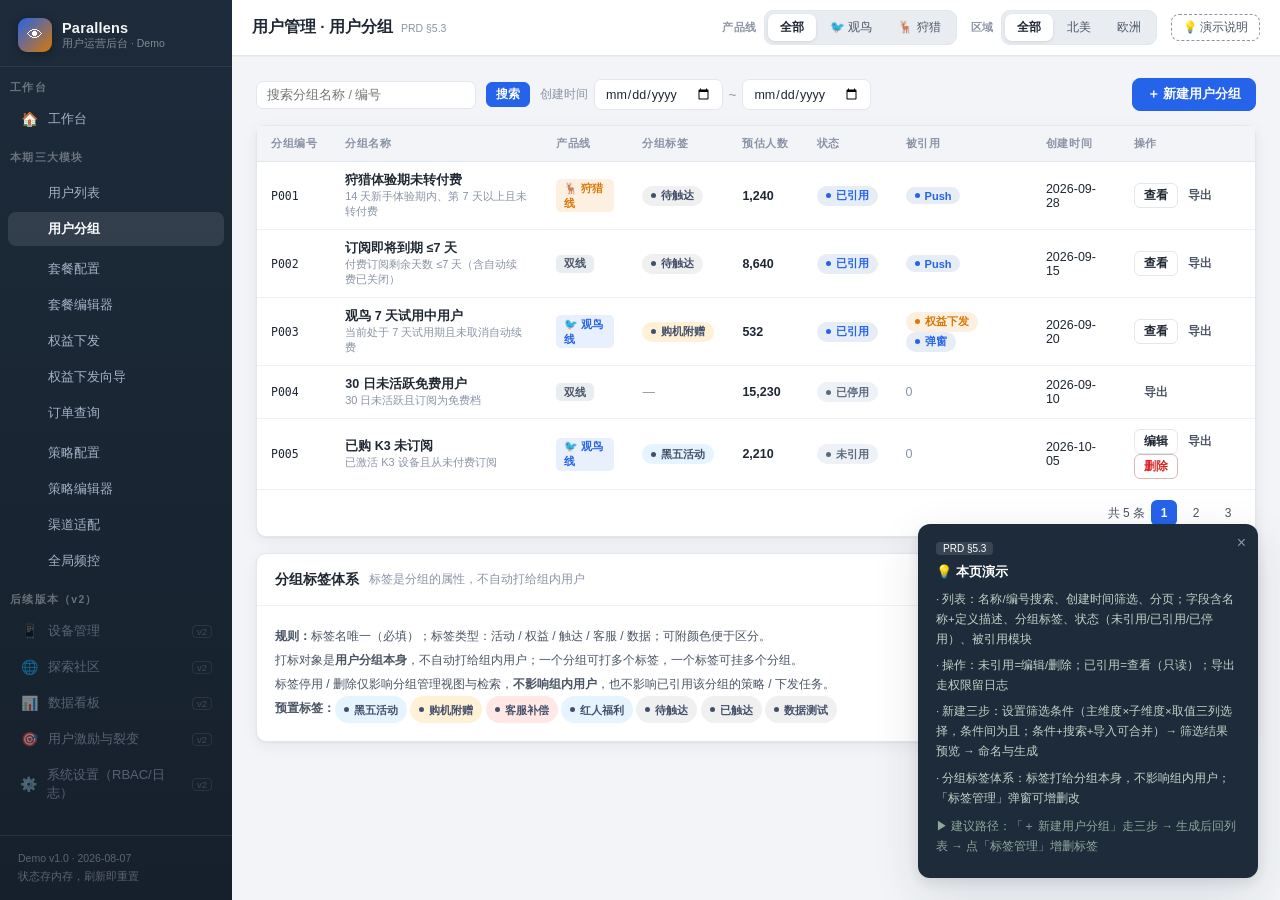
==== audience-builder.html @ 536ae107 "Parallens 用户运营后台 · 可交互原型合集（单文件版）" ====
<!DOCTYPE html>
<html lang="zh-CN">
<head>
<meta charset="UTF-8">
<title>用户分组 · Parallens 运营后台</title>
<style>
/* ============================================================
   Parallens 用户运营后台 · Demo 设计系统
   美学方向：Field Station（野外工作站）—— 墨绿黑侧边栏 + 暖米白内容区
   观鸟线=森林绿 / 狩猎线=琥珀棕 / 双线中性
   技术红线：file:// 直开、零依赖、系统字体栈
   ============================================================ */

:root {
  /* 色板 */
  --bg: #f4f2ec;              /* 内容区米白 */
  --bg-deep: #edeae2;
  --panel: #ffffff;
  --sidebar: #182a22;         /* 墨绿黑 */
  --sidebar-deep: #122019;
  --sidebar-text: #a8b8ae;
  --sidebar-active: #ffffff;

  /* 品牌双色 */
  --bird: #2d6a4f;            /* 观鸟 森林绿 */
  --bird-soft: #e3eee7;
  --hunt: #a8621a;            /* 狩猎 琥珀棕 */
  --hunt-soft: #f6e9d7;

  /* 语义 */
  --ink: #23201a;             /* 主文本暖黑 */
  --ink-2: #57524a;           /* 次文本 */
  --ink-3: #8a857c;           /* 弱文本 */
  --line: #e2dfd6;            /* 边框 */
  --line-soft: #edeae2;

  /* 状态 */
  --ok: #2d6a4f;
  --warn: #b45309;
  --danger: #b3261e;
  --info: #3a5f8a;

  --radius: 10px;
  --radius-sm: 7px;
  --shadow: 0 1px 2px rgba(35,32,26,.05), 0 4px 16px rgba(35,32,26,.06);
  --shadow-lg: 0 4px 12px rgba(35,32,26,.10), 0 16px 48px rgba(35,32,26,.12);

  --font: -apple-system, BlinkMacSystemFont, "SF Pro Text", "PingFang SC",
          "Hiragino Sans GB", "Microsoft YaHei", "Segoe UI", sans-serif;
  --mono: "SF Mono", ui-monospace, Menlo, Consolas, monospace;
}

* { margin: 0; padding: 0; box-sizing: border-box; }

html, body { height: 100%; }

body {
  font-family: var(--font);
  font-size: 13.5px;
  color: var(--ink);
  background: var(--bg);
  -webkit-font-smoothing: antialiased;
}

/* ============ 布局骨架 ============ */
.layout { display: flex; min-height: 100vh; }

.sidebar {
  width: 232px; flex-shrink: 0;
  background: linear-gradient(180deg, var(--sidebar) 0%, var(--sidebar-deep) 100%);
  color: var(--sidebar-text);
  display: flex; flex-direction: column;
  position: sticky; top: 0; height: 100vh; overflow-y: auto;
}

.sidebar-brand {
  display: flex; align-items: center; gap: 10px;
  padding: 18px 18px 14px;
  border-bottom: 1px solid rgba(255,255,255,.07);
}

.brand-mark {
  width: 34px; height: 34px; border-radius: 9px;
  background: linear-gradient(135deg, var(--bird), var(--hunt));
  display: flex; align-items: center; justify-content: center;
  font-size: 16px; color: #fff;
  box-shadow: 0 2px 8px rgba(0,0,0,.3);
}

.brand-name { color: #f2f5f1; font-size: 14.5px; font-weight: 700; letter-spacing: .2px; }
.brand-sub { font-size: 10.5px; color: rgba(255,255,255,.45); margin-top: 1px; }

.nav-group { padding: 14px 10px 6px; font-size: 10.5px; letter-spacing: .12em; color: rgba(255,255,255,.35); font-weight: 600; }

.nav-item {
  display: flex; align-items: center; gap: 10px;
  padding: 8px 12px; margin: 1px 8px;
  border-radius: 8px; cursor: pointer;
  font-size: 13px; color: var(--sidebar-text);
  text-decoration: none; transition: background .15s, color .15s;
}
.nav-item:hover { background: rgba(255,255,255,.06); color: #d6e0d8; }
.nav-item.active { background: rgba(255,255,255,.10); color: var(--sidebar-active); font-weight: 600; }
.nav-item.v2 { opacity: .45; cursor: not-allowed; }
.nav-item.v2:hover { background: transparent; color: var(--sidebar-text); }
.nav-item .badge-v2 { margin-left: auto; font-size: 9.5px; color: rgba(255,255,255,.4); border: 1px solid rgba(255,255,255,.18); border-radius: 4px; padding: 0 4px; }
.nav-icon { width: 18px; text-align: center; font-size: 14px; }

.sidebar-foot {
  margin-top: auto; padding: 14px 18px;
  font-size: 10.5px; color: rgba(255,255,255,.3);
  border-top: 1px solid rgba(255,255,255,.07);
  line-height: 1.7;
}

/* 主区 */
.main { flex: 1; min-width: 0; display: flex; flex-direction: column; }

.topbar {
  height: 56px; background: var(--panel);
  border-bottom: 1px solid var(--line);
  display: flex; align-items: center; gap: 14px;
  padding: 0 20px; position: sticky; top: 0; z-index: 40;
  box-shadow: 0 1px 0 rgba(35,32,26,.03);
}

.page-title { font-size: 15.5px; font-weight: 700; margin-right: auto; white-space: nowrap; }
.page-title .prd-ref { font-size: 10.5px; color: var(--ink-3); font-weight: 400; margin-left: 8px; }

.content { padding: 22px 24px 48px; max-width: 1440px; width: 100%; margin: 0 auto; }

/* ============ 顶部切换器 ============ */
.seg {
  display: inline-flex; background: var(--bg-deep);
  border: 1px solid var(--line); border-radius: 9px; padding: 3px; gap: 2px;
}
.seg button {
  border: 0; background: transparent; cursor: pointer;
  font-size: 12px; padding: 5px 12px; border-radius: 7px;
  color: var(--ink-2); font-family: var(--font); transition: all .15s;
}
.seg button:hover { color: var(--ink); }
.seg button.on { background: var(--panel); color: var(--ink); font-weight: 600; box-shadow: 0 1px 3px rgba(35,32,26,.12); }

/* 产品线专用分段控件 */
.seg-pl button.on[data-pl="bird"] { background: var(--bird); color: #fff; }
.seg-pl button.on[data-pl="hunt"] { background: var(--hunt); color: #fff; }

/* 角色切换器 */
.role-switch {
  display: flex; align-items: center; gap: 8px;
  font-size: 12px; color: var(--ink-2);
}
.role-switch .seg button.on { background: var(--sidebar); color: #fff; }

/* 演示说明按钮 */
.demo-btn {
  border: 1px dashed var(--ink-3); background: transparent; color: var(--ink-2);
  font-size: 11.5px; padding: 5px 11px; border-radius: 8px; cursor: pointer;
  font-family: var(--font); transition: all .15s;
}
.demo-btn:hover { border-color: var(--ink); color: var(--ink); }

/* 切换器标签 */
.switch-label { font-size: 10.5px; color: var(--ink-3); font-weight: 600; letter-spacing: .06em; }

.topbar-seg { display: flex; align-items: center; gap: 7px; }

/* ============ 卡片与布局 ============ */
.card {
  background: var(--panel); border: 1px solid var(--line);
  border-radius: var(--radius); box-shadow: var(--shadow);
  margin-bottom: 16px;
}
.card-head {
  display: flex; align-items: center; gap: 10px;
  padding: 13px 18px; border-bottom: 1px solid var(--line-soft);
}
.card-head h3 { font-size: 13.5px; font-weight: 700; }
.card-head .desc { font-size: 11.5px; color: var(--ink-3); }
.card-body { padding: 18px; }

/* ============ 筛选栏 ============ */
.filter-bar {
  display: flex; flex-wrap: wrap; gap: 10px 14px; align-items: center;
  background: var(--panel); border: 1px solid var(--line);
  border-radius: var(--radius); padding: 12px 16px; margin-bottom: 16px;
  box-shadow: var(--shadow);
}
.filter-item { display: flex; align-items: center; gap: 6px; }
.filter-item label { font-size: 11.5px; color: var(--ink-3); white-space: nowrap; }
.filter-divider { width: 1px; height: 24px; background: var(--line); }

/* ============ 表单控件 ============ */
input[type="text"], input[type="number"], input[type="date"], input[type="email"], input[type="search"], select, textarea {
  font-family: var(--font); font-size: 12.5px; color: var(--ink);
  border: 1px solid var(--line); border-radius: 7px;
  padding: 6px 10px; background: #fff; outline: none;
  transition: border-color .15s, box-shadow .15s;
}
input:focus, select:focus, textarea:focus { border-color: var(--ink-2); box-shadow: 0 0 0 3px rgba(35,32,26,.06); }
select { cursor: pointer; }
textarea { resize: vertical; line-height: 1.6; }

.checkbox-line { display: flex; align-items: center; gap: 6px; font-size: 12.5px; color: var(--ink-2); cursor: pointer; }
.checkbox-line input { accent-color: var(--bird); width: 14px; height: 14px; cursor: pointer; }

/* ============ 按钮 ============ */
.btn {
  display: inline-flex; align-items: center; gap: 6px;
  border: 1px solid var(--line); background: var(--panel);
  color: var(--ink); font-size: 12.5px; font-weight: 600;
  padding: 7px 14px; border-radius: 8px; cursor: pointer;
  font-family: var(--font); transition: all .15s;
}
.btn:hover { border-color: var(--ink-2); background: var(--bg); }
.btn:active { transform: translateY(1px); }
.btn-primary { background: var(--bird); border-color: var(--bird); color: #fff; }
.btn-primary:hover { background: #245741; border-color: #245741; }
.btn-hunt { background: var(--hunt); border-color: var(--hunt); color: #fff; }
.btn-hunt:hover { background: #8f5414; border-color: #8f5414; }
.btn-danger { background: #fff; border-color: #d8b9b6; color: var(--danger); }
.btn-danger:hover { border-color: var(--danger); background: #fdf1f0; }
.btn-ghost { background: transparent; border-color: transparent; color: var(--ink-2); }
.btn-ghost:hover { background: var(--bg); color: var(--ink); }
.btn-sm { padding: 4px 9px; font-size: 11.5px; border-radius: 6px; }
.btn:disabled { opacity: .45; cursor: not-allowed; }

/* ============ 表格 ============ */
.table-wrap { overflow-x: auto; border-radius: 0 0 var(--radius) var(--radius); }
table.table { width: 100%; border-collapse: collapse; font-size: 12.5px; }
.table th {
  text-align: left; font-size: 11px; font-weight: 600; letter-spacing: .05em;
  color: var(--ink-3); text-transform: uppercase;
  padding: 10px 14px; border-bottom: 1px solid var(--line);
  background: var(--bg); white-space: nowrap;
}
.table td {
  padding: 10px 14px; border-bottom: 1px solid var(--line-soft);
  color: var(--ink); vertical-align: middle;
}
.table tbody tr:last-child td { border-bottom: 0; }
.table tbody tr { transition: background .12s; }
.table tbody tr:hover { background: #faf8f3; }
.table td.mono, .table .mono { font-family: var(--mono); font-size: 11.5px; }
.table .num { font-variant-numeric: tabular-nums; }
.table .empty { text-align: center; color: var(--ink-3); padding: 40px 0; font-size: 12.5px; }

/* ============ 徽章 ============ */
.badge {
  display: inline-flex; align-items: center; gap: 5px;
  font-size: 11px; font-weight: 600; padding: 2.5px 9px; border-radius: 20px;
  white-space: nowrap;
}
.badge::before { content: ""; width: 5px; height: 5px; border-radius: 50%; background: currentColor; }
.badge-gray { background: #f0eee8; color: #6b665d; }
.badge-blue { background: #e6edf5; color: var(--info); }
.badge-green { background: var(--bird-soft); color: var(--bird); }
.badge-orange { background: var(--hunt-soft); color: var(--hunt); }
.badge-red { background: #fbeae8; color: var(--danger); }
.badge-pl { background: var(--bird-soft); color: var(--bird); }
.badge-pl.hunt { background: var(--hunt-soft); color: var(--hunt); }
.badge-pl.both { background: #e9e6df; color: #57524a; }

/* 产品线标签（列表内） */
.pl-tag {
  display: inline-flex; align-items: center; gap: 5px;
  font-size: 11px; padding: 1.5px 8px; border-radius: 5px; font-weight: 600;
}
.pl-tag.bird { background: var(--bird-soft); color: var(--bird); }
.pl-tag.hunt { background: var(--hunt-soft); color: var(--hunt); }
.pl-tag.both { background: #e9e6df; color: #57524a; }

/* ============ 分页 ============ */
.pager {
  display: flex; align-items: center; gap: 6px; justify-content: flex-end;
  padding: 10px 14px; border-top: 1px solid var(--line-soft);
  font-size: 12px; color: var(--ink-2);
}
.pager .page { width: 26px; height: 26px; display: flex; align-items: center; justify-content: center; border-radius: 6px; cursor: pointer; border: 1px solid transparent; }
.pager .page:hover { border-color: var(--line); }
.pager .page.on { background: var(--bird); color: #fff; font-weight: 600; }

/* ============ 步骤条 ============ */
.steps { display: flex; align-items: center; margin: 0 0 22px; }
.step { display: flex; align-items: center; gap: 9px; }
.step-dot {
  width: 26px; height: 26px; border-radius: 50%;
  display: flex; align-items: center; justify-content: center;
  font-size: 12px; font-weight: 700;
  background: var(--bg-deep); color: var(--ink-3); border: 1.5px solid var(--line);
  transition: all .2s;
}
.step-label { font-size: 12px; color: var(--ink-3); font-weight: 600; }
.step.on .step-dot { background: var(--bird); border-color: var(--bird); color: #fff; }
.step.on .step-label { color: var(--ink); }
.step.done .step-dot { background: var(--bird-soft); border-color: var(--bird); color: var(--bird); }
.step.done .step-label { color: var(--ink-2); }
.step-line { flex: 1; height: 1.5px; background: var(--line); margin: 0 14px; min-width: 24px; }
.step-line.done { background: var(--bird); }

/* ============ Tabs ============ */
.tabs { display: flex; gap: 2px; border-bottom: 1.5px solid var(--line); margin-bottom: 18px; }
.tab {
  padding: 9px 16px; font-size: 12.5px; color: var(--ink-2); cursor: pointer;
  border-bottom: 2.5px solid transparent; margin-bottom: -1.5px; font-weight: 600;
  transition: color .15s;
}
.tab:hover { color: var(--ink); }
.tab.on { color: var(--bird); border-bottom-color: var(--bird); }
.tab .hint { font-size: 10px; color: var(--ink-3); font-weight: 400; margin-left: 4px; }

/* ============ 弹窗 ============ */
.modal-mask {
  position: fixed; inset: 0; background: rgba(20,16,10,.45);
  display: flex; align-items: center; justify-content: center; z-index: 100;
  animation: fadeIn .15s ease-out;
}
.modal {
  background: var(--panel); border-radius: 14px; box-shadow: var(--shadow-lg);
  width: 520px; max-width: 92vw; max-height: 86vh; overflow-y: auto;
  animation: popIn .18s cubic-bezier(.2,.9,.3,1.2);
}
.modal-head { padding: 16px 20px 12px; border-bottom: 1px solid var(--line-soft); font-weight: 700; font-size: 14px; display: flex; align-items: center; }
.modal-head .close { margin-left: auto; cursor: pointer; color: var(--ink-3); font-size: 18px; background: none; border: 0; }
.modal-body { padding: 18px 20px; }
.modal-foot { padding: 13px 20px; border-top: 1px solid var(--line-soft); display: flex; justify-content: flex-end; gap: 10px; }

/* ============ Toast ============ */
#toast-root { position: fixed; top: 70px; right: 20px; z-index: 200; display: flex; flex-direction: column; gap: 8px; }
.toast {
  background: var(--sidebar); color: #eef3ee; font-size: 12.5px;
  padding: 11px 16px; border-radius: 9px; box-shadow: var(--shadow-lg);
  display: flex; align-items: center; gap: 9px; animation: slideIn .25s ease-out;
  max-width: 380px;
}
.toast.ok { border-left: 3px solid #4f9d77; }
.toast.warn { border-left: 3px solid #d9933a; }
.toast.err { border-left: 3px solid #e05c53; }

/* ============ 审批面板 ============ */
.approval-panel {
  background: var(--panel); border: 1px solid var(--line); border-radius: var(--radius);
  box-shadow: var(--shadow); margin-bottom: 16px; overflow: hidden;
}
.approval-panel .ap-head {
  display: flex; align-items: center; gap: 10px;
  padding: 12px 18px; background: var(--sidebar); color: #eef3ee;
  font-size: 12.5px; font-weight: 600;
}
.approval-panel .ap-item {
  display: flex; align-items: center; gap: 12px;
  padding: 12px 18px; border-bottom: 1px solid var(--line-soft); font-size: 12.5px;
}
.approval-panel .ap-item:last-child { border-bottom: 0; }
.ap-action { margin-left: auto; display: flex; gap: 8px; }

/* ============ 编辑器分区 ============ */
.form-section { margin-bottom: 22px; }
.form-section > h4 {
  font-size: 12px; font-weight: 700; letter-spacing: .04em;
  color: var(--ink-2); margin-bottom: 12px;
  display: flex; align-items: center; gap: 8px;
}
.form-section > h4::after { content: ""; flex: 1; height: 1px; background: var(--line); }
.form-grid { display: grid; grid-template-columns: repeat(auto-fill, minmax(230px, 1fr)); gap: 14px 18px; }
.form-field { display: flex; flex-direction: column; gap: 5px; }
.form-field > label { font-size: 11.5px; color: var(--ink-3); font-weight: 600; }
.form-field .req { color: var(--danger); margin-left: 2px; }
.form-field .help { font-size: 10.5px; color: var(--ink-3); line-height: 1.5; }
.form-field input, .form-field select, .form-field textarea { width: 100%; }

/* 多语言 Tab 小控件 */
.lang-tabs { display: flex; gap: 4px; margin-bottom: 8px; }
.lang-tab {
  font-size: 11px; padding: 3px 10px; border-radius: 6px; cursor: pointer;
  border: 1px solid var(--line); background: var(--panel); color: var(--ink-2); font-weight: 600;
}
.lang-tab.on { background: var(--sidebar); border-color: var(--sidebar); color: #fff; }
.lang-fallback { font-size: 10.5px; color: var(--ink-3); }

/* ============ 条件树（人群包编辑器） ============ */
.cond-group {
  border: 1.5px solid var(--line); border-radius: var(--radius);
  margin-bottom: 12px; overflow: hidden;
}
.cond-group .cg-head {
  display: flex; align-items: center; gap: 8px;
  background: var(--bg); padding: 8px 14px; font-size: 12px; font-weight: 700;
  border-bottom: 1px solid var(--line-soft);
}
.cond-group .cg-body { padding: 12px 14px; display: flex; flex-direction: column; gap: 9px; }
.cond-row { display: flex; align-items: center; gap: 8px; flex-wrap: wrap; }
.cond-row select, .cond-row input { padding: 5px 9px; }
.cond-ops { display: flex; gap: 6px; align-items: center; font-size: 11.5px; color: var(--ink-2); }

/* ============ 统计卡 ============ */
.stat-row { display: grid; grid-template-columns: repeat(auto-fit, minmax(180px, 1fr)); gap: 14px; margin-bottom: 18px; }
.stat-card {
  background: var(--panel); border: 1px solid var(--line); border-radius: var(--radius);
  padding: 14px 16px; box-shadow: var(--shadow);
}
.stat-card .sc-label { font-size: 11px; color: var(--ink-3); font-weight: 600; letter-spacing: .04em; }
.stat-card .sc-value { font-size: 24px; font-weight: 800; margin-top: 6px; font-variant-numeric: tabular-nums; letter-spacing: -.02em; }
.stat-card .sc-value small { font-size: 12px; font-weight: 600; color: var(--ink-3); }
.stat-card .sc-delta { font-size: 11px; margin-top: 4px; }
.stat-card .sc-delta.up { color: var(--ok); }
.stat-card .sc-delta.down { color: var(--danger); }

/* ============ 设备卡片（狩猎线画像） ============ */
.device-card {
  border: 1px solid var(--line); border-radius: var(--radius); padding: 12px 14px;
  display: flex; flex-direction: column; gap: 7px; background: #fdfcf9;
}
.device-card .dc-head { display: flex; align-items: center; gap: 8px; font-weight: 700; font-size: 12.5px; }
.device-card .dc-row { display: flex; justify-content: space-between; font-size: 12px; color: var(--ink-2); }
.device-card .dc-row b { color: var(--ink); font-weight: 600; }

/* ============ 渠道卡片 ============ */
.channel-grid { display: grid; grid-template-columns: repeat(auto-fit, minmax(300px, 1fr)); gap: 16px; }
.channel-card { border: 1px solid var(--line); border-radius: var(--radius); background: var(--panel); box-shadow: var(--shadow); overflow: hidden; }
.channel-card .cc-head {
  padding: 12px 16px; font-weight: 700; font-size: 13px;
  display: flex; align-items: center; gap: 9px;
  border-bottom: 1px solid var(--line-soft);
}
.channel-card .cc-body { padding: 14px 16px; display: flex; flex-direction: column; gap: 11px; }

/* ============ 演示说明浮层 ============ */
.demo-pop {
  position: fixed; right: 22px; bottom: 22px; width: 340px; z-index: 150;
  background: var(--sidebar); color: #e8eee9; border-radius: 12px;
  box-shadow: var(--shadow-lg); padding: 16px 18px; animation: slideUp .25s ease-out;
}
.demo-pop h4 { font-size: 13px; font-weight: 700; margin-bottom: 8px; color: #fff; display: flex; align-items: center; gap: 8px; }
.demo-pop p { font-size: 11.5px; line-height: 1.75; color: #c4d1c8; margin-bottom: 6px; }
.demo-pop .demo-close { position: absolute; top: 10px; right: 12px; color: rgba(255,255,255,.5); cursor: pointer; background: none; border: 0; font-size: 16px; }
.demo-pop .prd-tag { display: inline-block; font-size: 10px; background: rgba(255,255,255,.12); border-radius: 4px; padding: 1px 7px; margin-bottom: 8px; color: #fff; }

/* ============ 信息条 ============ */
.notice {
  display: flex; gap: 9px; align-items: flex-start;
  background: #eef2ee; border: 1px solid #d5e0d8; color: var(--ink-2);
  border-radius: 8px; padding: 10px 14px; font-size: 12px; line-height: 1.65;
  margin-bottom: 16px;
}
.notice.warn { background: var(--hunt-soft); border-color: #ecd9bd; }
.notice.red { background: #fbeae8; border-color: #e8c8c4; }
.notice .ni { flex-shrink: 0; }

/* ============ 空态 ============ */
.empty-state { text-align: center; padding: 60px 20px; color: var(--ink-3); }
.empty-state .es-icon { font-size: 38px; margin-bottom: 12px; opacity: .5; }
.empty-state p { font-size: 13px; }

/* ============ 动画 ============ */
@keyframes fadeIn { from { opacity: 0; } to { opacity: 1; } }
@keyframes popIn { from { opacity: 0; transform: scale(.96); } to { opacity: 1; transform: scale(1); } }
@keyframes slideIn { from { opacity: 0; transform: translateX(16px); } to { opacity: 1; transform: translateX(0); } }
@keyframes slideUp { from { opacity: 0; transform: translateY(14px); } to { opacity: 1; transform: translateY(0); } }
@keyframes pulse { 0%,100% { opacity: 1; } 50% { opacity: .45; } }
.pulse { animation: pulse 1.6s ease-in-out infinite; }

/* 页面进入动画 */
.content { animation: fadeIn .25s ease-out; }

/* ============ 滚动条 ============ */
::-webkit-scrollbar { width: 9px; height: 9px; }
::-webkit-scrollbar-thumb { background: #cfcbc2; border-radius: 5px; border: 2px solid var(--bg); }
::-webkit-scrollbar-track { background: transparent; }
.sidebar::-webkit-scrollbar-thumb { background: rgba(255,255,255,.14); border: 2px solid var(--sidebar); }

/* ============ 响应式（评审主为桌面，仅兜底） ============ */
@media (max-width: 1100px) {
  .topbar { flex-wrap: wrap; height: auto; padding: 10px 16px; gap: 8px; }
  .page-title { margin-right: 0; width: 100%; }
  .content { padding: 16px; }
}

</style>
<style>
/* ============================================================
   Parallens 用户运营后台 · 通用后台风格（蓝白）配色试点
   试点范围：用户列表（users-list）+ 用户画像（user-detail）
   实现方式：覆盖 common.css 的 CSS 变量 + 少量硬编码色
   效果确认后再决定是否全站推广
   ============================================================ */

:root {
  /* 色板 */
  --bg: #f2f4f7;              /* 内容区蓝灰白 */
  --bg-deep: #e9edf2;
  --panel: #ffffff;
  --sidebar: #1d2b3a;         /* 深蓝灰 */
  --sidebar-deep: #16202c;
  --sidebar-text: #a3b2c5;
  --sidebar-active: #ffffff;

  /* 品牌双色（通用后台以主蓝为主） */
  --bird: #2563eb;            /* 主蓝 */
  --bird-soft: #e8effd;
  --hunt: #d97706;            /* 琥珀橙 */
  --hunt-soft: #fdf0e0;

  /* 语义 */
  --ink: #1f2733;             /* 主文本冷黑 */
  --ink-2: #4b5565;
  --ink-3: #8a93a6;
  --line: #e2e7ee;
  --line-soft: #eef1f5;

  /* 状态 */
  --ok: #16a34a;
  --warn: #d97706;
  --danger: #dc2626;
  --info: #2563eb;

  --shadow: 0 1px 2px rgba(31,39,51,.05), 0 4px 16px rgba(31,39,51,.06);
  --shadow-lg: 0 4px 12px rgba(31,39,51,.10), 0 16px 48px rgba(31,39,51,.12);
}

/* 硬编码色覆盖（common.css 未走变量的部分） */
.btn-primary:hover { background: #1d4ed8; border-color: #1d4ed8; }
.btn-hunt:hover { background: #b45309; border-color: #b45309; }
.table tbody tr:hover { background: #f5f7fb; }
.badge-gray { background: #eef1f5; color: #5b6b7f; }
.badge-pl.both, .pl-tag.both { background: #e9edf2; color: #4b5565; }
.toast.ok { border-left-color: #22c55e; }
.toast.warn { border-left-color: #f59e0b; }
.toast.err { border-left-color: #ef4444; }
::-webkit-scrollbar-thumb { background: #c3cad6; border-color: var(--bg); }

</style>
<style>
/* 三列选择器（主维度/子维度/取值）—— 参考 parallens-admin 分组编辑器样式 */
.dim-picker { display: flex; gap: 10px; align-items: stretch; }
.dim-col { flex: 1; min-width: 0; border: 1px solid var(--line); border-radius: 8px; overflow: hidden; background: var(--panel); }
.dim-col .dc-title { font-size: 11px; font-weight: 700; color: var(--ink-3); letter-spacing: .05em; padding: 7px 12px; background: var(--bg); border-bottom: 1px solid var(--line-soft); }
.dim-col .dc-list { max-height: 260px; overflow-y: auto; padding: 4px; }
.dim-opt { display: flex; align-items: center; gap: 8px; padding: 6px 10px; border-radius: 6px; font-size: 12px; cursor: pointer; color: var(--ink-2); }
.dim-opt:hover { background: var(--bg); }
.dim-opt.on { background: var(--bird-soft); color: var(--bird); font-weight: 600; }
.dim-opt.on.hunt { background: var(--hunt-soft); color: var(--hunt); }
.dim-opt small { color: var(--ink-3); font-weight: 400; margin-left: auto; font-size: 10px; }
.cond-chip { display: inline-flex; align-items: center; gap: 5px; background: var(--bg); border: 1px solid var(--line); border-radius: 6px; padding: 2px 8px; font-size: 11px; color: var(--ink-2); margin: 2px 4px 2px 0; }
.cond-chip .x { cursor: pointer; color: var(--ink-3); font-weight: 700; }
.cond-chip .x:hover { color: var(--danger); }
.preview-bar { display: flex; align-items: center; gap: 14px; flex-wrap: wrap; background: var(--panel); border: 1px solid var(--line); border-radius: var(--radius); padding: 12px 16px; margin-bottom: 14px; box-shadow: var(--shadow); }
.preview-count { font-size: 13px; }
.preview-count b { font-size: 18px; color: var(--bird); font-variant-numeric: tabular-nums; }
.seg-tag { display: inline-flex; align-items: center; font-size: 10.5px; font-weight: 600; padding: 1.5px 8px; border-radius: 4px; margin-right: 4px; white-space: nowrap; }
</style>
</head>
<body>
<script>
/* ============================================================
   Parallens 用户运营后台 · Demo mock 数据
   值严格对齐背景文档 §5（套餐价格/权益量）
   技术红线：普通全局变量，不 fetch、不 module
   ============================================================ */
window.PLData = {
  version: '2026-08-07',

  /* ---------- 产品线 ---------- */
  productLines: [
    { key: 'bird', name: '观鸟线', model: 'K3' },
    { key: 'hunt', name: '狩猎线', model: 'TL300' },
  ],

  /* ---------- 套餐（两线全量；状态机：草稿/待上架/已上架；refPack=定向可见引用分组；schedule=上架方式） ---------- */
  plans: {
    bird: [
      { id: 'BP01', name: { en: 'Free', zh: '免费版' }, tier: 'Free', price: null, annual: null, perks: ['2.3K 原彩 20 次/月', '1GB/3天存储', '永久珍藏 10 个', 'AI 管家 30 次/月', '绑定量上限 1 台'], status: '已上架', schedule: '立即' },
      { id: 'BP02', name: { en: 'Plus', zh: 'Plus' }, tier: 'Plus', price: 4.99, annual: 49.99, perks: ['2.3K 原彩无限传输', '10GB/60天存储', '永久珍藏 100 个', 'AI 管家 300 次/月', '绑定量上限 3 台', '直播分享', '会员专属生态权益'], status: '已上架', schedule: '立即' },
      { id: 'BP03', name: { en: 'Pro', zh: 'Pro' }, tier: 'Pro', price: 9.99, annual: 99.99, perks: ['2.3K 原彩无限传输', '20GB/90天存储', '永久珍藏 500 个', 'AI 管家 1000 次/月', '绑定量上限 10 台', '60s 长录制', '会员专属生态权益'], status: '已上架', schedule: '立即' },
      { id: 'BP04', name: { en: 'Pro Early Bird', zh: 'Pro 早鸟优惠' }, tier: 'Pro', price: 8.99, annual: 89.99, perks: ['同 Pro 权益，黑五前早鸟价'], status: '草稿', schedule: '定时', refPack: 'P003' },
    ],
    hunt: [
      { id: 'HP01', name: { en: 'Starter', zh: 'Starter' }, tier: 'Starter', price: 5.99, renewPrice: 4.99, annual: 59.99, annualSale: 49.99, perks: ['高清传输 500 个/月', 'HD 下载 5 个/月', '分享 1 位', '365 天存储'], status: '已上架', schedule: '立即' },
      { id: 'HP02', name: { en: 'Plus', zh: 'Plus' }, tier: 'Plus', price: 9.99, renewPrice: 7.99, annual: 99.99, annualSale: 79.99, perks: ['高清传输 1200 个/月', 'HD 下载 10 个/月', '分享 3 位', '365 天存储'], status: '已上架', schedule: '立即' },
      { id: 'HP03', name: { en: 'Pro', zh: 'Pro' }, tier: 'Pro', price: 14.99, renewPrice: 11.99, annual: 149.99, annualSale: 119.99, perks: ['高清传输无限', 'HD 下载 30 个/月', '分享 10 位', '365 天存储'], status: '已上架', schedule: '立即' },
      /* 限定套餐（仅狩猎） */
      { id: 'HP10', name: { en: 'Starter Discount Pack', zh: 'Starter 折扣包' }, tier: 'Starter折扣包', price: 4.99, annual: 49.99, limited: true, campaign: '黑五折扣', window: '2026-11-21 ~ 2026-12-02', perks: ['同 Starter 权益'], status: '待上架', schedule: '定时', refPack: 'P001' },
      { id: 'HP11', name: { en: 'Plus Discount Pack', zh: 'Plus 折扣包' }, tier: 'Plus折扣包', price: 7.99, annual: 79.99, limited: true, campaign: '黑五折扣', window: '2026-11-21 ~ 2026-12-02', perks: ['同 Plus 权益'], status: '待上架', schedule: '定时' },
      { id: 'HP12', name: { en: 'Pro Discount Pack', zh: 'Pro 折扣包' }, tier: 'Pro折扣包', price: 11.99, annual: 119.99, limited: true, campaign: '黑五折扣', window: '2026-11-21 ~ 2026-12-02', perks: ['同 Pro 权益'], status: '待上架', schedule: '定时' },
      { id: 'HP13', name: { en: 'Seasonal Package Plus', zh: '季卡 Plus（猎人季）' }, tier: '季卡Plus', price: 29.99, duration: '6 个月', limited: true, campaign: '猎人季', window: '2026-10-15 ~ 2027-03-31', perks: ['传输 800 个/月', 'HD 下载 10 个/月', '365 天存储', '分享权限待成本核算'], status: '待上架', schedule: '定时', refPack: 'P002' },
      { id: 'HP14', name: { en: 'Seasonal Package Pro', zh: '季卡 Pro（猎人季）' }, tier: '季卡Pro', price: 49.99, duration: '6 个月', limited: true, campaign: '猎人季', window: '2026-10-15 ~ 2027-03-31', perks: ['传输 1500 个/月', 'HD 下载 30 个/月', '365 天存储', '分享权限待成本核算'], status: '草稿', schedule: '定时' },
    ],
    /* 智能管家（狩猎独立 AI 权益） */
    aiButler: { price: 3.99, annual: 29.99, desc: 'AI 智能物种推送 / 公鹿标记 / 物种排行榜 / 活跃趋势 / 热力图 / AI 问答 300 次/月' },
    /* 加油包 */
    booster: {
      bird: [
        { id: 'BB01', name: 'Extra Memory Pack', price: 2.99, unit: '/月', desc: '永久收藏 +100 格' },
        { id: 'BB02', name: 'Extra Device Pack', price: 1.99, unit: '/月/台', desc: '超出套餐设备数后的追加设备' },
        { id: 'BB03', name: 'AI Agent Pack', price: 3.99, unit: '/月', desc: '300 次 Agent 调用' },
      ],
      hunt: [
        { id: 'HB01', name: 'HD Pack', price: 4.99, unit: '/100 张', desc: '账号内共享（非设备级）', ownership: '账号级' },
        { id: 'HB02', name: 'AI Agent Pack', price: 3.99, unit: '/300 次', desc: '自然语言分析/搜索/建议超额补充' },
      ],
    },
  },

  /* ---------- 用户（20 条，含观鸟典型/狩猎典型/双机用户） ----------
     注：sub = 观鸟账号级订阅（含 period/purchaseAt/gifts 队列赠送权益）
         subPerDevice = 狩猎设备级套餐（一条一设备一套餐，同一 SN 可多条=多套餐生效）
         subHistory = 历史订阅（观鸟条目 sn 为空；狩猎条目带 sn）
         accountBenefits = 账号级共享权益（观鸟加油包 & 狩猎权益包，带 pl 区分） */
  users: [
    { id: 'U1001', email: 'emma.wilson@mail.com', region: '北美', pl: 'bird', createdAt: '2026-09-12', lastActive: '2026-10-08', devices: [{ sn: 'K3-B2F7A01', model: 'K3', activated: '2026-09-12', bound: true }], sub: { tier: 'Plus', trial: '试用中（7天）', autoRenew: true, expireAt: '2026-10-20', aiRemaining: 288, storageUsed: '3.2/10GB', period: '月付', purchaseAt: '2026-10-08', gifts: [{ name: 'Plus 30 天赠送', grantedAt: '2026-10-02' }] }, subHistory: [{ pl: 'bird', model: 'K3', sn: '', tier: 'Free', period: '—', purchasedAt: '2026-09-12' }, { pl: 'bird', model: 'K3', sn: '', tier: 'Plus', period: '月付', purchasedAt: '2026-10-08' }], accountBenefits: [{ pl: 'bird', name: 'AI Agent Pack', price: 3.99, period: '月付', usage: '已用 12/300 次' }], tags: ['K3开卖活动'], packs: ['P003'], freeze: false },
    { id: 'U1002', email: 'daniel.ng@mail.com', region: '北美', pl: 'bird', createdAt: '2026-06-02', lastActive: '2026-10-09', devices: [{ sn: 'K3-A1C9D02', model: 'K3', activated: '2026-06-02', bound: true }, { sn: 'K3-A1C9D03', model: 'K3', activated: '2026-07-15', bound: true }, { sn: 'K3-A1C9D04', model: 'K3', activated: '2026-08-20', bound: true }], sub: { tier: 'Pro', trial: '已转正式', autoRenew: true, expireAt: '2027-06-02', aiRemaining: 620, storageUsed: '12.4/20GB', period: '年付', purchaseAt: '2026-08-02', gifts: [{ name: 'Pro 30 天赠送', grantedAt: '2026-08-01' }] }, subHistory: [{ pl: 'bird', model: 'K3', sn: '', tier: 'Free', period: '—', purchasedAt: '2026-06-02' }, { pl: 'bird', model: 'K3', sn: '', tier: 'Plus', period: '月付', purchasedAt: '2026-07-02' }, { pl: 'bird', model: 'K3', sn: '', tier: 'Pro', period: '年付', purchasedAt: '2026-08-02' }], accountBenefits: [{ pl: 'bird', name: 'Extra Memory Pack', price: 2.99, period: '月付', usage: '永久收藏 已用 4/100 格' }, { pl: 'bird', name: 'AI Agent Pack', price: 3.99, period: '月付', usage: '已用 380/300 次' }], tags: ['Pro用户', '多设备'], packs: [], freeze: false },
    { id: 'U1003', email: 'sophie.lee@mail.com', region: '欧洲', pl: 'bird', createdAt: '2026-09-28', lastActive: '2026-10-03', devices: [{ sn: 'K3-B2F7A11', model: 'K3', activated: '2026-09-28', bound: true }], sub: { tier: 'Free', trial: '—', autoRenew: false, expireAt: '—', aiRemaining: 12, storageUsed: '0.8/1GB', period: '—', purchaseAt: '—', gifts: [] }, subHistory: [], accountBenefits: [], tags: [], packs: ['P005'], freeze: false },
    { id: 'U1004', email: 'miguel.rodriguez@mail.com', region: '欧洲', pl: 'bird', createdAt: '2026-08-14', lastActive: '2026-10-06', devices: [{ sn: 'K3-C3E5B21', model: 'K3', activated: '2026-08-14', bound: true }], sub: { tier: 'Plus', trial: '已取消自动续费', autoRenew: false, expireAt: '2026-11-14', aiRemaining: 45, storageUsed: '8.9/10GB', period: '月付', purchaseAt: '2026-09-14', gifts: [] }, subHistory: [{ pl: 'bird', model: 'K3', sn: '', tier: 'Free', period: '—', purchasedAt: '2026-08-14' }, { pl: 'bird', model: 'K3', sn: '', tier: 'Plus', period: '月付', purchasedAt: '2026-09-14' }], accountBenefits: [{ pl: 'bird', name: 'AI Agent Pack', price: 3.99, period: '月付', usage: '已用 255/300 次' }], tags: ['流失风险'], packs: ['P002'], freeze: false },
    { id: 'U1005', email: 'hannah.kim@mail.com', region: '北美', pl: 'bird', createdAt: '2026-07-01', lastActive: '2026-10-09', devices: [{ sn: 'K3-D2F8C33', model: 'K3', activated: '2026-07-01', bound: true }], sub: { tier: 'Plus', trial: '已转正式', autoRenew: true, expireAt: '2027-07-01', aiRemaining: 45, storageUsed: '6.1/10GB', period: '月付', purchaseAt: '2026-08-01', gifts: [] }, subHistory: [{ pl: 'bird', model: 'K3', sn: '', tier: 'Free', period: '—', purchasedAt: '2026-07-01' }, { pl: 'bird', model: 'K3', sn: '', tier: 'Plus', period: '月付', purchasedAt: '2026-08-01' }], accountBenefits: [], tags: [], packs: [], freeze: false },
    { id: 'U2001', email: 'jack.taylor@mail.com', region: '北美', pl: 'hunt', createdAt: '2026-09-30', lastActive: '2026-10-09', devices: [{ sn: 'TL300-00A1F1', model: 'TL300', activated: '2026-09-30', bound: true }], subPerDevice: [{ sn: 'TL300-00A1F1', tier: 'Plus', expStatus: '体验中（第10天）', expireAt: '2026-10-14', period: '体验期', purchaseAt: '—', gifts: [] }], subHistory: [], accountBenefits: [{ pl: 'hunt', name: 'AI Agent Pack', price: 3.99, period: '月付', usage: '剩余 282/300 次' }], hdRemaining: 2, aiDialog: 18, limitedPurchases: [], tags: ['体验期'], packs: ['P001'], freeze: false },
    { id: 'U2002', email: 'luke.morgan@mail.com', region: '北美', pl: 'hunt', createdAt: '2026-08-08', lastActive: '2026-10-09', devices: [{ sn: 'TL300-00B2G2', model: 'TL300', activated: '2026-08-08', bound: true }], subPerDevice: [{ sn: 'TL300-00B2G2', tier: 'Pro', expStatus: '已转付费', expireAt: '2027-08-08', period: '年付', purchaseAt: '2026-08-08', gifts: [] }], subHistory: [{ pl: 'hunt', model: 'TL300', sn: 'TL300-00B2G2', tier: 'Starter（体验）', period: '体验期', purchasedAt: '2026-08-08' }, { pl: 'hunt', model: 'TL300', sn: 'TL300-00B2G2', tier: 'Pro', period: '年付', purchasedAt: '2026-08-08' }], accountBenefits: [{ pl: 'hunt', name: 'HD Pack', price: 4.99, period: '单次（100 张）', usage: 'HD 剩余 62/100 张' }, { pl: 'hunt', name: 'AI Agent Pack', price: 3.99, period: '月付', usage: '剩余 40/300 次' }], hdRemaining: 21, aiDialog: 260, limitedPurchases: [], tags: [], packs: [], freeze: false },
    { id: 'U2003', email: 'olivia.brown@mail.com', region: '欧洲', pl: 'hunt', createdAt: '2026-09-20', lastActive: '2026-10-05', devices: [{ sn: 'TL300-00C3H3', model: 'TL300', activated: '2026-09-20', bound: true }], subPerDevice: [{ sn: 'TL300-00C3H3', tier: 'Starter', expStatus: '体验已过期未付费', expireAt: '2026-10-04', period: '体验期', purchaseAt: '—', gifts: [] }], subHistory: [], accountBenefits: [], hdRemaining: 0, aiDialog: 0, limitedPurchases: [], tags: ['体验过期'], packs: ['P001'], freeze: false },
    { id: 'U2004', email: 'tyler.james@mail.com', region: '北美', pl: 'hunt', createdAt: '2026-07-19', lastActive: '2026-10-08', devices: [{ sn: 'TL300-00D4J4', model: 'TL300', activated: '2026-07-19', bound: true }], subPerDevice: [{ sn: 'TL300-00D4J4', tier: 'Pro', expStatus: '已转付费', expireAt: '2027-04-18', period: '年付', purchaseAt: '2026-07-19', gifts: [] }, { sn: 'TL300-00D4J4', tier: '季卡 Plus（猎人季）', expStatus: '已转付费', expireAt: '2027-04-17', period: '季卡', purchaseAt: '2026-10-18', gifts: [] }], subHistory: [{ pl: 'hunt', model: 'TL300', sn: 'TL300-00D4J4', tier: 'Starter（体验）', period: '体验期', purchasedAt: '2026-07-19' }, { pl: 'hunt', model: 'TL300', sn: 'TL300-00D4J4', tier: 'Pro', period: '年付', purchasedAt: '2026-07-19' }], accountBenefits: [{ pl: 'hunt', name: 'HD Pack', price: 4.99, period: '单次（100 张）', usage: 'HD 剩余 8/100 张' }, { pl: 'hunt', name: 'AI Agent Pack', price: 3.99, period: '月付', usage: '剩余 150/300 次' }], hdRemaining: 14, aiDialog: 150, limitedPurchases: [{ name: '季卡 Plus（猎人季）', price: 29.99, boughtAt: '2026-10-18', valid: '6 个月' }], tags: ['季卡用户'], packs: [], freeze: false },
    { id: 'U2005', email: 'isaac.hughes@mail.com', region: '欧洲', pl: 'hunt', createdAt: '2026-08-25', lastActive: '2026-10-07', devices: [{ sn: 'TL300-00E5K5', model: 'TL300', activated: '2026-08-25', bound: true }, { sn: 'TL300-00E5K6', model: 'TL300', activated: '2026-09-30', bound: true }], subPerDevice: [{ sn: 'TL300-00E5K5', tier: 'Starter', expStatus: '已转付费', expireAt: '2027-08-25', period: '年付', purchaseAt: '2026-08-25', gifts: [] }, { sn: 'TL300-00E5K6', tier: '—', expStatus: '体验中（第9天）', expireAt: '2026-10-14', period: '体验期', purchaseAt: '—', gifts: [] }], subHistory: [{ pl: 'hunt', model: 'TL300', sn: 'TL300-00E5K5', tier: 'Starter（体验）', period: '体验期', purchasedAt: '2026-08-25' }], accountBenefits: [{ pl: 'hunt', name: 'AI Agent Pack', price: 3.99, period: '月付', usage: '剩余 278/300 次' }], hdRemaining: 3, aiDialog: 22, limitedPurchases: [], tags: ['双设备'], packs: [], freeze: false },
    /* 双机用户 */
    { id: 'U3001', email: 'maya.sato@mail.com', region: '北美', pl: 'both', createdAt: '2026-07-10', lastActive: '2026-10-09', devices: [{ sn: 'K3-E6F7L7', model: 'K3', activated: '2026-07-10', bound: true }, { sn: 'K3-E6F7L8', model: 'K3', activated: '2026-08-01', bound: true }, { sn: 'TL300-00F6M6', model: 'TL300', activated: '2026-09-15', bound: true }], sub: { tier: 'Plus', trial: '已转正式', autoRenew: true, expireAt: '2027-07-10', aiRemaining: 190, storageUsed: '7.7/10GB', period: '年付', purchaseAt: '2026-07-10', gifts: [{ name: 'Plus 30 天赠送', grantedAt: '2026-09-20' }] }, subPerDevice: [{ sn: 'TL300-00F6M6', tier: 'Plus', expStatus: '已转付费', expireAt: '2027-09-15', period: '年付', purchaseAt: '2026-09-15', gifts: [] }], subHistory: [{ pl: 'bird', model: 'K3', sn: '', tier: 'Free', period: '—', purchasedAt: '2026-07-10' }, { pl: 'bird', model: 'K3', sn: '', tier: 'Plus', period: '年付', purchasedAt: '2026-07-10' }, { pl: 'hunt', model: 'TL300', sn: 'TL300-00F6M6', tier: 'Starter（体验）', period: '体验期', purchasedAt: '2026-09-15' }, { pl: 'hunt', model: 'TL300', sn: 'TL300-00F6M6', tier: 'Plus', period: '年付', purchasedAt: '2026-09-15' }], accountBenefits: [{ pl: 'bird', name: 'Extra Memory Pack', price: 2.99, period: '月付', usage: '永久收藏 已用 22/100 格' }, { pl: 'hunt', name: 'HD Pack', price: 4.99, period: '单次（100 张）', usage: 'HD 剩余 88/100 张' }], hdRemaining: 6, aiDialog: 88, limitedPurchases: [], tags: ['双机用户'], packs: [], freeze: false },
    { id: 'U3002', email: 'noah.williams@mail.com', region: '欧洲', pl: 'both', createdAt: '2026-08-05', lastActive: '2026-10-01', devices: [{ sn: 'K3-F8G9N9', model: 'K3', activated: '2026-08-05', bound: true }, { sn: 'TL300-00G7N7', model: 'TL300', activated: '2026-09-10', bound: true }], sub: { tier: 'Free', trial: '—', autoRenew: false, expireAt: '—', aiRemaining: 5, storageUsed: '0.5/1GB', period: '—', purchaseAt: '—', gifts: [] }, subPerDevice: [{ sn: 'TL300-00G7N7', tier: 'Starter', expStatus: '体验中（第4天）', expireAt: '2026-10-20', period: '体验期', purchaseAt: '—', gifts: [] }], subHistory: [], accountBenefits: [], hdRemaining: 4, aiDialog: 27, limitedPurchases: [], tags: ['双机用户'], packs: ['P005'], freeze: false },
    /* 其余普通用户 */
    { id: 'U1006', email: 'liam.smith@mail.com', region: '北美', pl: 'bird', createdAt: '2026-10-02', lastActive: '2026-10-09', devices: [{ sn: 'K3-G0H1P0', model: 'K3', activated: '2026-10-02', bound: true }], sub: { tier: 'Plus', trial: '试用中（7天）', autoRenew: true, expireAt: '2026-10-16', aiRemaining: 300, storageUsed: '0.2/10GB', period: '月付', purchaseAt: '2026-10-02', gifts: [{ name: 'AI Agent Pack 300 次赠送', grantedAt: '2026-10-03' }] }, subHistory: [], accountBenefits: [], tags: [], packs: ['P003'], freeze: false },
    { id: 'U1007', email: 'ava.martin@mail.com', region: '欧洲', pl: 'bird', createdAt: '2026-05-20', lastActive: '2026-09-01', devices: [{ sn: 'K3-H1J2Q1', model: 'K3', activated: '2026-05-20', bound: false }], sub: { tier: 'Free', trial: '—', autoRenew: false, expireAt: '—', aiRemaining: 0, storageUsed: '1.0/1GB', period: '—', purchaseAt: '—', gifts: [] }, subHistory: [{ pl: 'bird', model: 'K3', sn: '', tier: 'Plus', period: '月付', purchasedAt: '2026-05-20' }], accountBenefits: [], tags: ['30日未活跃'], packs: ['P004'], freeze: false },
    { id: 'U2006', email: 'ethan.clark@mail.com', region: '北美', pl: 'hunt', createdAt: '2026-08-30', lastActive: '2026-10-08', devices: [{ sn: 'TL300-00H2R2', model: 'TL300', activated: '2026-08-30', bound: true }], subPerDevice: [{ sn: 'TL300-00H2R2', tier: 'Starter', expStatus: '已转付费', expireAt: '2027-08-30', period: '年付', purchaseAt: '2026-08-30', gifts: [] }], subHistory: [{ pl: 'hunt', model: 'TL300', sn: 'TL300-00H2R2', tier: 'Starter（体验）', period: '体验期', purchasedAt: '2026-08-30' }, { pl: 'hunt', model: 'TL300', sn: 'TL300-00H2R2', tier: 'Starter', period: '年付', purchasedAt: '2026-08-30' }], accountBenefits: [], hdRemaining: 1, aiDialog: 45, limitedPurchases: [], tags: [], packs: [], freeze: false },
    { id: 'U1008', email: 'mia.johnson@mail.com', region: '北美', pl: 'bird', createdAt: '2026-09-05', lastActive: '2026-10-07', devices: [{ sn: 'K3-J3K4S2', model: 'K3', activated: '2026-09-05', bound: true }], sub: { tier: 'Plus', trial: '已取消自动续费', autoRenew: false, expireAt: '2026-11-05', aiRemaining: 210, storageUsed: '4.4/10GB', period: '月付', purchaseAt: '2026-10-05', gifts: [] }, subHistory: [{ pl: 'bird', model: 'K3', sn: '', tier: 'Free', period: '—', purchasedAt: '2026-09-05' }, { pl: 'bird', model: 'K3', sn: '', tier: 'Plus', period: '月付', purchasedAt: '2026-10-05' }], accountBenefits: [{ pl: 'bird', name: 'AI Agent Pack', price: 3.99, period: '月付', usage: '已用 90/300 次' }], tags: [], packs: ['P002'], freeze: false },
    { id: 'U2007', email: 'logan.davis@mail.com', region: '欧洲', pl: 'hunt', createdAt: '2026-09-25', lastActive: '2026-10-09', devices: [{ sn: 'TL300-00I3T3', model: 'TL300', activated: '2026-09-25', bound: true }], subPerDevice: [{ sn: 'TL300-00I3T3', tier: 'Pro', expStatus: '体验中（第6天）', expireAt: '2026-10-13', period: '体验期', purchaseAt: '—', gifts: [] }], subHistory: [], accountBenefits: [{ pl: 'hunt', name: 'AI Agent Pack', price: 3.99, period: '月付', usage: '剩余 270/300 次' }], hdRemaining: 3, aiDialog: 30, limitedPurchases: [], tags: ['体验期'], packs: ['P001'], freeze: false },
    { id: 'U1009', email: 'charlotte.w@mail.com', region: '欧洲', pl: 'bird', createdAt: '2026-04-11', lastActive: '2026-10-09', devices: [{ sn: 'K3-K4L5U3', model: 'K3', activated: '2026-04-11', bound: true }], sub: { tier: 'Pro', trial: '已转正式', autoRenew: true, expireAt: '2027-04-11', aiRemaining: 830, storageUsed: '15.2/20GB', period: '年付', purchaseAt: '2026-06-11', gifts: [] }, subHistory: [{ pl: 'bird', model: 'K3', sn: '', tier: 'Free', period: '—', purchasedAt: '2026-04-11' }, { pl: 'bird', model: 'K3', sn: '', tier: 'Plus', period: '月付', purchasedAt: '2026-05-11' }, { pl: 'bird', model: 'K3', sn: '', tier: 'Pro', period: '年付', purchasedAt: '2026-06-11' }], accountBenefits: [{ pl: 'bird', name: 'Extra Memory Pack', price: 2.99, period: '月付', usage: '永久收藏 已用 5/100 格' }], tags: ['Pro用户'], packs: [], freeze: false },
    { id: 'U2008', email: 'william.hall@mail.com', region: '北美', pl: 'hunt', createdAt: '2026-09-18', lastActive: '2026-10-02', devices: [{ sn: 'TL300-00J4V4', model: 'TL300', activated: '2026-09-18', bound: true }], subPerDevice: [{ sn: 'TL300-00J4V4', tier: 'Starter', expStatus: '体验已过期未付费', expireAt: '2026-10-02', period: '体验期', purchaseAt: '—', gifts: [] }], subHistory: [], accountBenefits: [], hdRemaining: 0, aiDialog: 0, limitedPurchases: [], tags: ['体验过期'], packs: ['P001'], freeze: false },
    { id: 'U1010', email: 'amelia.b@mail.com', region: '北美', pl: 'bird', createdAt: '2026-08-19', lastActive: '2026-10-06', devices: [{ sn: 'K3-L5M6W4', model: 'K3', activated: '2026-08-19', bound: true }], sub: { tier: 'Free', trial: '—', autoRenew: false, expireAt: '—', aiRemaining: 3, storageUsed: '0.9/1GB', period: '—', purchaseAt: '—', gifts: [] }, subHistory: [], accountBenefits: [], tags: [], packs: ['P004'], freeze: false },
  ],

  /* ---------- 订单（§6.3 订单查询；订阅/兑换码核销/优惠券核销/赠送，状态机见文档 6.3.4） ---------- */
  orders: [
    /* U1001 观鸟 Plus 试用 */
    { id: 'ORD20260912001', type: '订阅', pl: 'bird', userId: 'U1001', email: 'emma.wilson@mail.com', sn: '', item: 'Plus 月付', amount: 4.99, currency: 'USD', status: '已到账', createdAt: '2026-09-12', paidAt: '2026-09-12', channel: 'App Store' },
    { id: 'ORD20261002001', type: '兑换码核销', pl: 'bird', userId: 'U1001', email: 'emma.wilson@mail.com', sn: '', item: 'Plus 30 天赠送', amount: 0, currency: 'USD', status: '已核销', createdAt: '2026-10-02', paidAt: '2026-10-02', channel: '兑换码' },
    { id: 'ORD20261008001', type: '订阅', pl: 'bird', userId: 'U1001', email: 'emma.wilson@mail.com', sn: '', item: 'Plus 月付', amount: 4.99, currency: 'USD', status: '已到账', createdAt: '2026-10-08', paidAt: '2026-10-08', channel: 'App Store' },
    /* U1002 观鸟 Pro 年付 */
    { id: 'ORD20260602001', type: '订阅', pl: 'bird', userId: 'U1002', email: 'daniel.ng@mail.com', sn: '', item: 'Plus 月付', amount: 4.99, currency: 'USD', status: '已退款', createdAt: '2026-06-02', paidAt: '2026-06-02', channel: 'App Store' },
    { id: 'ORD20260702001', type: '订阅', pl: 'bird', userId: 'U1002', email: 'daniel.ng@mail.com', sn: '', item: 'Pro 月付', amount: 9.99, currency: 'USD', status: '已到账', createdAt: '2026-07-02', paidAt: '2026-07-02', channel: 'App Store' },
    { id: 'ORD20260801001', type: '赠送', pl: 'bird', userId: 'U1002', email: 'daniel.ng@mail.com', sn: '', item: 'Pro 30 天赠送', amount: 0, currency: 'USD', status: '已发放', createdAt: '2026-08-01', paidAt: '—', channel: '后台赠送' },
    { id: 'ORD20260802001', type: '订阅', pl: 'bird', userId: 'U1002', email: 'daniel.ng@mail.com', sn: '', item: 'Pro 年付', amount: 99.99, currency: 'USD', status: '已到账', createdAt: '2026-08-02', paidAt: '2026-08-02', channel: 'App Store' },
    /* U1003 观鸟 Free */
    { id: 'ORD20260928001', type: '兑换码核销', pl: 'bird', userId: 'U1003', email: 'sophie.lee@mail.com', sn: '', item: 'AI Agent 包 300 次（购机附赠）', amount: 0, currency: 'USD', status: '已核销', createdAt: '2026-09-28', paidAt: '2026-09-28', channel: '兑换码' },
    /* U1004 观鸟 Plus 已取消自动续费 */
    { id: 'ORD20260914001', type: '订阅', pl: 'bird', userId: 'U1004', email: 'miguel.rodriguez@mail.com', sn: '', item: 'Plus 月付', amount: 4.99, currency: 'USD', status: '已到账', createdAt: '2026-09-14', paidAt: '2026-09-14', channel: 'App Store' },
    { id: 'ORD20261005001', type: '订阅', pl: 'bird', userId: 'U1004', email: 'miguel.rodriguez@mail.com', sn: '', item: 'Plus 月付', amount: 4.99, currency: 'USD', status: '已到账', createdAt: '2026-10-05', paidAt: '2026-10-05', channel: 'App Store' },
    /* U1005 观鸟 Plus */
    { id: 'ORD20260801001', type: '订阅', pl: 'bird', userId: 'U1005', email: 'hannah.kim@mail.com', sn: '', item: 'Plus 月付', amount: 4.99, currency: 'USD', status: '已到账', createdAt: '2026-08-01', paidAt: '2026-08-01', channel: 'App Store' },
    /* U2001 狩猎 Plus 体验中 */
    { id: 'ORD20260930001', type: '赠送', pl: 'hunt', userId: 'U2001', email: 'jack.taylor@mail.com', sn: 'TL300-00A1F1', item: '季卡 Starter（购机附赠）', amount: 0, currency: 'USD', status: '已发放', createdAt: '2026-09-30', paidAt: '—', channel: '后台赠送' },
    { id: 'ORD20261008001', type: '订阅', pl: 'hunt', userId: 'U2001', email: 'jack.taylor@mail.com', sn: 'TL300-00A1F1', item: 'Plus 月付（体验转正式）', amount: 9.99, currency: 'USD', status: '待支付', createdAt: '2026-10-08', paidAt: '—', channel: 'App Store' },
    /* U2002 狩猎 Pro 年付 */
    { id: 'ORD20260808001', type: '订阅', pl: 'hunt', userId: 'U2002', email: 'luke.morgan@mail.com', sn: 'TL300-00B2G2', item: 'Pro 年付', amount: 149.99, currency: 'USD', status: '已到账', createdAt: '2026-08-08', paidAt: '2026-08-08', channel: 'App Store' },
    { id: 'ORD20260901001', type: '兑换码核销', pl: 'hunt', userId: 'U2002', email: 'luke.morgan@mail.com', sn: 'TL300-00B2G2', item: 'HD Pack 100 张', amount: 0, currency: 'USD', status: '已核销', createdAt: '2026-09-01', paidAt: '2026-09-01', channel: '兑换码' },
    /* U2003 体验过期 */
    { id: 'ORD20260920001', type: '赠送', pl: 'hunt', userId: 'U2003', email: 'olivia.brown@mail.com', sn: 'TL300-00C3H3', item: 'Starter 体验期（14 天）', amount: 0, currency: 'USD', status: '已发放', createdAt: '2026-09-20', paidAt: '—', channel: '后台赠送' },
    /* U2004 狩猎 Pro + 季卡（一设备多套餐） */
    { id: 'ORD20260719001', type: '订阅', pl: 'hunt', userId: 'U2004', email: 'tyler.james@mail.com', sn: 'TL300-00D4J4', item: 'Pro 年付', amount: 149.99, currency: 'USD', status: '已到账', createdAt: '2026-07-19', paidAt: '2026-07-19', channel: 'App Store' },
    { id: 'ORD20261018001', type: '订阅', pl: 'hunt', userId: 'U2004', email: 'tyler.james@mail.com', sn: 'TL300-00D4J4', item: '季卡 Plus（猎人季）', amount: 29.99, currency: 'USD', status: '已到账', createdAt: '2026-10-18', paidAt: '2026-10-18', channel: 'App Store' },
    { id: 'ORD20261018002', type: '优惠券核销', pl: 'hunt', userId: 'U2004', email: 'tyler.james@mail.com', sn: 'TL300-00D4J4', item: 'HD Pack 折扣券', amount: 0, currency: 'USD', status: '已使用', createdAt: '2026-10-18', paidAt: '2026-10-18', channel: '优惠券' },
    /* U2005 狩猎双设备 */
    { id: 'ORD20260825001', type: '订阅', pl: 'hunt', userId: 'U2005', email: 'isaac.hughes@mail.com', sn: 'TL300-00E5K5', item: 'Starter 年付', amount: 59.99, currency: 'USD', status: '已到账', createdAt: '2026-08-25', paidAt: '2026-08-25', channel: 'App Store' },
    /* U3001 双机 */
    { id: 'ORD20260710001', type: '订阅', pl: 'bird', userId: 'U3001', email: 'maya.sato@mail.com', sn: '', item: 'Plus 年付', amount: 49.99, currency: 'USD', status: '已到账', createdAt: '2026-07-10', paidAt: '2026-07-10', channel: 'App Store' },
    { id: 'ORD20260915001', type: '订阅', pl: 'hunt', userId: 'U3001', email: 'maya.sato@mail.com', sn: 'TL300-00F6M6', item: 'Plus 年付', amount: 79.99, currency: 'USD', status: '已到账', createdAt: '2026-09-15', paidAt: '2026-09-15', channel: 'App Store' },
    { id: 'ORD20260915002', type: '兑换码核销', pl: 'hunt', userId: 'U3001', email: 'maya.sato@mail.com', sn: 'TL300-00F6M6', item: '季卡 Starter（购机附赠）', amount: 0, currency: 'USD', status: '已核销', createdAt: '2026-09-15', paidAt: '2026-09-15', channel: '兑换码' },
    { id: 'ORD20260920001', type: '赠送', pl: 'bird', userId: 'U3001', email: 'maya.sato@mail.com', sn: '', item: 'Plus 30 天赠送', amount: 0, currency: 'USD', status: '已发放', createdAt: '2026-09-20', paidAt: '—', channel: '后台赠送' },
    /* U3002 双机 */
    { id: 'ORD20260805001', type: '兑换码核销', pl: 'bird', userId: 'U3002', email: 'noah.williams@mail.com', sn: '', item: 'AI Agent 包 300 次（购机附赠）', amount: 0, currency: 'USD', status: '已核销', createdAt: '2026-08-05', paidAt: '2026-08-05', channel: '兑换码' },
    { id: 'ORD20260910001', type: '赠送', pl: 'hunt', userId: 'U3002', email: 'noah.williams@mail.com', sn: 'TL300-00G7N7', item: 'Starter 体验期（14 天）', amount: 0, currency: 'USD', status: '已发放', createdAt: '2026-09-10', paidAt: '—', channel: '后台赠送' },
    /* 其余用户少量订单 */
    { id: 'ORD20260905001', type: '订阅', pl: 'bird', userId: 'U1008', email: 'mia.johnson@mail.com', sn: '', item: 'Plus 月付', amount: 4.99, currency: 'USD', status: '已到账', createdAt: '2026-09-05', paidAt: '2026-09-05', channel: 'App Store' },
    { id: 'ORD20260411001', type: '订阅', pl: 'bird', userId: 'U1009', email: 'charlotte.w@mail.com', sn: '', item: 'Pro 年付', amount: 99.99, currency: 'USD', status: '已到账', createdAt: '2026-04-11', paidAt: '2026-04-11', channel: 'App Store' },
    { id: 'ORD20260830001', type: '订阅', pl: 'hunt', userId: 'U2006', email: 'ethan.clark@mail.com', sn: 'TL300-00H2R2', item: 'Starter 年付', amount: 59.99, currency: 'USD', status: '已到账', createdAt: '2026-08-30', paidAt: '2026-08-30', channel: 'App Store' },
    { id: 'ORD20260918001', type: '赠送', pl: 'hunt', userId: 'U2008', email: 'william.hall@mail.com', sn: 'TL300-00J4V4', item: 'Starter 体验期（14 天）', amount: 0, currency: 'USD', status: '已发放', createdAt: '2026-09-18', paidAt: '—', channel: '后台赠送' },
  ],

  /* ---------- 用户分组（§5.3；状态机：未引用/已引用/已停用；被引用只列模块，不复制名单） ---------- */
  audiencePacks: [
    { id: 'P001', name: '狩猎体验期未转付费', pl: 'hunt', desc: '14 天新手体验期内、第 7 天以上且未转付费', tags: ['待触达'], conditions: '产品线=狩猎 AND 体验状态∈{体验中(第7+天), 已过期未付费}', est: 1240, status: '已引用', creator: 'Bobi', createdAt: '2026-09-28', refCount: 1, refs: [{ module: 'Push', name: 'S001 体验期转化提醒' }] },
    { id: 'P002', name: '订阅即将到期 ≤7 天', pl: 'both', desc: '付费订阅剩余天数 ≤7 天（含自动续费已关闭）', tags: ['待触达'], conditions: '订阅剩余天数 ≤7 天', est: 8640, status: '已引用', creator: '运营A', createdAt: '2026-09-15', refCount: 1, refs: [{ module: 'Push', name: 'S002 续费到期提醒' }] },
    { id: 'P003', name: '观鸟 7 天试用中用户', pl: 'bird', desc: '当前处于 7 天试用期且未取消自动续费', tags: ['购机附赠'], conditions: '产品线=观鸟 AND 试用状态=试用中(7天)', est: 532, status: '已引用', creator: '运营A', createdAt: '2026-09-20', refCount: 2, refs: [{ module: '权益下发', name: 'T004 K3 开卖：AI Agent 包赠礼' }, { module: '弹窗', name: 'S003 新用户欢迎弹窗' }] },
    { id: 'P004', name: '30 日未活跃免费用户', pl: 'both', desc: '30 日未活跃且订阅为免费档', tags: [], conditions: '最近活跃=30日未活跃 AND 订阅状态=免费', est: 15230, status: '已停用', creator: 'Bobi', createdAt: '2026-09-10', refCount: 0, refs: [] },
    { id: 'P005', name: '已购 K3 未订阅', pl: 'bird', desc: '已激活 K3 设备且从未付费订阅', tags: ['黑五活动'], conditions: '已购硬件型号=K3 AND 订阅状态=免费', est: 2210, status: '未引用', creator: 'Bobi', createdAt: '2026-10-05', refCount: 0, refs: [] },
  ],

  /* ---------- 分组标签体系（§5.3.8：打标对象是分组本身，不自动打给组内用户） ---------- */
  groupTags: [
    { name: '黑五活动', type: '活动', color: '#e6f4ff', usedBy: 1 },
    { name: '购机附赠', type: '活动', color: '#fff1d6', usedBy: 1 },
    { name: '客服补偿', type: '客服', color: '#ffe8e5', usedBy: 0 },
    { name: '红人福利', type: '活动', color: '#e6f4ff', usedBy: 0 },
    { name: '待触达', type: '触达', color: '#f0f0f0', usedBy: 2 },
    { name: '已触达', type: '触达', color: '#f0f0f0', usedBy: 0 },
    { name: '数据测试', type: '数据', color: '#f0f0f0', usedBy: 0 },
  ],

  /* ---------- 权益下发任务（状态机：草稿/待下发/下发中/已下发；count=生成数量） ---------- */
  benefitTasks: [
    { id: 'T001', name: '购机附赠：季卡兑换码批次', type: '兑换码', pl: 'hunt', ownership: '设备级', target: 'SN 导入（TL300 开卖批次）', benefit: '季卡 Plus ×1000', status: '已下发', count: 1000, sent: 1000, success: 998, failed: 2, creator: 'Bobi', createdAt: '2026-09-20', expires: '2026-12-31' },
    { id: 'T002', name: '客服补偿：Plus 30 天', type: '优惠券', pl: 'bird', ownership: '账号级', target: 'P002（订阅即将到期 ≤7 天）', benefit: 'Plus 30 天赠送', status: '草稿', count: 500, sent: 0, success: 0, failed: 0, creator: '客服C', createdAt: '2026-10-07', expires: '2026-12-31' },
    { id: 'T003', name: '红人福利：Pro 90 天', type: '优惠券', pl: 'bird', ownership: '账号级', target: '手动名单（12 人）', benefit: 'Pro 90 天赠送', status: '下发中', count: 12, sent: 12, success: 9, failed: 3, creator: '运营A', createdAt: '2026-10-01', expires: '2026-11-30' },
    { id: 'T004', name: 'K3 开卖：AI Agent 包赠礼', type: '兑换码', pl: 'bird', ownership: '账号级', target: 'P003（观鸟试用中）', benefit: 'AI Agent 包 300 次', status: '待下发', count: 300, sent: 0, success: 0, failed: 0, creator: 'Bobi', createdAt: '2026-10-08', expires: '2026-10-31' },
  ],

  /* ---------- 策略（状态机：草稿/待发布（定时）/已发布/已停用；渠道=弹窗/Push/Banner/站内信，无邮件） ---------- */
  strategies: [
    { id: 'S001', name: { en: 'Trial conversion nudge', zh: '体验期转化提醒' }, type: 'Push', pl: 'hunt', region: '全部', trigger: '定时（体验第 10 天 09:00 用户本地时区）', pack: 'P001', channels: 'Push', status: '已发布', creator: 'Bobi', createdAt: '2026-09-30', stats: { sent: 842, reach: 812, click: 196, conv: 58 } },
    { id: 'S002', name: { en: 'Renewal reminder', zh: '续费到期提醒' }, type: 'Push', pl: 'bird', region: '全部', trigger: '事件（订阅到期前 3 天）', pack: 'P002', channels: 'Push + 站内信', status: '已发布', creator: '运营A', createdAt: '2026-09-25', stats: { sent: 2140, reach: 2095, click: 688, conv: 312 } },
    { id: 'S003', name: { en: 'Welcome popup', zh: '新用户欢迎弹窗' }, type: '弹窗', pl: 'bird', region: '欧洲', trigger: '事件（App 启动，每日一次）', pack: 'P003', channels: '弹窗', status: '待发布', creator: '运营A', createdAt: '2026-10-06', stats: { sent: 0, reach: 0, click: 0, conv: 0 } },
    { id: 'S004', name: { en: 'Black Friday teaser', zh: '黑五限定套餐预告' }, type: 'Banner', pl: 'hunt', region: '北美', trigger: '定时（2026-11-14 ~ 11-20）', pack: null, channels: 'Banner', status: '草稿', creator: 'Bobi', createdAt: '2026-10-08', stats: { sent: 0, reach: 0, click: 0, conv: 0 } },
  ],

  /* ---------- 渠道配置 ---------- */
  channels: {
    popup: { template: '居中弹窗', buttons: '主：立即订阅 / 次：稍后再说', frequency: '每日一次', priority: 2 },
    push: { provider: 'APNs + Firebase', deepLink: 'parallens://renew', badge: '开', receipt: '已启用' },
    banner: { position: '探索 Tab 顶部', carousel: '第 1 位', schedule: '2026-11-14 ~ 11-27' },
    inbox: { category: '营销通知', expiry: '30 天', readLogic: '已读即折叠' },
    email: { provider: 'SendGrid', category: 'Transactional + Marketing', note: '【待确认】渠道清单（PRD §13 #1）' },
  },

  /* ---------- 全局频控（V2 预留） ---------- */
  frequency: {
    totalDaily: 3, totalWeekly: 12,
    channelLimits: { popup: 1, push: 2, banner: 1, inbox: 3, email: 1 },
    priority: ['续费提醒', '活动通知', '促销'],
    exclusive: ['订阅中用户不弹促销弹窗', '当天已弹窗则不再 Push 同类内容'],
    quietHours: '21:00 ~ 09:00（用户本地时区）',
    today: { popup: 8420, push: 15320, banner: 4210, inbox: 6890, email: 3320 },
  },
};

</script>
<script>
/* ============================================================
   Parallens 用户运营后台 · 公共工具（纯函数，无副作用）
   命名空间：PL
   ============================================================ */
window.PL = {};

/** HTML 转义 */
PL.esc = function (s) {
  return String(s == null ? '' : s).replace(/[&<>"']/g, function (c) {
    return { '&': '&amp;', '<': '&lt;', '>': '&gt;', '"': '&quot;', "'": '&#39;' }[c];
  });
};

/** 金额 */
PL.money = function (n) {
  if (n == null) return '—';
  return '$' + Number(n).toFixed(2).replace(/\.00$/, '');
};

/** 产品线标签 */
PL.plTag = function (pl) {
  var map = { bird: ['pl-tag bird', '🐦 观鸟线'], hunt: ['pl-tag hunt', '🦌 狩猎线'], both: ['pl-tag both', '双线'] };
  var m = map[pl] || map.both;
  return '<span class="' + m[0] + '">' + m[1] + '</span>';
};

/** 状态徽章（后台通用状态机） */
PL.badge = function (status) {
  var map = {
    '草稿': 'badge-gray', '审批中': 'badge-blue', '生效中': 'badge-green', '已上架': 'badge-green',
    '生效': 'badge-green', '已发布': 'badge-green', '已停用': 'badge-gray', '待生效': 'badge-orange',
    '下发中': 'badge-blue', '部分成功': 'badge-orange', '已完成': 'badge-green', '已终止': 'badge-red',
    '体验中（7天）': 'badge-blue', '体验中（第10天）': 'badge-orange',
  };
  return '<span class="badge ' + (map[status] || 'badge-gray') + '">' + PL.esc(status) + '</span>';
};

/** 布尔徽章（是/否） */
PL.boolBadge = function (v) {
  return v ? '<span class="badge badge-green">开</span>' : '<span class="badge badge-gray">关</span>';
};

/** 空态 */
PL.empty = function (text) {
  return '<div class="empty-state"><div class="es-icon">🪶</div><p>' + PL.esc(text || '暂无数据') + '</p></div>';
};

/** 简单表格渲染 */
PL.table = function (cols, rows, opts) {
  opts = opts || {};
  var th = '<tr>' + cols.map(function (c) { return '<th>' + c + '</th>'; }).join('') + '</tr>';
  var body;
  if (!rows || !rows.length) {
    body = '<tr><td colspan="' + cols.length + '">' + PL.empty(opts.emptyText || '暂无数据') + '</td></tr>';
  } else {
    body = rows.map(function (r) { return '<tr>' + r.map(function (c) { return '<td>' + c + '</td>'; }).join('') + '</tr>'; }).join('');
  }
  return '<div class="table-wrap"><table class="table"><thead>' + th + '</thead><tbody>' + body + '</tbody></table></div>';
};

/** 表单字段行（编辑器用） */
PL.field = function (label, inputHtml, opts) {
  opts = opts || {};
  return '<div class="form-field">' +
    '<label>' + PL.esc(label) + (opts.req ? '<span class="req">*</span>' : '') + '</label>' +
    inputHtml +
    (opts.help ? '<span class="help">' + opts.help + '</span>' : '') +
    '</div>';
};

/** 多语言 Tab（en/de/fr） */
PL.langTabs = function () {
  return '<div class="lang-tabs">' +
    ['en', 'de', 'fr'].map(function (l, i) {
      return '<span class="lang-tab' + (i === 0 ? ' on' : '') + '" data-lang="' + l + '">' + l.toUpperCase() + '</span>';
    }).join('') +
    '</div><span class="lang-fallback">未配置的语言回退英语（en）</span>';
};

</script>
<script>
/* ============================================================
   Parallens 用户运营后台 · 共享壳与全局交互
   - 侧边栏/顶栏注入（含产品线/区域/角色切换器）
   - 全局状态 PLState（内存态，刷新重置）
   - toast / modal / 演示说明
   ============================================================ */

/** 全局状态（演示态：内存，刷新重置） */
window.PLState = { pl: 'both', region: 'all', role: 'operator' };

/* ---------------- 侧边栏 ---------------- */

var NAV = [
  { group: '工作台', items: [ { icon: '🏠', label: '工作台', href: 'index.html', v2: false } ] },
  { group: '本期三大模块', items: [
    { icon: '👥', label: '用户管理', v2: false, children: [
      { label: '用户列表', href: 'users-list.html' },
      { label: '用户分组', href: 'audience-builder.html' },
    ] },
    { icon: '💰', label: '商业化', v2: false, children: [
      { label: '套餐配置', href: 'plans-list.html' },
      { label: '套餐编辑器', href: 'plan-editor.html' },
      { label: '权益下发', href: 'benefit-list.html' },
      { label: '权益下发向导', href: 'benefit-editor.html' },
      { label: '订单查询', href: 'order-list.html' },
    ] },
    { icon: '📢', label: '策略触达', v2: false, children: [
      { label: '策略配置', href: 'strategy-list.html' },
      { label: '策略编辑器', href: 'strategy-editor.html' },
      { label: '渠道适配', href: 'channels.html' },
      { label: '全局频控', href: 'frequency.html' },
    ] },
  ] },
  { group: '后续版本（v2）', items: [
    { icon: '📱', label: '设备管理', v2: true },
    { icon: '🌐', label: '探索社区', v2: true },
    { icon: '📊', label: '数据看板', v2: true },
    { icon: '🎯', label: '用户激励与裂变', v2: true },
    { icon: '⚙️', label: '系统设置（RBAC/日志）', v2: true },
  ] },
];

function renderSidebar(activePath) {
  var html = '';
  html += '<div class="sidebar-brand">' +
    '<div class="brand-mark">👁</div>' +
    '<div><div class="brand-name">Parallens</div><div class="brand-sub">用户运营后台 · Demo</div></div>' +
    '</div>';
  NAV.forEach(function (g) {
    html += '<div class="nav-group">' + g.group + '</div>';
    g.items.forEach(function (it) {
      if (it.v2) {
        html += '<div class="nav-item v2"><span class="nav-icon">' + it.icon + '</span>' + it.label + '<span class="badge-v2">v2</span></div>';
      } else if (it.children) {
        var open = it.children.some(function (c) { return c.href === activePath; });
        html += '<div class="nav-group" style="padding-top:2px;padding-bottom:2px;"></div>';
        it.children.forEach(function (c) {
          var cls = 'nav-item' + (c.href === activePath ? ' active' : '');
          html += '<a class="' + cls + '" href="' + c.href + '"><span class="nav-icon"></span>' + c.label + '</a>';
        });
      } else {
        var cls2 = 'nav-item' + (it.href === activePath ? ' active' : '');
        html += '<a class="' + cls2 + '" href="' + it.href + '"><span class="nav-icon">' + it.icon + '</span>' + it.label + '</a>';
      }
    });
  });
  html += '<div class="sidebar-foot">Demo v1.0 · 2026-08-07<br>状态存内存，刷新即重置</div>';
  return html;
}

/* ---------------- 顶栏 ---------------- */

function topbarSegs() {
  var pl = PLState.pl;
  var role = PLState.role;
  return '' +
    '<div class="topbar-seg"><span class="switch-label">产品线</span>' +
    '<div class="seg seg-pl" id="pl-switch">' +
    '<button data-pl="both" class="' + (pl === 'both' ? 'on' : '') + '">全部</button>' +
    '<button data-pl="bird" class="' + (pl === 'bird' ? 'on' : '') + '">🐦 观鸟</button>' +
    '<button data-pl="hunt" class="' + (pl === 'hunt' ? 'on' : '') + '">🦌 狩猎</button>' +
    '</div></div>' +
    '<div class="topbar-seg"><span class="switch-label">区域</span>' +
    '<div class="seg" id="region-switch">' +
    '<button data-region="all" class="' + (PLState.region === 'all' ? 'on' : '') + '">全部</button>' +
    '<button data-region="na" class="' + (PLState.region === 'na' ? 'on' : '') + '">北美</button>' +
    '<button data-region="eu" class="' + (PLState.region === 'eu' ? 'on' : '') + '">欧洲</button>' +
    '</div></div>' +
    '<div class="topbar-seg role-switch"><span class="switch-label">角色</span>' +
    '<div class="seg" id="role-switch">' +
    '<button data-role="operator" class="' + (role === 'operator' ? 'on' : '') + '">运营</button>' +
    '<button data-role="approver" class="' + (role === 'approver' ? 'on' : '') + '">审批人</button>' +
    '<button data-role="admin" class="' + (role === 'admin' ? 'on' : '') + '">管理员</button>' +
    '</div></div>';
}

/** 页面入口：注入壳。opts: {title, prd, demo:{points[], path[]}, noApproval} */
PL.shell = function (opts) {
  var path = location.pathname.split('/').pop() || 'index.html';
  var html = '<div class="layout">' +
    '<aside class="sidebar" id="sidebar">' + renderSidebar(path) + '</aside>' +
    '<div class="main">' +
    '<div class="topbar">' +
    '<div class="page-title">' + opts.title + (opts.prd ? '<span class="prd-ref">PRD §' + opts.prd + '</span>' : '') + '</div>' +
    topbarSegs() +
    '<button class="demo-btn" id="demo-btn">💡 演示说明</button>' +
    '</div>' +
    '<div class="content" id="content">' +
    '<div id="approval-anchor"></div>' +
    '</div>' +
    '</div></div>' +
    '<div id="toast-root"></div>';
  document.body.innerHTML = html;

  /* 切换器事件 */
  document.getElementById('pl-switch').addEventListener('click', function (e) {
    var b = e.target.closest('button'); if (!b) return;
    PLState.pl = b.dataset.pl;
    document.querySelectorAll('#pl-switch button').forEach(function (x) { x.classList.toggle('on', x === b); });
    document.dispatchEvent(new CustomEvent('pl-change'));
    PL.toast('已切换产品线：' + (PLState.pl === 'both' ? '全部' : PLState.pl === 'bird' ? '观鸟线' : '狩猎线'), 'ok');
  });
  document.getElementById('region-switch').addEventListener('click', function (e) {
    var b = e.target.closest('button'); if (!b) return;
    PLState.region = b.dataset.region;
    document.querySelectorAll('#region-switch button').forEach(function (x) { x.classList.toggle('on', x === b); });
    PL.toast('区域：' + (PLState.region === 'all' ? '全部' : PLState.region === 'na' ? '北美' : '欧洲'));
  });
  document.getElementById('role-switch').addEventListener('click', function (e) {
    var b = e.target.closest('button'); if (!b) return;
    PLState.role = b.dataset.role;
    document.querySelectorAll('#role-switch button').forEach(function (x) { x.classList.toggle('on', x === b); });
    PL.toast(PLState.role === 'approver' ? '审批人视角：待办审批面板已出现' : PLState.role === 'admin' ? '管理员视角' : '运营视角', 'ok');
    var ev = new CustomEvent('role-change'); document.dispatchEvent(ev);
  });

  /* 演示说明 */
  document.getElementById('demo-btn').addEventListener('click', function () { PL.demoInfo(opts.demo); });
  if (opts.demo) PL.demoInfo(opts.demo, true);
  return document.getElementById('content');
};

/* ---------------- Toast ---------------- */

PL.toast = function (msg, type) {
  var root = document.getElementById('toast-root');
  if (!root) return;
  var el = document.createElement('div');
  el.className = 'toast ' + (type || '');
  el.innerHTML = (type === 'ok' ? '✓ ' : type === 'err' ? '✕ ' : type === 'warn' ? '⚠ ' : '· ') + PL.esc(msg);
  root.appendChild(el);
  setTimeout(function () { el.style.opacity = '0'; el.style.transition = 'opacity .3s'; setTimeout(function () { el.remove(); }, 320); }, 3200);
};

/* ---------------- Modal ---------------- */

PL.modal = function (opts) {
  var mask = document.createElement('div');
  mask.className = 'modal-mask';
  mask.innerHTML = '<div class="modal">' +
    '<div class="modal-head">' + PL.esc(opts.title || '') +
    '<button class="close" id="m-close">×</button></div>' +
    '<div class="modal-body">' + opts.body + '</div>' +
    (opts.footer ? '<div class="modal-foot">' + opts.footer + '</div>' : '') +
    '</div>';
  document.body.appendChild(mask);
  function close() { mask.remove(); }
  mask.querySelector('#m-close').addEventListener('click', close);
  mask.addEventListener('click', function (e) { if (e.target === mask && !opts.locked) close(); });
  return { close: close, el: mask };
};

/* ---------------- 演示说明 ---------------- */

PL.demoInfo = function (demo, auto) {
  if (!demo) return;
  var old = document.querySelector('.demo-pop');
  if (old) { old.remove(); return; }
  var el = document.createElement('div');
  el.className = 'demo-pop';
  el.innerHTML = '<button class="demo-close">×</button>' +
    '<span class="prd-tag">PRD §' + PL.esc(demo.prd) + '</span>' +
    '<h4>💡 本页演示</h4>' +
    demo.points.map(function (p) { return '<p>· ' + PL.esc(p) + '</p>'; }).join('') +
    (demo.path ? '<p style="margin-top:8px;color:#8fa89b">▶ 建议路径：' + PL.esc(demo.path) + '</p>' : '');
  el.querySelector('.demo-close').addEventListener('click', function () { el.remove(); });
  document.body.appendChild(el);
};

/* ---------------- 审批面板（审批人视角） ---------------- */

PL.approvalPanel = function (items) {
  var anchor = document.getElementById('approval-anchor');
  if (!anchor) return;
  if (PLState.role !== 'approver') { anchor.innerHTML = ''; return; }
  var html = '<div class="approval-panel">' +
    '<div class="ap-head">🛂 待办审批 <span style="font-weight:400;font-size:11px;opacity:.7">（审批人视角）</span></div>';
  items.forEach(function (it) {
    html += '<div class="ap-item">' +
      '<b>' + PL.esc(it.name) + '</b>' +
      '<span class="badge badge-blue">' + PL.esc(it.type) + '</span>' +
      '<span style="color:var(--ink-3)">' + PL.esc(it.submitter) + ' · ' + PL.esc(it.time) + '</span>' +
      '<span class="ap-action">' +
      '<button class="btn btn-sm btn-primary" data-approve="' + it.id + '">通过</button>' +
      '<button class="btn btn-sm btn-danger" data-reject="' + it.id + '">驳回</button>' +
      '</span></div>';
  });
  html += '</div>';
  anchor.innerHTML = html;

  anchor.querySelectorAll('[data-approve]').forEach(function (b) {
    b.addEventListener('click', function () {
      var it = items.find(function (x) { return x.id === b.dataset.approve; });
      if (it.onApprove) it.onApprove();
      PL.toast('已通过审批：' + it.name, 'ok');
      refreshApproval();
    });
  });
  anchor.querySelectorAll('[data-reject]').forEach(function (b) {
    b.addEventListener('click', function () {
      var it = items.find(function (x) { return x.id === b.dataset.reject; });
      if (it.onReject) it.onReject();
      PL.toast('已驳回：' + it.name + '（回草稿）', 'warn');
      refreshApproval();
    });
  });
  function refreshApproval() {
    document.dispatchEvent(new CustomEvent('approval-done'));
  }
};

/** 订阅审批面板刷新事件（页面自行处理剩余待办） */
PL.requestApprovalRefresh = function () { /* 占位：页面监听 approval-done 更新数据 */ };

</script>
<script>
var content = PL.shell({
  title: '用户管理 · 用户分组',
  prd: '5.3',
  demo: { prd: '5.3', points: ['列表：名称/编号搜索、创建时间筛选、分页；字段含名称+定义描述、分组标签、状态（未引用/已引用/已停用）、被引用模块', '操作：未引用=编辑/删除；已引用=查看（只读）；导出走权限留日志', '新建三步：设置筛选条件（主维度×子维度×取值三列选择，条件间为且；条件+搜索+导入可合并）→ 筛选结果预览 → 命名与生成', '分组标签体系：标签打给分组本身，不影响组内用户；「标签管理」弹窗可增删改'], path: '「＋ 新建用户分组」走三步 → 生成后回列表 → 点「标签管理」增删标签' }
});

/* 顶部切换器控制：列表页展示产品线+区域；编辑器页隐藏（②）；角色始终隐藏 */
function setTopbar(show) {
  document.querySelectorAll('.topbar .topbar-seg').forEach(function (el) {
    el.style.display = el.classList.contains('role-switch') ? 'none' : (show ? '' : 'none');
  });
}

/* 子维度字典（适用线标注：both/bird/hunt，取值随产品线切换） */
var DIMS = [
  { group: '属性', both: true, dims: [
    { k: 'region', label: '所在地区', vals: ['北美', '欧洲'], pl: 'both' },
    { k: 'pl', label: '产品线', vals: ['观鸟', '狩猎'], pl: 'both' },
    { k: 'model', label: '已购硬件型号', vals: ['K3', 'TL300'], pl: 'both' },
  ]},
  { group: '设备', both: true, dims: [
    { k: 'devCount', label: '绑定台数', vals: ['0', '1', '2', '3', '4-5', '6-10', '10 台以上'], pl: 'both' },
    { k: 'devAge', label: '设备激活时长', vals: ['<30 天', '30–90 天', '90 天以上'], pl: 'both' },
  ]},
  { group: '状态', both: true, dims: [
    { k: 'regAge', label: '注册时长', vals: ['<7 天', '7–30 天', '30 天以上', '1 年以上'], pl: 'both' },
    { k: 'active', label: '最近活跃', vals: ['今日', '7 日内', '30 日内', '30 日未活跃'], pl: 'both' },
  ]},
  { group: '行为', both: true, dims: [
    { k: 'usage', label: 'App 使用频次', vals: ['近 7 日启动 ≤2 次', '3–7 次', '8 次以上'], pl: 'both' },
    { k: 'files', label: '文件数', vals: ['≤10', '11–100', '100 以上'], pl: 'both' },
  ]},
  { group: '消费（订阅）', dims: [
    /* 订阅状态 / 套餐类型：取值按产品线差异化（§5.3.2 消费取值；valsByPl 未选线时两线取值都展示） */
    { k: 'subStatus', label: '订阅状态', valsByPl: {
      bird: ['Free', '试用中', '订阅中', '已过期'],
      hunt: ['无套餐', '新手体验中', '设备级套餐有效', '已过期']
    } },
    { k: 'planType', label: '套餐类型', valsByPl: {
      bird: ['Free', 'Plus', 'Pro'],
      hunt: ['Starter', 'Plus', 'Pro', '折扣包', '季卡', 'AI 智能管家']
    } },
    { k: 'cycle', label: '套餐周期', vals: ['年', '月', '6 个月（季卡）'], pl: 'both' },
    { k: 'remain', label: '订阅剩余天数', vals: ['≤7 天', '8–30 天', '30 天以上'], pl: 'both' },
    { k: 'spend', label: '累计付费金额', vals: ['$0', '$1–50', '$50–200', '$200 以上'], pl: 'both' },
    { k: 'orders', label: '累计下单次数', vals: ['0', '1', '2–5', '5 次以上'], pl: 'both' },
  ]},
];

/* 运行时数据（演示态内存） */
var packs = PLData.audiencePacks.map(function (p) { return Object.assign({}, p); });
var view = 'list';        /* list | editor */
var editing = null;
var step = 1;             /* 编辑器步骤：1 设置筛选条件 | 2 筛选结果预览 | 3 命名与生成 */
var readonly = false;     /* 已引用分组只读查看 */
var state = {             /* 编辑器状态（参考版结构） */
  group: null, dim: null, val: null,
  conds: [],              /* 已选条件 [{group,dim,val}]，条件间为「且」 */
  selected: 'all',        /* all(全部命中) | page(当前页) | custom */
  picked: {},
  searchUsers: [], imported: 0,
  name: '', desc: '', tags: [],
};
var STEP_LABELS = ['设置筛选条件', '筛选结果预览', '命名与生成'];

/* ================= 列表（§5.3.7） ================= */

function statusBadge(s) {
  var map = { '未引用': 'badge-gray', '已引用': 'badge-blue', '已停用': 'badge-gray' };
  return '<span class="badge ' + (map[s] || 'badge-gray') + '">' + PL.esc(s) + '</span>';
}

/* 被引用模块徽章（banner / Push / 弹窗 / 权益下发 / 套餐配置） */
function modBadge(m, name) {
  var cls = m === '权益下发' ? 'badge-orange' : m === '套餐配置' ? 'badge-green' : 'badge-blue';
  return '<span class="badge ' + cls + '" title="' + PL.esc(name) + '">' + PL.esc(m) + '</span>';
}

function tagBadge(t) {
  var g = PLData.groupTags.find(function (x) { return x.name === t; });
  return '<span class="badge" style="background:' + (g ? g.color : '#eef1f5') + ';color:#44506b">' + PL.esc(t) + '</span>';
}

function renderList() {
  setTopbar(true);
  var html = '<div style="display:flex;align-items:center;gap:10px;margin-bottom:14px;flex-wrap:wrap">' +
    '<input type="search" placeholder="搜索分组名称 / 编号" style="width:220px">' +
    '<button class="btn btn-primary btn-sm" onclick="PL.toast(\'已按名称/编号搜索（演示）\',\'ok\')">搜索</button>' +
    '<div class="filter-item"><label>创建时间</label><input type="date"><span style="color:var(--ink-3)">~</span><input type="date"></div>' +
    '<button class="btn btn-primary" style="margin-left:auto" onclick="openEditor(null)">＋ 新建用户分组</button></div>';

  html += '<div class="card">' + PL.table(
    ['分组编号', '分组名称', '产品线', '分组标签', '预估人数', '状态', '被引用', '创建时间', '操作'],
    packs.map(function (p) {
      var tags = (p.tags || []).map(tagBadge).join(' ') || '<span style="color:var(--ink-3)">—</span>';
      var refs = (p.refs || []).map(function (r) { return modBadge(r.module, r.name); }).join(' ') || '<span style="color:var(--ink-3)">0</span>';
      var ops;
      if (p.status === '未引用') {
        ops = '<button class="btn btn-sm" onclick="openEditor(\'' + p.id + '\')">编辑</button>' +
          '<button class="btn btn-sm btn-ghost" onclick="PL.toast(\'已导出名单 CSV（留日志）\',\'ok\')">导出</button>' +
          '<button class="btn btn-sm btn-danger" onclick="confirmDel(\'' + p.id + '\')">删除</button>';
      } else if (p.status === '已引用') {
        ops = '<button class="btn btn-sm" onclick="openEditor(\'' + p.id + '\',true)">查看</button>' +
          '<button class="btn btn-sm btn-ghost" onclick="PL.toast(\'已导出名单 CSV（留日志）\',\'ok\')">导出</button>';
      } else {
        ops = '<button class="btn btn-sm btn-ghost" onclick="PL.toast(\'已导出名单 CSV（留日志）\',\'ok\')">导出</button>';
      }
      return [
        '<span class="mono">' + p.id + '</span>',
        '<b>' + PL.esc(p.name) + '</b><br><span style="font-size:11px;color:var(--ink-3)">' + PL.esc(p.desc) + '</span>',
        PL.plTag(p.pl),
        tags,
        '<b class="num">' + p.est.toLocaleString() + '</b>',
        statusBadge(p.status),
        refs,
        p.createdAt,
        ops
      ];
    }),
    { emptyText: '暂无用户分组' }
  ) +
    '<div class="pager"><span>共 ' + packs.length + ' 条</span><span class="page on">1</span><span class="page">2</span><span class="page">3</span></div></div>';

  /* 分组标签体系（⑦，§5.3.8） */
  html += '<div class="card"><div class="card-head"><h3>分组标签体系</h3>' +
    '<span class="desc">标签是分组的属性，不自动打给组内用户</span>' +
    '<button class="btn btn-sm" style="margin-left:auto" onclick="openTagManager()">标签管理</button></div><div class="card-body">' +
    '<div style="font-size:12px;color:var(--ink-2);line-height:2">' +
    '<b>规则：</b>标签名唯一（必填）；标签类型：活动 / 权益 / 触达 / 客服 / 数据；可附颜色便于区分。<br>' +
    '打标对象是<b>用户分组本身</b>，不自动打给组内用户；一个分组可打多个标签，一个标签可挂多个分组。<br>' +
    '标签停用 / 删除仅影响分组管理视图与检索，<b>不影响组内用户</b>，也不影响已引用该分组的策略 / 下发任务。<br>' +
    '<b>预置标签：</b>' + PLData.groupTags.map(function (g) { return tagBadge(g.name); }).join(' ') + '</div></div></div>';

  content.innerHTML = html;
}

/* ================= 编辑器（三步，三列选择器样式） ================= */

function dimsForPl() {
  var pl = PLState.pl;
  return DIMS.map(function (g) {
    var dims = g.dims.map(function (d) {
      var nd = Object.assign({}, d);
      /* 按产品线解析取值：选线=该线取值；未选线/全选=两线取值分组展示 */
      if (d.valsByPl) {
        if (pl === 'bird') nd.vals = d.valsByPl.bird;
        else if (pl === 'hunt') nd.vals = d.valsByPl.hunt;
        else nd.groups = [ { label: '🐦 观鸟线', vals: d.valsByPl.bird }, { label: '🦌 狩猎线', vals: d.valsByPl.hunt } ];
        delete nd.valsByPl;
      }
      if (pl === 'both' && d.pl && d.pl !== 'both') nd.label = d.label + (d.pl === 'bird' ? '（观鸟）' : '（狩猎）');
      return nd;
    }).filter(function (d) { return !d.pl || d.pl === 'both' || d.pl === pl || pl === 'both'; });
    return { group: g.group, dims: dims };
  }).filter(function (g) { return g.dims.length; });
}

function newPack() {
  return { id: 'P0' + (packs.length + 6), name: '', pl: 'both', desc: '', tags: [], est: 1240, status: '未引用', refCount: 0, refs: [], conditions: '—', creator: 'Bobi', createdAt: '2026-10-08', _new: true };
}

function openEditor(id, isReadonly) {
  view = 'editor';
  step = 1;
  readonly = !!isReadonly;
  editing = id ? packs.find(function (p) { return p.id === id; }) : newPack();
  state = {
    group: null, dim: null, val: null,
    conds: (editing._conds || []).map(function (c) { return Object.assign({}, c); }),
    selected: 'all', picked: {},
    searchUsers: (editing._searchUsers || []).slice(),
    imported: editing._imported || 0,
    name: editing.name || '', desc: editing.desc || '', tags: (editing.tags || []).slice(),
  };
  setTopbar(false);
  renderEditor();
}

function setPl(v) {
  editing.pl = v;
  PLState.pl = v;
  var b = document.querySelector('#pl-switch button[data-pl="' + v + '"]');
  if (b) { document.querySelectorAll('#pl-switch button').forEach(function (x) { x.classList.toggle('on', x === b); }); }
  document.dispatchEvent(new CustomEvent('pl-change'));
}

function renderSteps() {
  var h = '<div class="steps">';
  STEP_LABELS.forEach(function (l, i) {
    var n = i + 1;
    h += '<div class="step ' + (n < step ? 'done' : n === step ? 'on' : '') + '"><span class="step-dot">' + (n < step ? '✓' : n) + '</span><span class="step-label">' + l + '</span></div>';
    if (n < STEP_LABELS.length) h += '<div class="step-line' + (n < step ? ' done' : '') + '"></div>';
  });
  return h + '</div>';
}

function renderEditor() {
  var html = '<div style="display:flex;align-items:center;gap:10px;margin-bottom:14px">' +
    '<button class="btn" onclick="view=\'list\';renderList()">← 返回分组列表</button>' +
    '<b style="font-size:15px">' + (readonly ? '查看用户分组' : editing._new ? '新建用户分组' : '编辑用户分组 ' + editing.id) + '</b>' +
    statusBadge(editing.status) +
    '<span style="font-size:11px;color:var(--ink-3);margin-left:auto">生成后形成分组编号，供各模块引用 · 操作直接生效留日志</span></div>';
  html += renderSteps();

  if (step === 1) html += renderStep1();
  else if (step === 2) html += renderStep2();
  else html += renderStep3();

  content.innerHTML = html;
}

/* ---------- 步骤 1：设置筛选条件（三列选择器 + 搜索 + 导入） ---------- */
function renderStep1() {
  var dims = dimsForPl();
  var curGroup = dims.find(function (g) { return g.group === state.group; }) || dims[0];
  var curDim = curGroup.dims.find(function (d) { return d.k === state.dim; }) || curGroup.dims[0];

  var html = '<div class="card"><div class="card-head"><h3>① 设置筛选条件</h3>' +
    '<span class="desc">主维度 × 子维度 × 取值 三层结构 · 取值随产品线切换</span></div><div class="card-body">';

  /* 三列选择器（点击取值即添加条件，条件之间为「且」） */
  html += '<div class="dim-picker"' + (readonly ? ' style="opacity:.6;pointer-events:none"' : '') + '>';
  html += '<div class="dim-col"><div class="dc-title">主维度</div><div class="dc-list">' +
    dims.map(function (g) {
      return '<div class="dim-opt' + (g.group === curGroup.group ? ' on' : '') + '" onclick="state.group=\'' + PL.esc(g.group) + '\';state.dim=null;state.val=null;renderEditor()">' + PL.esc(g.group) + '</div>';
    }).join('') + '</div></div>';
  html += '<div class="dim-col"><div class="dc-title">子维度</div><div class="dc-list">' +
    curGroup.dims.map(function (d) {
      var note = d.note ? '<small>' + PL.esc(d.note) + '</small>' : '';
      return '<div class="dim-opt' + (d.k === curDim.k ? ' on' : '') + '" onclick="state.dim=\'' + d.k + '\';state.val=null;renderEditor()">' + PL.esc(d.label) + note + '</div>';
    }).join('') + '</div></div>';
  html += '<div class="dim-col"><div class="dc-title">取值</div><div class="dc-list">' +
    (curDim.groups
      ? curDim.groups.map(function (grp) {
          return '<div class="dim-opt" style="pointer-events:none;font-size:10px;color:var(--ink-3);font-weight:700">' + PL.esc(grp.label) + '</div>' +
            grp.vals.map(function (v) {
              return '<div class="dim-opt' + (v === state.val ? ' on' : '') + '" onclick="addCond(\'' + PL.esc(curGroup.group) + '\',\'' + curDim.k + '\',this.innerText.replace(\'·\',\'\'))">' + PL.esc(v) + '</div>';
            }).join('');
        }).join('')
      : curDim.vals.map(function (v) {
          return '<div class="dim-opt' + (v === state.val ? ' on' : '') + '" onclick="addCond(\'' + PL.esc(curGroup.group) + '\',\'' + curDim.k + '\',this.innerText.replace(\'·\',\'\'))">' + PL.esc(v) + '</div>';
        }).join('')) + '</div></div>';
  html += '</div>';

  /* 已选条件摘要（且关系） */
  html += '<div style="margin-top:14px"><label style="font-size:11.5px;color:var(--ink-3);font-weight:600">已选条件（可点击 ✕ 删除）</label>' +
    '<div style="margin-top:6px">' +
    (state.conds.length
      ? state.conds.map(function (c, i) {
          return '<span class="cond-chip"><b>' + PL.esc(c.group) + '</b> / ' + PL.esc(c.dim) + ' / ' + PL.esc(c.val) + '<span class="x" onclick="state.conds.splice(' + i + ',1);renderEditor()">✕</span></span>';
        }).join('') + '<span style="font-size:11px;color:var(--ink-3)">（条件之间为「且」关系，多条件可叠加）</span>'
      : '<span style="font-size:12px;color:var(--ink-3)">尚未选择条件 — 从右侧取值点击添加</span>') +
    '</div></div>';

  /* 搜索用户 + 导入表单（可与条件合并筛选） */
  html += '<div class="form-grid" style="grid-template-columns:repeat(auto-fill,minmax(280px,1fr));margin-top:18px">' +
    '<div class="form-field"><label>搜索用户（可叠加）</label><div style="display:flex;gap:8px">' +
    '<input type="search" placeholder="用户ID / 邮箱" style="flex:1;min-width:150px" ' + (readonly ? 'disabled' : '') + ' onkeydown="if(event.key===\'Enter\')addSearchUser(this)">' +
    '<button class="btn btn-sm" ' + (readonly ? 'disabled' : '') + ' onclick="addSearchUser(this.previousElementSibling)">添加</button></div>' +
    '<div style="margin-top:6px">' + state.searchUsers.map(function (s, i) {
      return '<span class="cond-chip"><b>' + PL.esc(s) + '</b><span class="x" onclick="state.searchUsers.splice(' + i + ',1);renderEditor()">✕</span></span>';
    }).join('') + '</div></div>' +
    '<div class="form-field"><label>导入用户表单（可叠加）</label>' +
    '<div><button class="btn btn-sm" ' + (readonly ? 'disabled' : '') + ' onclick="importUsers()">导入表格</button>' +
    (state.imported ? '<span style="font-size:11px;color:var(--ink-3);margin-left:8px">已导入 ' + state.imported + ' 条（按邮箱/用户ID去重，重复保留最早行）</span>' : '<span class="help">模板下载 · 按邮箱 / 用户ID 去重，重复保留最早行</span>') +
    '</div></div></div>';

  /* 合并筛选摘要 */
  html += '<div class="notice" style="margin-top:14px;margin-bottom:0"><span class="ni">🔗</span><div>三种形式可叠加合并筛选：<b>条件 ' + state.conds.length + ' 条（且）</b> · <b>搜索用户 ' + state.searchUsers.length + ' 人</b> · <b>导入 ' + state.imported + ' 条</b>。命中结果在下一步预览。</div></div>';

  html += '<div style="display:flex;justify-content:flex-end;gap:10px;margin-top:18px">' +
    '<button class="btn btn-primary" onclick="goPreview()">下一步：查看命中用户 →</button></div>';
  html += '</div></div>';
  return html;
}

/* ---------- 步骤 2：筛选结果预览（§5.3.3） ---------- */
function matchedUsers(conds, pl) {
  return PLData.users.filter(function (u) {
    if (pl !== 'both' && u.pl !== pl && u.pl !== 'both') return false;
    return conds.every(function (c) {
      if (c.dim === 'pl') { var p = u.pl === 'bird' ? '观鸟' : u.pl === 'hunt' ? '狩猎' : '双线'; return c.val === p || p === '双线'; }
      if (c.dim === 'region') return u.region === c.val;
      if (c.dim === 'model') return u.devices.some(function (d) { return d.model === c.val; });
      if (c.dim === 'devCount') {
        var n = u.devices.length;
        var m = { '0': n === 0, '1': n === 1, '2': n === 2, '3': n === 3, '4-5': n >= 4 && n <= 5, '6-10': n >= 6 && n <= 10, '10 台以上': n > 10 };
        return !!m[c.val];
      }
      return true; /* 演示：其余维度近似命中 */
    });
  });
}

function renderStep2() {
  var pl = PLState.pl;
  var matched = matchedUsers(state.conds, pl);
  var pageSize = 50;
  var pageUsers = matched.slice(0, pageSize);
  var pickedCount = Object.keys(state.picked).length;

  var html = '<div class="card"><div class="card-head"><h3>② 筛选结果预览</h3>' +
    '<span class="desc">仅用于确认圈选范围，不落地名单；点「生成用户分组」后才形成分组编号</span>' +
    '<button class="btn btn-sm" style="margin-left:auto" onclick="step=1;renderEditor()">← 返回修改条件</button></div><div class="card-body">';

  /* 条件摘要 + 命中人数 */
  html += '<div class="preview-bar">' +
    '<div><span style="font-size:11px;color:var(--ink-3);font-weight:600">当前筛选条件</span><div style="margin-top:4px">' +
    state.conds.map(function (c, i) {
      return '<span class="cond-chip"><b>' + PL.esc(c.group) + '</b> / ' + PL.esc(c.dim) + ' / ' + PL.esc(c.val) + '<span class="x" onclick="state.conds.splice(' + i + ',1);renderEditor()">✕</span></span>';
    }).join('') +
    (state.searchUsers.length ? '<span class="cond-chip"><b>搜索</b> / ' + state.searchUsers.length + ' 人</span>' : '') +
    (state.imported ? '<span class="cond-chip"><b>导入</b> / ' + state.imported + ' 条</span>' : '') +
    '</div></div>' +
    '<div style="margin-left:auto;text-align:right"><span class="preview-count">命中 <b>' + matched.length.toLocaleString() + '</b> 人</span>' +
    '<div style="font-size:10.5px;color:var(--ink-3)">以进入本页时刻计算 · 修改条件后需重新计算</div></div></div>';

  /* 圈选工具条（无搜索框，搜索在第一步进行） */
  html += '<div style="display:flex;align-items:center;gap:10px;margin-bottom:12px;flex-wrap:wrap">' +
    '<button class="btn btn-sm ' + (state.selected === 'all' ? 'btn-primary' : '') + '" onclick="state.selected=\'all\';renderEditor()"' + (readonly ? ' disabled' : '') + '>全选（全部命中 ' + matched.length + ' 人）</button>' +
    '<button class="btn btn-sm ' + (state.selected === 'page' ? 'btn-primary' : '') + '" onclick="state.selected=\'page\';renderEditor()"' + (readonly ? ' disabled' : '') + '>全选当前页（' + pageUsers.length + ' 人）</button>' +
    '<span style="font-size:11.5px;color:var(--ink-2)">已选：<b style="color:var(--bird)">' + (state.selected === 'all' ? matched.length : state.selected === 'page' ? pageUsers.length : pickedCount) + '</b> 人</span>' +
    '<span style="font-size:10.5px;color:var(--ink-3)">不勾选时默认全量命中用户进入下一步</span></div>';

  /* 命中用户列表（§5.3.3 字段） */
  html += PL.table(
    ['用户ID', '邮箱', '产品线', '地区', '订阅状态摘要', '绑定设备数', '最近登录时间', '勾选'],
    pageUsers.map(function (u) {
      var subStr;
      if (u.pl === 'bird') subStr = u.sub.tier + (u.sub.trial !== '—' ? '（' + u.sub.trial + '）' : '');
      else if (u.pl === 'hunt') subStr = (u.subPerDevice || []).map(function (d) { return d.tier + (d.expStatus && d.expStatus.indexOf('体验') >= 0 ? '·体验' : ''); }).join(' / ');
      else subStr = '观鸟:' + u.sub.tier + ' / 狩猎:' + (u.subPerDevice || []).map(function (d) { return d.tier; }).join(',');
      var checked = state.selected !== 'custom' ? state.selected === 'all' || state.selected === 'page' : !!state.picked[u.id];
      return [
        '<span class="mono">' + u.id + '</span>',
        PL.esc(u.email),
        PL.plTag(u.pl),
        u.region,
        '<span style="font-size:11.5px">' + PL.esc(subStr) + '</span>',
        u.devices.length + ' 台',
        u.lastActive,
        '<input type="checkbox" ' + (checked ? 'checked' : '') + ' onchange="togglePick(\'' + u.id + '\',this.checked)"' + (readonly ? ' disabled' : '') + '>'
      ];
    }),
    { emptyText: '无命中用户 — 请返回修改筛选条件' }
  );

  /* 命中 0 人禁止提交（§5.3.6） */
  html += '<div style="display:flex;justify-content:space-between;margin-top:16px">' +
    '<button class="btn" onclick="step=1;renderEditor()">← 上一步</button>' +
    (matched.length === 0
      ? '<button class="btn" disabled title="命中 0 人禁止提交">下一步：命名与生成（命中 0 人禁止）</button>'
      : (readonly ? '<button class="btn btn-primary" onclick="step=3;renderEditor()">查看命名与生成 →</button>' : '<button class="btn btn-primary" onclick="step=3;renderEditor()">下一步：命名与生成 →</button>')) +
    '</div>';
  html += '</div></div>';
  return html;
}

/* ---------- 步骤 3：命名 / 描述 / 打标 / 生成（§5.3.4 + §5.3.8） ---------- */
function renderStep3() {
  var html = '<div class="card"><div class="card-head"><h3>③ 命名与生成</h3>' +
    '<span class="desc">生成后形成分组编号，供各模块引用</span></div><div class="card-body">' +
    '<div class="form-grid" style="grid-template-columns:repeat(auto-fill,minmax(280px,1fr))">' +
    '<div class="form-field"><label>分组编号（自动生成）</label><input type="text" value="' + PL.esc(editing.id) + '" disabled style="color:var(--ink-2);background:var(--bg)"></div>' +
    '<div class="form-field"><label>分组名称<span class="req">*</span></label><input type="text" placeholder="如：狩猎体验期未转付费" value="' + PL.esc(state.name) + '" oninput="state.name=this.value"' + (readonly ? ' disabled' : '') + '></div>' +
    '<div class="form-field"><label>定义描述</label><input type="text" placeholder="该分组的用途说明" value="' + PL.esc(state.desc) + '" oninput="state.desc=this.value"' + (readonly ? ' disabled' : '') + '></div>' +
    '</div>' +
    '<div class="form-section" style="margin-top:20px"><h4>打标（可多选 · 支持输入即建）</h4>' +
    '<div style="display:flex;gap:8px;flex-wrap:wrap;margin-bottom:10px">' +
    PLData.groupTags.map(function (t) {
      var on = state.tags.indexOf(t.name) >= 0;
      return '<span class="seg-tag" style="cursor:pointer;background:' + t.color + ';color:#44506b;border:' + (on ? '1.5px solid var(--bird)' : '1px solid transparent') + '" onclick="toggleTag(\'' + PL.esc(t.name) + '\')">' + (on ? '✓ ' : '') + PL.esc(t.name) + '</span>';
    }).join('') +
    '</div>' +
    '<div style="display:flex;gap:8px;align-items:center;flex-wrap:wrap">' +
    '<input type="text" placeholder="新建标签（输入即建）" style="width:180px" id="new-tag-input"' + (readonly ? ' disabled' : '') + '>' +
    '<select style="width:110px"' + (readonly ? ' disabled' : '') + '><option>活动</option><option>权益</option><option>触达</option><option>客服</option><option>数据</option></select>' +
    '<button class="btn btn-sm" onclick="var v=document.getElementById(\'new-tag-input\').value.trim();if(!v){PL.toast(\'请输入标签名\',\'warn\');return;}addNewTag(v);document.getElementById(\'new-tag-input\').value=\'\';renderEditor();PL.toast(\'已创建并选择标签：\'+v,\'ok\')"' + (readonly ? ' disabled' : '') + '>＋ 新建</button>' +
    '<span style="font-size:11px;color:var(--ink-3)">标签为分组属性，不自动打给组内用户（§5.3.8）</span></div></div>' +
    '<div class="notice" style="border-left:3px solid var(--info)"><span class="ni">📋</span><div>' +
    '生成后：分组编号自动分配 · 命中名单定格为快照 · 操作留日志（后台无审批流，生成即生效）。' +
    '被引用后分组不可修改、删除（删除仅限未引用分组）。</div></div>' +
    '<div style="display:flex;justify-content:space-between;margin-top:16px">' +
    '<button class="btn" onclick="step=2;renderEditor()">← 上一步</button>' +
    (readonly ? '' : '<button class="btn btn-primary" onclick="finish()">生成用户分组</button>') +
    '</div></div></div>';
  return html;
}

function addCond(group, dim, val) {
  if (!val) return;
  if (state.conds.some(function (c) { return c.dim === dim && c.val === val; })) { PL.toast('该条件已存在', 'warn'); return; }
  state.conds.push({ group: group, dim: dim, val: val });
  state.val = null;
  PL.toast('已添加条件：' + dim + ' / ' + val, 'ok');
  renderEditor();
}

function goPreview() {
  if (!state.conds.length && !state.searchUsers.length && !state.imported) { PL.toast('请至少选择一种筛选方式', 'warn'); return; }
  step = 2;
  renderEditor();
}

function togglePick(id, checked) {
  if (checked) state.picked[id] = true; else delete state.picked[id];
  state.selected = 'custom';
  renderEditor();
}

function toggleTag(name) {
  var i = state.tags.indexOf(name);
  if (i >= 0) state.tags.splice(i, 1); else state.tags.push(name);
  renderEditor();
}

function addNewTag(name) {
  var dup = PLData.groupTags.some(function (x) { return x.name === name; });
  if (!dup) PLData.groupTags.push({ name: name, type: '活动', color: '#e6f4ff', usedBy: 0 });
  if (state.tags.indexOf(name) < 0) state.tags.push(name);
}

function addSearchUser(input) {
  var v = (input.value || '').trim();
  if (!v) { PL.toast('请输入用户ID或邮箱', 'warn'); return; }
  state.searchUsers.push(v);
  input.value = '';
  renderEditor();
  PL.toast('已加入搜索线索：' + v, 'ok');
}

function importUsers() {
  state.imported += 50;
  renderEditor();
  PL.toast('已导入 50 条（演示模拟；按邮箱/用户ID去重，失败行可下载）', 'ok');
}

/* 生成（§5.3.4：生成即生效，无审批） */
function finish() {
  if (!state.name.trim()) { PL.toast('请填写分组名称', 'warn'); return; }
  var p = editing;
  p.name = state.name;
  p.desc = state.desc;
  p.tags = state.tags.slice();
  p._conds = state.conds.map(function (c) { return Object.assign({}, c); });
  p._searchUsers = state.searchUsers.slice();
  p._imported = state.imported;
  p.conditions = state.conds.map(function (c) { return c.group + ' / ' + c.dim + ' / ' + c.val; }).join('；') || '—';
  if (p._new) { packs.unshift(p); delete p._new; }
  p.status = p.refCount > 0 ? '已引用' : '未引用';
  view = 'list';
  renderList();
  PL.toast('已生成用户分组 ' + p.id + '（生成即生效，留日志）', 'ok');
}

/* 删除（仅未引用） */
function confirmDel(id) {
  var p = packs.find(function (x) { return x.id === id; });
  PL.modal({
    title: '删除用户分组',
    body: '确认删除「' + PL.esc(p.name) + '」（' + p.id + '）？删除后不可恢复。',
    footer: '<button class="btn btn-sm" onclick="this.closest(\'.modal-mask\').remove()">取消</button>' +
      '<button class="btn btn-sm btn-danger" onclick="doDel(\'' + id + '\')">删除</button>'
  });
}
function doDel(id) {
  var mask = document.querySelector('.modal-mask'); if (mask) mask.remove();
  packs = packs.filter(function (p) { return p.id !== id; });
  renderList();
  PL.toast('已删除用户分组', 'ok');
}

/* ================= 分组标签管理（§5.3.8） ================= */

var tgColor = '#e6f4ff';

function openTagManager() {
  var rows = PLData.groupTags.map(function (g) {
    return '<div style="display:flex;align-items:center;gap:12px;padding:9px 0;border-bottom:1px solid var(--line-soft)">' +
      '<span style="width:14px;height:14px;border-radius:50%;background:' + g.color + ';border:1px solid var(--line);flex-shrink:0"></span>' +
      '<b style="font-size:12.5px;min-width:80px">' + PL.esc(g.name) + '</b>' +
      '<span class="badge badge-gray">' + PL.esc(g.type) + '</span>' +
      '<span style="font-size:11px;color:var(--ink-3)">' + g.usedBy + ' 个分组使用</span>' +
      '<span style="margin-left:auto;display:flex;gap:8px">' +
      '<button class="btn btn-sm btn-ghost" onclick="tagForm(\'' + g.name + '\')">编辑</button>' +
      '<button class="btn btn-sm btn-ghost" onclick="delTag(\'' + g.name + '\')">删除</button></span></div>';
  }).join('');
  PL.modal({
    title: '分组标签管理',
    body: '<div style="font-size:11.5px;color:var(--ink-3);margin-bottom:10px">标签名唯一（必填）；类型：活动 / 权益 / 触达 / 客服 / 数据；删除仅影响分组管理视图，不影响组内用户与已引用分组。</div>' +
      '<button class="btn btn-sm btn-primary" onclick="tagForm(null)">＋ 新增标签</button>' +
      '<div style="margin-top:8px">' + rows + '</div>',
    footer: '<button class="btn btn-sm" onclick="this.closest(\'.modal-mask\').remove()">关闭</button>'
  });
}

function tagForm(name) {
  var g = name ? PLData.groupTags.find(function (x) { return x.name === name; }) : null;
  tgColor = g ? g.color : '#e6f4ff';
  var colors = ['#e6f4ff', '#fff1d6', '#ffe8e5', '#e3eee7', '#f0f0f0'];
  PL.modal({
    title: g ? '编辑标签' : '新增标签',
    body: '<div class="form-field" style="margin-bottom:12px"><label>标签名<span class="req">*</span></label><input type="text" id="tg-name" value="' + (g ? PL.esc(g.name) : '') + '" placeholder="唯一，如：黑五活动"></div>' +
      '<div class="form-field" style="margin-bottom:12px"><label>标签类型</label><select id="tg-type">' +
      ['活动', '权益', '触达', '客服', '数据'].map(function (t) { return '<option' + (g && g.type === t ? ' selected' : '') + '>' + t + '</option>'; }).join('') +
      '</select></div>' +
      '<div class="form-field"><label>颜色（可选）</label><div style="display:flex;gap:8px;margin-top:6px">' +
      colors.map(function (c) { return '<span onclick="pickColor(this)" data-c="' + c + '" style="width:20px;height:20px;border-radius:50%;background:' + c + ';border:2px solid ' + (c === tgColor ? 'var(--bird)' : 'var(--line)') + ';cursor:pointer"></span>'; }).join('') +
      '</div></div>',
    footer: '<button class="btn btn-sm" onclick="this.closest(\'.modal-mask\').remove()">取消</button>' +
      '<button class="btn btn-sm btn-primary" onclick="saveTag(' + (g ? '\'' + g.name + '\'' : 'null') + ')">保存</button>'
  });
}

function pickColor(el) {
  tgColor = el.dataset.c;
  document.querySelectorAll('[data-c]').forEach(function (x) { x.style.borderColor = x === el ? 'var(--bird)' : 'var(--line)'; });
}

function saveTag(oldName) {
  var name = (document.getElementById('tg-name').value || '').trim();
  if (!name) { PL.toast('请填写标签名', 'warn'); return; }
  var dup = PLData.groupTags.some(function (x) { return x.name === name && x.name !== oldName; });
  if (dup) { PL.toast('标签名已存在（需唯一）', 'err'); return; }
  var type = document.getElementById('tg-type').value;
  if (oldName) {
    var g = PLData.groupTags.find(function (x) { return x.name === oldName; });
    g.name = name; g.type = type; g.color = tgColor;
    packs.forEach(function (p) { var i = p.tags.indexOf(oldName); if (i >= 0) p.tags[i] = name; });
  } else {
    PLData.groupTags.push({ name: name, type: type, color: tgColor, usedBy: 0 });
  }
  var mask = document.querySelector('.modal-mask'); if (mask) mask.remove();
  openTagManager();
  PL.toast('已保存标签', 'ok');
}

function delTag(name) {
  var g = PLData.groupTags.find(function (x) { return x.name === name; });
  PL.modal({
    title: '删除标签',
    body: '确认删除标签「' + PL.esc(name) + '」？' + (g && g.usedBy ? ' 该标签被 ' + g.usedBy + ' 个分组使用，删除后分组管理视图同步移除，不影响组内用户与已引用分组。' : ' 删除仅影响分组管理视图与检索，不影响组内用户。'),
    footer: '<button class="btn btn-sm" onclick="this.closest(\'.modal-mask\').remove()">取消</button>' +
      '<button class="btn btn-sm btn-danger" onclick="doDelTag(\'' + name + '\')">删除</button>'
  });
}
function doDelTag(name) {
  var mask = document.querySelector('.modal-mask'); if (mask) mask.remove();
  PLData.groupTags = PLData.groupTags.filter(function (x) { return x.name !== name; });
  packs.forEach(function (p) { p.tags = p.tags.filter(function (t) { return t !== name; }); });
  openTagManager();
  PL.toast('已删除标签', 'ok');
}

/* 产品线切换联动（topbar 切换器 ↔ 编辑器产品线 select，切换后条件重置） */
document.addEventListener('pl-change', function () {
  if (view === 'editor') {
    state.group = null; state.dim = null; state.val = null; state.conds = [];
    step = 1;
    renderEditor();
  } else {
    renderList();
  }
});

renderList();
</script>
</body>
</html>
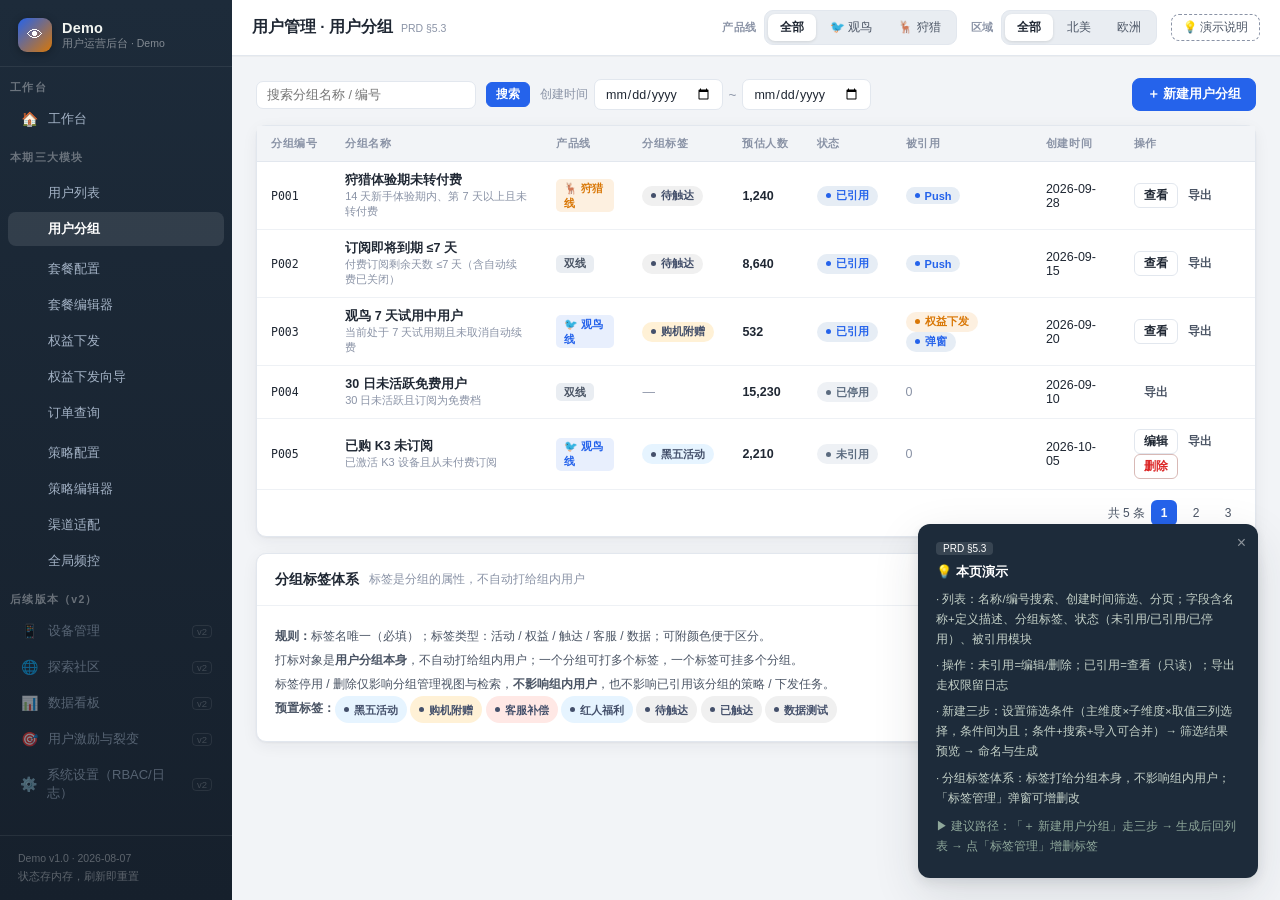
==== commit dabfd573: "隐私脱敏版：替换品牌名/套餐名/价格，交互逻辑不变" ====
--- a/audience-builder.html
+++ b/audience-builder.html
@@ -2,10 +2,10 @@
 <html lang="zh-CN">
 <head>
 <meta charset="UTF-8">
-<title>用户分组 · Parallens 运营后台</title>
+<title>用户分组 · Demo 运营后台</title>
 <style>
 /* ============================================================
-   Parallens 用户运营后台 · Demo 设计系统
+   Demo 用户运营后台 · Demo 设计系统
    美学方向：Field Station（野外工作站）—— 墨绿黑侧边栏 + 暖米白内容区
    观鸟线=森林绿 / 狩猎线=琥珀棕 / 双线中性
    技术红线：file:// 直开、零依赖、系统字体栈
@@ -45,7 +45,7 @@
   --shadow: 0 1px 2px rgba(35,32,26,.05), 0 4px 16px rgba(35,32,26,.06);
   --shadow-lg: 0 4px 12px rgba(35,32,26,.10), 0 16px 48px rgba(35,32,26,.12);
 
-  --font: -apple-system, BlinkMacSystemFont, "SF Pro Text", "PingFang SC",
+  --font: -apple-system, BlinkMacSystemFont,  "PingFang SC",
           "Hiragino Sans GB", "Microsoft YaHei", "Segoe UI", sans-serif;
   --mono: "SF Mono", ui-monospace, Menlo, Consolas, monospace;
 }
@@ -480,7 +480,7 @@
 </style>
 <style>
 /* ============================================================
-   Parallens 用户运营后台 · 通用后台风格（蓝白）配色试点
+   Demo 用户运营后台 · 通用后台风格（蓝白）配色试点
    试点范围：用户列表（users-list）+ 用户画像（user-detail）
    实现方式：覆盖 common.css 的 CSS 变量 + 少量硬编码色
    效果确认后再决定是否全站推广
@@ -532,7 +532,7 @@
 
 </style>
 <style>
-/* 三列选择器（主维度/子维度/取值）—— 参考 parallens-admin 分组编辑器样式 */
+/* 三列选择器（主维度/子维度/取值）—— 参考 demo-admin 分组编辑器样式 */
 .dim-picker { display: flex; gap: 10px; align-items: stretch; }
 .dim-col { flex: 1; min-width: 0; border: 1px solid var(--line); border-radius: 8px; overflow: hidden; background: var(--panel); }
 .dim-col .dc-title { font-size: 11px; font-weight: 700; color: var(--ink-3); letter-spacing: .05em; padding: 7px 12px; background: var(--bg); border-bottom: 1px solid var(--line-soft); }
@@ -554,7 +554,7 @@
 <body>
 <script>
 /* ============================================================
-   Parallens 用户运营后台 · Demo mock 数据
+   Demo 用户运营后台 · Demo mock 数据
    值严格对齐背景文档 §5（套餐价格/权益量）
    技术红线：普通全局变量，不 fetch、不 module
    ============================================================ */
@@ -570,34 +570,34 @@
   /* ---------- 套餐（两线全量；状态机：草稿/待上架/已上架；refPack=定向可见引用分组；schedule=上架方式） ---------- */
   plans: {
     bird: [
-      { id: 'BP01', name: { en: 'Free', zh: '免费版' }, tier: 'Free', price: null, annual: null, perks: ['2.3K 原彩 20 次/月', '1GB/3天存储', '永久珍藏 10 个', 'AI 管家 30 次/月', '绑定量上限 1 台'], status: '已上架', schedule: '立即' },
-      { id: 'BP02', name: { en: 'Plus', zh: 'Plus' }, tier: 'Plus', price: 4.99, annual: 49.99, perks: ['2.3K 原彩无限传输', '10GB/60天存储', '永久珍藏 100 个', 'AI 管家 300 次/月', '绑定量上限 3 台', '直播分享', '会员专属生态权益'], status: '已上架', schedule: '立即' },
-      { id: 'BP03', name: { en: 'Pro', zh: 'Pro' }, tier: 'Pro', price: 9.99, annual: 99.99, perks: ['2.3K 原彩无限传输', '20GB/90天存储', '永久珍藏 500 个', 'AI 管家 1000 次/月', '绑定量上限 10 台', '60s 长录制', '会员专属生态权益'], status: '已上架', schedule: '立即' },
-      { id: 'BP04', name: { en: 'Pro Early Bird', zh: 'Pro 早鸟优惠' }, tier: 'Pro', price: 8.99, annual: 89.99, perks: ['同 Pro 权益，黑五前早鸟价'], status: '草稿', schedule: '定时', refPack: 'P003' },
+      { id: 'BP01', name: { en: 'Bird Plan 1', zh: '观鸟套餐1' }, tier: '观鸟套餐1', price: null, annual: null, perks: ['基础功能（演示数据）'], status: '已上架', schedule: '立即' },
+      { id: 'BP02', name: { en: 'Bird Plan 2', zh: '观鸟套餐2' }, tier: '观鸟套餐2', price: 1.11, annual: 11.11, perks: ['标准权益组合（演示数据）'], status: '已上架', schedule: '立即' },
+      { id: 'BP03', name: { en: 'Bird Plan 3', zh: '观鸟套餐3' }, tier: '观鸟套餐3', price: 2.22, annual: 22.22, perks: ['高配权益组合（演示数据）'], status: '已上架', schedule: '立即' },
+      { id: 'BP04', name: { en: 'Bird Plan 3 Early', zh: '观鸟套餐3早鸟版' }, tier: '观鸟套餐3', price: 2.00, annual: 20.00, perks: ['同观鸟套餐3权益（演示数据）'], status: '草稿', schedule: '定时', refPack: 'P003' },
     ],
     hunt: [
-      { id: 'HP01', name: { en: 'Starter', zh: 'Starter' }, tier: 'Starter', price: 5.99, renewPrice: 4.99, annual: 59.99, annualSale: 49.99, perks: ['高清传输 500 个/月', 'HD 下载 5 个/月', '分享 1 位', '365 天存储'], status: '已上架', schedule: '立即' },
-      { id: 'HP02', name: { en: 'Plus', zh: 'Plus' }, tier: 'Plus', price: 9.99, renewPrice: 7.99, annual: 99.99, annualSale: 79.99, perks: ['高清传输 1200 个/月', 'HD 下载 10 个/月', '分享 3 位', '365 天存储'], status: '已上架', schedule: '立即' },
-      { id: 'HP03', name: { en: 'Pro', zh: 'Pro' }, tier: 'Pro', price: 14.99, renewPrice: 11.99, annual: 149.99, annualSale: 119.99, perks: ['高清传输无限', 'HD 下载 30 个/月', '分享 10 位', '365 天存储'], status: '已上架', schedule: '立即' },
+      { id: 'HP01', name: { en: 'Hunt Plan 1', zh: '狩猎套餐1' }, tier: '狩猎套餐1', price: 3.33, renewPrice: 2.22, annual: 33.33, annualSale: 22.22, perks: ['标准权益组合（演示数据）'], status: '已上架', schedule: '立即' },
+      { id: 'HP02', name: { en: 'Hunt Plan 2', zh: '狩猎套餐2' }, tier: '狩猎套餐2', price: 4.44, renewPrice: 3.33, annual: 44.44, annualSale: 33.33, perks: ['标准权益组合（演示数据）'], status: '已上架', schedule: '立即' },
+      { id: 'HP03', name: { en: 'Hunt Plan 3', zh: '狩猎套餐3' }, tier: '狩猎套餐3', price: 5.55, renewPrice: 4.44, annual: 55.55, annualSale: 44.44, perks: ['高配权益组合（演示数据）'], status: '已上架', schedule: '立即' },
       /* 限定套餐（仅狩猎） */
-      { id: 'HP10', name: { en: 'Starter Discount Pack', zh: 'Starter 折扣包' }, tier: 'Starter折扣包', price: 4.99, annual: 49.99, limited: true, campaign: '黑五折扣', window: '2026-11-21 ~ 2026-12-02', perks: ['同 Starter 权益'], status: '待上架', schedule: '定时', refPack: 'P001' },
-      { id: 'HP11', name: { en: 'Plus Discount Pack', zh: 'Plus 折扣包' }, tier: 'Plus折扣包', price: 7.99, annual: 79.99, limited: true, campaign: '黑五折扣', window: '2026-11-21 ~ 2026-12-02', perks: ['同 Plus 权益'], status: '待上架', schedule: '定时' },
-      { id: 'HP12', name: { en: 'Pro Discount Pack', zh: 'Pro 折扣包' }, tier: 'Pro折扣包', price: 11.99, annual: 119.99, limited: true, campaign: '黑五折扣', window: '2026-11-21 ~ 2026-12-02', perks: ['同 Pro 权益'], status: '待上架', schedule: '定时' },
-      { id: 'HP13', name: { en: 'Seasonal Package Plus', zh: '季卡 Plus（猎人季）' }, tier: '季卡Plus', price: 29.99, duration: '6 个月', limited: true, campaign: '猎人季', window: '2026-10-15 ~ 2027-03-31', perks: ['传输 800 个/月', 'HD 下载 10 个/月', '365 天存储', '分享权限待成本核算'], status: '待上架', schedule: '定时', refPack: 'P002' },
-      { id: 'HP14', name: { en: 'Seasonal Package Pro', zh: '季卡 Pro（猎人季）' }, tier: '季卡Pro', price: 49.99, duration: '6 个月', limited: true, campaign: '猎人季', window: '2026-10-15 ~ 2027-03-31', perks: ['传输 1500 个/月', 'HD 下载 30 个/月', '365 天存储', '分享权限待成本核算'], status: '草稿', schedule: '定时' },
+      { id: 'HP10', name: { en: 'Hunt Plan 1 Special', zh: '狩猎套餐1特惠' }, tier: '狩猎套餐1', price: 2.00, annual: 20.00, limited: true, campaign: '限时活动', window: '2026-11-21 ~ 2026-12-02', perks: ['同狩猎套餐1权益（演示数据）'], status: '待上架', schedule: '定时', refPack: 'P001' },
+      { id: 'HP11', name: { en: 'Hunt Plan 2 Special', zh: '狩猎套餐2特惠' }, tier: '狩猎套餐2', price: 3.00, annual: 30.00, limited: true, campaign: '限时活动', window: '2026-11-21 ~ 2026-12-02', perks: ['同狩猎套餐2权益（演示数据）'], status: '待上架', schedule: '定时' },
+      { id: 'HP12', name: { en: 'Hunt Plan 3 Special', zh: '狩猎套餐3特惠' }, tier: '狩猎套餐3', price: 4.00, annual: 40.00, limited: true, campaign: '限时活动', window: '2026-11-21 ~ 2026-12-02', perks: ['同狩猎套餐3权益（演示数据）'], status: '待上架', schedule: '定时' },
+      { id: 'HP13', name: { en: 'Seasonal Plan A', zh: '限定套餐A（季卡）' }, tier: '限定套餐A', price: 6.66, duration: '6 个月', limited: true, campaign: '限时活动', window: '2026-10-15 ~ 2027-03-31', perks: ['限时权益组合（演示数据）'], status: '待上架', schedule: '定时', refPack: 'P002' },
+      { id: 'HP14', name: { en: 'Seasonal Plan B', zh: '限定套餐B（季卡）' }, tier: '限定套餐B', price: 8.88, duration: '6 个月', limited: true, campaign: '限时活动', window: '2026-10-15 ~ 2027-03-31', perks: ['限时高配权益组合（演示数据）'], status: '草稿', schedule: '定时' },
     ],
-    /* 智能管家（狩猎独立 AI 权益） */
-    aiButler: { price: 3.99, annual: 29.99, desc: 'AI 智能物种推送 / 公鹿标记 / 物种排行榜 / 活跃趋势 / 热力图 / AI 问答 300 次/月' },
+    /* AI权益包（狩猎独立 AI 权益） */
+    aiButler: { price: 0.99, annual: 8.99, desc: 'AI 增值权益（演示数据）' },
     /* 加油包 */
     booster: {
       bird: [
-        { id: 'BB01', name: 'Extra Memory Pack', price: 2.99, unit: '/月', desc: '永久收藏 +100 格' },
-        { id: 'BB02', name: 'Extra Device Pack', price: 1.99, unit: '/月/台', desc: '超出套餐设备数后的追加设备' },
-        { id: 'BB03', name: 'AI Agent Pack', price: 3.99, unit: '/月', desc: '300 次 Agent 调用' },
+        { id: 'BB01', name: '存储权益包', price: 0.99, unit: '/月', desc: '存储空间增值（演示数据）' },
+        { id: 'BB02', name: '设备权益包', price: 0.99, unit: '/月/台', desc: '设备数量增值（演示数据）' },
+        { id: 'BB03', name: 'AI调用包', price: 0.99, unit: '/月', desc: 'AI 调用次数增值（演示数据）' },
       ],
       hunt: [
-        { id: 'HB01', name: 'HD Pack', price: 4.99, unit: '/100 张', desc: '账号内共享（非设备级）', ownership: '账号级' },
-        { id: 'HB02', name: 'AI Agent Pack', price: 3.99, unit: '/300 次', desc: '自然语言分析/搜索/建议超额补充' },
+        { id: 'HB01', name: '影像权益包', price: 0.99, unit: '/100 张', desc: '账号内共享（演示数据）', ownership: '账号级' },
+        { id: 'HB02', name: 'AI调用包', price: 0.99, unit: '/300 次', desc: 'AI 调用补充（演示数据）' },
       ],
     },
   },
@@ -608,82 +608,82 @@
          subHistory = 历史订阅（观鸟条目 sn 为空；狩猎条目带 sn）
          accountBenefits = 账号级共享权益（观鸟加油包 & 狩猎权益包，带 pl 区分） */
   users: [
-    { id: 'U1001', email: 'emma.wilson@mail.com', region: '北美', pl: 'bird', createdAt: '2026-09-12', lastActive: '2026-10-08', devices: [{ sn: 'K3-B2F7A01', model: 'K3', activated: '2026-09-12', bound: true }], sub: { tier: 'Plus', trial: '试用中（7天）', autoRenew: true, expireAt: '2026-10-20', aiRemaining: 288, storageUsed: '3.2/10GB', period: '月付', purchaseAt: '2026-10-08', gifts: [{ name: 'Plus 30 天赠送', grantedAt: '2026-10-02' }] }, subHistory: [{ pl: 'bird', model: 'K3', sn: '', tier: 'Free', period: '—', purchasedAt: '2026-09-12' }, { pl: 'bird', model: 'K3', sn: '', tier: 'Plus', period: '月付', purchasedAt: '2026-10-08' }], accountBenefits: [{ pl: 'bird', name: 'AI Agent Pack', price: 3.99, period: '月付', usage: '已用 12/300 次' }], tags: ['K3开卖活动'], packs: ['P003'], freeze: false },
-    { id: 'U1002', email: 'daniel.ng@mail.com', region: '北美', pl: 'bird', createdAt: '2026-06-02', lastActive: '2026-10-09', devices: [{ sn: 'K3-A1C9D02', model: 'K3', activated: '2026-06-02', bound: true }, { sn: 'K3-A1C9D03', model: 'K3', activated: '2026-07-15', bound: true }, { sn: 'K3-A1C9D04', model: 'K3', activated: '2026-08-20', bound: true }], sub: { tier: 'Pro', trial: '已转正式', autoRenew: true, expireAt: '2027-06-02', aiRemaining: 620, storageUsed: '12.4/20GB', period: '年付', purchaseAt: '2026-08-02', gifts: [{ name: 'Pro 30 天赠送', grantedAt: '2026-08-01' }] }, subHistory: [{ pl: 'bird', model: 'K3', sn: '', tier: 'Free', period: '—', purchasedAt: '2026-06-02' }, { pl: 'bird', model: 'K3', sn: '', tier: 'Plus', period: '月付', purchasedAt: '2026-07-02' }, { pl: 'bird', model: 'K3', sn: '', tier: 'Pro', period: '年付', purchasedAt: '2026-08-02' }], accountBenefits: [{ pl: 'bird', name: 'Extra Memory Pack', price: 2.99, period: '月付', usage: '永久收藏 已用 4/100 格' }, { pl: 'bird', name: 'AI Agent Pack', price: 3.99, period: '月付', usage: '已用 380/300 次' }], tags: ['Pro用户', '多设备'], packs: [], freeze: false },
-    { id: 'U1003', email: 'sophie.lee@mail.com', region: '欧洲', pl: 'bird', createdAt: '2026-09-28', lastActive: '2026-10-03', devices: [{ sn: 'K3-B2F7A11', model: 'K3', activated: '2026-09-28', bound: true }], sub: { tier: 'Free', trial: '—', autoRenew: false, expireAt: '—', aiRemaining: 12, storageUsed: '0.8/1GB', period: '—', purchaseAt: '—', gifts: [] }, subHistory: [], accountBenefits: [], tags: [], packs: ['P005'], freeze: false },
-    { id: 'U1004', email: 'miguel.rodriguez@mail.com', region: '欧洲', pl: 'bird', createdAt: '2026-08-14', lastActive: '2026-10-06', devices: [{ sn: 'K3-C3E5B21', model: 'K3', activated: '2026-08-14', bound: true }], sub: { tier: 'Plus', trial: '已取消自动续费', autoRenew: false, expireAt: '2026-11-14', aiRemaining: 45, storageUsed: '8.9/10GB', period: '月付', purchaseAt: '2026-09-14', gifts: [] }, subHistory: [{ pl: 'bird', model: 'K3', sn: '', tier: 'Free', period: '—', purchasedAt: '2026-08-14' }, { pl: 'bird', model: 'K3', sn: '', tier: 'Plus', period: '月付', purchasedAt: '2026-09-14' }], accountBenefits: [{ pl: 'bird', name: 'AI Agent Pack', price: 3.99, period: '月付', usage: '已用 255/300 次' }], tags: ['流失风险'], packs: ['P002'], freeze: false },
-    { id: 'U1005', email: 'hannah.kim@mail.com', region: '北美', pl: 'bird', createdAt: '2026-07-01', lastActive: '2026-10-09', devices: [{ sn: 'K3-D2F8C33', model: 'K3', activated: '2026-07-01', bound: true }], sub: { tier: 'Plus', trial: '已转正式', autoRenew: true, expireAt: '2027-07-01', aiRemaining: 45, storageUsed: '6.1/10GB', period: '月付', purchaseAt: '2026-08-01', gifts: [] }, subHistory: [{ pl: 'bird', model: 'K3', sn: '', tier: 'Free', period: '—', purchasedAt: '2026-07-01' }, { pl: 'bird', model: 'K3', sn: '', tier: 'Plus', period: '月付', purchasedAt: '2026-08-01' }], accountBenefits: [], tags: [], packs: [], freeze: false },
-    { id: 'U2001', email: 'jack.taylor@mail.com', region: '北美', pl: 'hunt', createdAt: '2026-09-30', lastActive: '2026-10-09', devices: [{ sn: 'TL300-00A1F1', model: 'TL300', activated: '2026-09-30', bound: true }], subPerDevice: [{ sn: 'TL300-00A1F1', tier: 'Plus', expStatus: '体验中（第10天）', expireAt: '2026-10-14', period: '体验期', purchaseAt: '—', gifts: [] }], subHistory: [], accountBenefits: [{ pl: 'hunt', name: 'AI Agent Pack', price: 3.99, period: '月付', usage: '剩余 282/300 次' }], hdRemaining: 2, aiDialog: 18, limitedPurchases: [], tags: ['体验期'], packs: ['P001'], freeze: false },
-    { id: 'U2002', email: 'luke.morgan@mail.com', region: '北美', pl: 'hunt', createdAt: '2026-08-08', lastActive: '2026-10-09', devices: [{ sn: 'TL300-00B2G2', model: 'TL300', activated: '2026-08-08', bound: true }], subPerDevice: [{ sn: 'TL300-00B2G2', tier: 'Pro', expStatus: '已转付费', expireAt: '2027-08-08', period: '年付', purchaseAt: '2026-08-08', gifts: [] }], subHistory: [{ pl: 'hunt', model: 'TL300', sn: 'TL300-00B2G2', tier: 'Starter（体验）', period: '体验期', purchasedAt: '2026-08-08' }, { pl: 'hunt', model: 'TL300', sn: 'TL300-00B2G2', tier: 'Pro', period: '年付', purchasedAt: '2026-08-08' }], accountBenefits: [{ pl: 'hunt', name: 'HD Pack', price: 4.99, period: '单次（100 张）', usage: 'HD 剩余 62/100 张' }, { pl: 'hunt', name: 'AI Agent Pack', price: 3.99, period: '月付', usage: '剩余 40/300 次' }], hdRemaining: 21, aiDialog: 260, limitedPurchases: [], tags: [], packs: [], freeze: false },
-    { id: 'U2003', email: 'olivia.brown@mail.com', region: '欧洲', pl: 'hunt', createdAt: '2026-09-20', lastActive: '2026-10-05', devices: [{ sn: 'TL300-00C3H3', model: 'TL300', activated: '2026-09-20', bound: true }], subPerDevice: [{ sn: 'TL300-00C3H3', tier: 'Starter', expStatus: '体验已过期未付费', expireAt: '2026-10-04', period: '体验期', purchaseAt: '—', gifts: [] }], subHistory: [], accountBenefits: [], hdRemaining: 0, aiDialog: 0, limitedPurchases: [], tags: ['体验过期'], packs: ['P001'], freeze: false },
-    { id: 'U2004', email: 'tyler.james@mail.com', region: '北美', pl: 'hunt', createdAt: '2026-07-19', lastActive: '2026-10-08', devices: [{ sn: 'TL300-00D4J4', model: 'TL300', activated: '2026-07-19', bound: true }], subPerDevice: [{ sn: 'TL300-00D4J4', tier: 'Pro', expStatus: '已转付费', expireAt: '2027-04-18', period: '年付', purchaseAt: '2026-07-19', gifts: [] }, { sn: 'TL300-00D4J4', tier: '季卡 Plus（猎人季）', expStatus: '已转付费', expireAt: '2027-04-17', period: '季卡', purchaseAt: '2026-10-18', gifts: [] }], subHistory: [{ pl: 'hunt', model: 'TL300', sn: 'TL300-00D4J4', tier: 'Starter（体验）', period: '体验期', purchasedAt: '2026-07-19' }, { pl: 'hunt', model: 'TL300', sn: 'TL300-00D4J4', tier: 'Pro', period: '年付', purchasedAt: '2026-07-19' }], accountBenefits: [{ pl: 'hunt', name: 'HD Pack', price: 4.99, period: '单次（100 张）', usage: 'HD 剩余 8/100 张' }, { pl: 'hunt', name: 'AI Agent Pack', price: 3.99, period: '月付', usage: '剩余 150/300 次' }], hdRemaining: 14, aiDialog: 150, limitedPurchases: [{ name: '季卡 Plus（猎人季）', price: 29.99, boughtAt: '2026-10-18', valid: '6 个月' }], tags: ['季卡用户'], packs: [], freeze: false },
-    { id: 'U2005', email: 'isaac.hughes@mail.com', region: '欧洲', pl: 'hunt', createdAt: '2026-08-25', lastActive: '2026-10-07', devices: [{ sn: 'TL300-00E5K5', model: 'TL300', activated: '2026-08-25', bound: true }, { sn: 'TL300-00E5K6', model: 'TL300', activated: '2026-09-30', bound: true }], subPerDevice: [{ sn: 'TL300-00E5K5', tier: 'Starter', expStatus: '已转付费', expireAt: '2027-08-25', period: '年付', purchaseAt: '2026-08-25', gifts: [] }, { sn: 'TL300-00E5K6', tier: '—', expStatus: '体验中（第9天）', expireAt: '2026-10-14', period: '体验期', purchaseAt: '—', gifts: [] }], subHistory: [{ pl: 'hunt', model: 'TL300', sn: 'TL300-00E5K5', tier: 'Starter（体验）', period: '体验期', purchasedAt: '2026-08-25' }], accountBenefits: [{ pl: 'hunt', name: 'AI Agent Pack', price: 3.99, period: '月付', usage: '剩余 278/300 次' }], hdRemaining: 3, aiDialog: 22, limitedPurchases: [], tags: ['双设备'], packs: [], freeze: false },
+    { id: 'U1001', email: 'emma.wilson@mail.com', region: '北美', pl: 'bird', createdAt: '2026-09-12', lastActive: '2026-10-08', devices: [{ sn: 'K3-B2F7A01', model: 'K3', activated: '2026-09-12', bound: true }], sub: { tier: '观鸟套餐2', trial: '试用中（7天）', autoRenew: true, expireAt: '2026-10-20', aiRemaining: 288, storageUsed: '3.2/10GB', period: '月付', purchaseAt: '2026-10-08', gifts: [{ name: '观鸟套餐2 30 天赠送', grantedAt: '2026-10-02' }] }, subHistory: [{ pl: 'bird', model: 'K3', sn: '', tier: '观鸟套餐1', period: '—', purchasedAt: '2026-09-12' }, { pl: 'bird', model: 'K3', sn: '', tier: '观鸟套餐2', period: '月付', purchasedAt: '2026-10-08' }], accountBenefits: [{ pl: 'bird', name: 'AI调用包', price: 0.99, period: '月付', usage: '已用 12/300 次' }], tags: ['K3开卖活动'], packs: ['P003'], freeze: false },
+    { id: 'U1002', email: 'daniel.ng@mail.com', region: '北美', pl: 'bird', createdAt: '2026-06-02', lastActive: '2026-10-09', devices: [{ sn: 'K3-A1C9D02', model: 'K3', activated: '2026-06-02', bound: true }, { sn: 'K3-A1C9D03', model: 'K3', activated: '2026-07-15', bound: true }, { sn: 'K3-A1C9D04', model: 'K3', activated: '2026-08-20', bound: true }], sub: { tier: '观鸟套餐3', trial: '已转正式', autoRenew: true, expireAt: '2027-06-02', aiRemaining: 620, storageUsed: '12.4/20GB', period: '年付', purchaseAt: '2026-08-02', gifts: [{ name: '观鸟套餐3 30 天赠送', grantedAt: '2026-08-01' }] }, subHistory: [{ pl: 'bird', model: 'K3', sn: '', tier: '观鸟套餐1', period: '—', purchasedAt: '2026-06-02' }, { pl: 'bird', model: 'K3', sn: '', tier: '观鸟套餐2', period: '月付', purchasedAt: '2026-07-02' }, { pl: 'bird', model: 'K3', sn: '', tier: '观鸟套餐3', period: '年付', purchasedAt: '2026-08-02' }], accountBenefits: [{ pl: 'bird', name: '存储权益包', price: 0.99, period: '月付', usage: '永久收藏 已用 4/100 格' }, { pl: 'bird', name: 'AI调用包', price: 0.99, period: '月付', usage: '已用 380/300 次' }], tags: ['高价值用户', '多设备'], packs: [], freeze: false },
+    { id: 'U1003', email: 'sophie.lee@mail.com', region: '欧洲', pl: 'bird', createdAt: '2026-09-28', lastActive: '2026-10-03', devices: [{ sn: 'K3-B2F7A11', model: 'K3', activated: '2026-09-28', bound: true }], sub: { tier: '观鸟套餐1', trial: '—', autoRenew: false, expireAt: '—', aiRemaining: 12, storageUsed: '0.8/1GB', period: '—', purchaseAt: '—', gifts: [] }, subHistory: [], accountBenefits: [], tags: [], packs: ['P005'], freeze: false },
+    { id: 'U1004', email: 'miguel.rodriguez@mail.com', region: '欧洲', pl: 'bird', createdAt: '2026-08-14', lastActive: '2026-10-06', devices: [{ sn: 'K3-C3E5B21', model: 'K3', activated: '2026-08-14', bound: true }], sub: { tier: '观鸟套餐2', trial: '已取消自动续费', autoRenew: false, expireAt: '2026-11-14', aiRemaining: 45, storageUsed: '8.9/10GB', period: '月付', purchaseAt: '2026-09-14', gifts: [] }, subHistory: [{ pl: 'bird', model: 'K3', sn: '', tier: '观鸟套餐1', period: '—', purchasedAt: '2026-08-14' }, { pl: 'bird', model: 'K3', sn: '', tier: '观鸟套餐2', period: '月付', purchasedAt: '2026-09-14' }], accountBenefits: [{ pl: 'bird', name: 'AI调用包', price: 0.99, period: '月付', usage: '已用 255/300 次' }], tags: ['流失风险'], packs: ['P002'], freeze: false },
+    { id: 'U1005', email: 'hannah.kim@mail.com', region: '北美', pl: 'bird', createdAt: '2026-07-01', lastActive: '2026-10-09', devices: [{ sn: 'K3-D2F8C33', model: 'K3', activated: '2026-07-01', bound: true }], sub: { tier: '观鸟套餐2', trial: '已转正式', autoRenew: true, expireAt: '2027-07-01', aiRemaining: 45, storageUsed: '6.1/10GB', period: '月付', purchaseAt: '2026-08-01', gifts: [] }, subHistory: [{ pl: 'bird', model: 'K3', sn: '', tier: '观鸟套餐1', period: '—', purchasedAt: '2026-07-01' }, { pl: 'bird', model: 'K3', sn: '', tier: '观鸟套餐2', period: '月付', purchasedAt: '2026-08-01' }], accountBenefits: [], tags: [], packs: [], freeze: false },
+    { id: 'U2001', email: 'jack.taylor@mail.com', region: '北美', pl: 'hunt', createdAt: '2026-09-30', lastActive: '2026-10-09', devices: [{ sn: 'TL300-00A1F1', model: 'TL300', activated: '2026-09-30', bound: true }], subPerDevice: [{ sn: 'TL300-00A1F1', tier: '狩猎套餐2', expStatus: '体验中（第10天）', expireAt: '2026-10-14', period: '体验期', purchaseAt: '—', gifts: [] }], subHistory: [], accountBenefits: [{ pl: 'hunt', name: 'AI调用包', price: 0.99, period: '月付', usage: '剩余 282/300 次' }], hdRemaining: 2, aiDialog: 18, limitedPurchases: [], tags: ['体验期'], packs: ['P001'], freeze: false },
+    { id: 'U2002', email: 'luke.morgan@mail.com', region: '北美', pl: 'hunt', createdAt: '2026-08-08', lastActive: '2026-10-09', devices: [{ sn: 'TL300-00B2G2', model: 'TL300', activated: '2026-08-08', bound: true }], subPerDevice: [{ sn: 'TL300-00B2G2', tier: '狩猎套餐3', expStatus: '已转付费', expireAt: '2027-08-08', period: '年付', purchaseAt: '2026-08-08', gifts: [] }], subHistory: [{ pl: 'hunt', model: 'TL300', sn: 'TL300-00B2G2', tier: '狩猎套餐1（体验）', period: '体验期', purchasedAt: '2026-08-08' }, { pl: 'hunt', model: 'TL300', sn: 'TL300-00B2G2', tier: '狩猎套餐3', period: '年付', purchasedAt: '2026-08-08' }], accountBenefits: [{ pl: 'hunt', name: '影像权益包', price: 0.99, period: '单次（100 张）', usage: 'HD 剩余 62/100 张' }, { pl: 'hunt', name: 'AI调用包', price: 0.99, period: '月付', usage: '剩余 40/300 次' }], hdRemaining: 21, aiDialog: 260, limitedPurchases: [], tags: [], packs: [], freeze: false },
+    { id: 'U2003', email: 'olivia.brown@mail.com', region: '欧洲', pl: 'hunt', createdAt: '2026-09-20', lastActive: '2026-10-05', devices: [{ sn: 'TL300-00C3H3', model: 'TL300', activated: '2026-09-20', bound: true }], subPerDevice: [{ sn: 'TL300-00C3H3', tier: '狩猎套餐1', expStatus: '体验已过期未付费', expireAt: '2026-10-04', period: '体验期', purchaseAt: '—', gifts: [] }], subHistory: [], accountBenefits: [], hdRemaining: 0, aiDialog: 0, limitedPurchases: [], tags: ['体验过期'], packs: ['P001'], freeze: false },
+    { id: 'U2004', email: 'tyler.james@mail.com', region: '北美', pl: 'hunt', createdAt: '2026-07-19', lastActive: '2026-10-08', devices: [{ sn: 'TL300-00D4J4', model: 'TL300', activated: '2026-07-19', bound: true }], subPerDevice: [{ sn: 'TL300-00D4J4', tier: '狩猎套餐3', expStatus: '已转付费', expireAt: '2027-04-18', period: '年付', purchaseAt: '2026-07-19', gifts: [] }, { sn: 'TL300-00D4J4', tier: '限定套餐A（季卡）', expStatus: '已转付费', expireAt: '2027-04-17', period: '季卡', purchaseAt: '2026-10-18', gifts: [] }], subHistory: [{ pl: 'hunt', model: 'TL300', sn: 'TL300-00D4J4', tier: '狩猎套餐1（体验）', period: '体验期', purchasedAt: '2026-07-19' }, { pl: 'hunt', model: 'TL300', sn: 'TL300-00D4J4', tier: '狩猎套餐3', period: '年付', purchasedAt: '2026-07-19' }], accountBenefits: [{ pl: 'hunt', name: '影像权益包', price: 0.99, period: '单次（100 张）', usage: 'HD 剩余 8/100 张' }, { pl: 'hunt', name: 'AI调用包', price: 0.99, period: '月付', usage: '剩余 150/300 次' }], hdRemaining: 14, aiDialog: 150, limitedPurchases: [{ name: '限定套餐A（季卡）', price: 6.66, boughtAt: '2026-10-18', valid: '6 个月' }], tags: ['限定套餐用户'], packs: [], freeze: false },
+    { id: 'U2005', email: 'isaac.hughes@mail.com', region: '欧洲', pl: 'hunt', createdAt: '2026-08-25', lastActive: '2026-10-07', devices: [{ sn: 'TL300-00E5K5', model: 'TL300', activated: '2026-08-25', bound: true }, { sn: 'TL300-00E5K6', model: 'TL300', activated: '2026-09-30', bound: true }], subPerDevice: [{ sn: 'TL300-00E5K5', tier: '狩猎套餐1', expStatus: '已转付费', expireAt: '2027-08-25', period: '年付', purchaseAt: '2026-08-25', gifts: [] }, { sn: 'TL300-00E5K6', tier: '—', expStatus: '体验中（第9天）', expireAt: '2026-10-14', period: '体验期', purchaseAt: '—', gifts: [] }], subHistory: [{ pl: 'hunt', model: 'TL300', sn: 'TL300-00E5K5', tier: '狩猎套餐1（体验）', period: '体验期', purchasedAt: '2026-08-25' }], accountBenefits: [{ pl: 'hunt', name: 'AI调用包', price: 0.99, period: '月付', usage: '剩余 278/300 次' }], hdRemaining: 3, aiDialog: 22, limitedPurchases: [], tags: ['双设备'], packs: [], freeze: false },
     /* 双机用户 */
-    { id: 'U3001', email: 'maya.sato@mail.com', region: '北美', pl: 'both', createdAt: '2026-07-10', lastActive: '2026-10-09', devices: [{ sn: 'K3-E6F7L7', model: 'K3', activated: '2026-07-10', bound: true }, { sn: 'K3-E6F7L8', model: 'K3', activated: '2026-08-01', bound: true }, { sn: 'TL300-00F6M6', model: 'TL300', activated: '2026-09-15', bound: true }], sub: { tier: 'Plus', trial: '已转正式', autoRenew: true, expireAt: '2027-07-10', aiRemaining: 190, storageUsed: '7.7/10GB', period: '年付', purchaseAt: '2026-07-10', gifts: [{ name: 'Plus 30 天赠送', grantedAt: '2026-09-20' }] }, subPerDevice: [{ sn: 'TL300-00F6M6', tier: 'Plus', expStatus: '已转付费', expireAt: '2027-09-15', period: '年付', purchaseAt: '2026-09-15', gifts: [] }], subHistory: [{ pl: 'bird', model: 'K3', sn: '', tier: 'Free', period: '—', purchasedAt: '2026-07-10' }, { pl: 'bird', model: 'K3', sn: '', tier: 'Plus', period: '年付', purchasedAt: '2026-07-10' }, { pl: 'hunt', model: 'TL300', sn: 'TL300-00F6M6', tier: 'Starter（体验）', period: '体验期', purchasedAt: '2026-09-15' }, { pl: 'hunt', model: 'TL300', sn: 'TL300-00F6M6', tier: 'Plus', period: '年付', purchasedAt: '2026-09-15' }], accountBenefits: [{ pl: 'bird', name: 'Extra Memory Pack', price: 2.99, period: '月付', usage: '永久收藏 已用 22/100 格' }, { pl: 'hunt', name: 'HD Pack', price: 4.99, period: '单次（100 张）', usage: 'HD 剩余 88/100 张' }], hdRemaining: 6, aiDialog: 88, limitedPurchases: [], tags: ['双机用户'], packs: [], freeze: false },
-    { id: 'U3002', email: 'noah.williams@mail.com', region: '欧洲', pl: 'both', createdAt: '2026-08-05', lastActive: '2026-10-01', devices: [{ sn: 'K3-F8G9N9', model: 'K3', activated: '2026-08-05', bound: true }, { sn: 'TL300-00G7N7', model: 'TL300', activated: '2026-09-10', bound: true }], sub: { tier: 'Free', trial: '—', autoRenew: false, expireAt: '—', aiRemaining: 5, storageUsed: '0.5/1GB', period: '—', purchaseAt: '—', gifts: [] }, subPerDevice: [{ sn: 'TL300-00G7N7', tier: 'Starter', expStatus: '体验中（第4天）', expireAt: '2026-10-20', period: '体验期', purchaseAt: '—', gifts: [] }], subHistory: [], accountBenefits: [], hdRemaining: 4, aiDialog: 27, limitedPurchases: [], tags: ['双机用户'], packs: ['P005'], freeze: false },
+    { id: 'U3001', email: 'maya.sato@mail.com', region: '北美', pl: 'both', createdAt: '2026-07-10', lastActive: '2026-10-09', devices: [{ sn: 'K3-E6F7L7', model: 'K3', activated: '2026-07-10', bound: true }, { sn: 'K3-E6F7L8', model: 'K3', activated: '2026-08-01', bound: true }, { sn: 'TL300-00F6M6', model: 'TL300', activated: '2026-09-15', bound: true }], sub: { tier: '观鸟套餐2', trial: '已转正式', autoRenew: true, expireAt: '2027-07-10', aiRemaining: 190, storageUsed: '7.7/10GB', period: '年付', purchaseAt: '2026-07-10', gifts: [{ name: '观鸟套餐2 30 天赠送', grantedAt: '2026-09-20' }] }, subPerDevice: [{ sn: 'TL300-00F6M6', tier: '狩猎套餐2', expStatus: '已转付费', expireAt: '2027-09-15', period: '年付', purchaseAt: '2026-09-15', gifts: [] }], subHistory: [{ pl: 'bird', model: 'K3', sn: '', tier: '观鸟套餐1', period: '—', purchasedAt: '2026-07-10' }, { pl: 'bird', model: 'K3', sn: '', tier: '狩猎套餐2', period: '年付', purchasedAt: '2026-07-10' }, { pl: 'hunt', model: 'TL300', sn: 'TL300-00F6M6', tier: '狩猎套餐1（体验）', period: '体验期', purchasedAt: '2026-09-15' }, { pl: 'hunt', model: 'TL300', sn: 'TL300-00F6M6', tier: '狩猎套餐2', period: '年付', purchasedAt: '2026-09-15' }], accountBenefits: [{ pl: 'bird', name: '存储权益包', price: 0.99, period: '月付', usage: '永久收藏 已用 22/100 格' }, { pl: 'hunt', name: '影像权益包', price: 0.99, period: '单次（100 张）', usage: 'HD 剩余 88/100 张' }], hdRemaining: 6, aiDialog: 88, limitedPurchases: [], tags: ['双机用户'], packs: [], freeze: false },
+    { id: 'U3002', email: 'noah.williams@mail.com', region: '欧洲', pl: 'both', createdAt: '2026-08-05', lastActive: '2026-10-01', devices: [{ sn: 'K3-F8G9N9', model: 'K3', activated: '2026-08-05', bound: true }, { sn: 'TL300-00G7N7', model: 'TL300', activated: '2026-09-10', bound: true }], sub: { tier: '观鸟套餐1', trial: '—', autoRenew: false, expireAt: '—', aiRemaining: 5, storageUsed: '0.5/1GB', period: '—', purchaseAt: '—', gifts: [] }, subPerDevice: [{ sn: 'TL300-00G7N7', tier: '狩猎套餐1', expStatus: '体验中（第4天）', expireAt: '2026-10-20', period: '体验期', purchaseAt: '—', gifts: [] }], subHistory: [], accountBenefits: [], hdRemaining: 4, aiDialog: 27, limitedPurchases: [], tags: ['双机用户'], packs: ['P005'], freeze: false },
     /* 其余普通用户 */
-    { id: 'U1006', email: 'liam.smith@mail.com', region: '北美', pl: 'bird', createdAt: '2026-10-02', lastActive: '2026-10-09', devices: [{ sn: 'K3-G0H1P0', model: 'K3', activated: '2026-10-02', bound: true }], sub: { tier: 'Plus', trial: '试用中（7天）', autoRenew: true, expireAt: '2026-10-16', aiRemaining: 300, storageUsed: '0.2/10GB', period: '月付', purchaseAt: '2026-10-02', gifts: [{ name: 'AI Agent Pack 300 次赠送', grantedAt: '2026-10-03' }] }, subHistory: [], accountBenefits: [], tags: [], packs: ['P003'], freeze: false },
-    { id: 'U1007', email: 'ava.martin@mail.com', region: '欧洲', pl: 'bird', createdAt: '2026-05-20', lastActive: '2026-09-01', devices: [{ sn: 'K3-H1J2Q1', model: 'K3', activated: '2026-05-20', bound: false }], sub: { tier: 'Free', trial: '—', autoRenew: false, expireAt: '—', aiRemaining: 0, storageUsed: '1.0/1GB', period: '—', purchaseAt: '—', gifts: [] }, subHistory: [{ pl: 'bird', model: 'K3', sn: '', tier: 'Plus', period: '月付', purchasedAt: '2026-05-20' }], accountBenefits: [], tags: ['30日未活跃'], packs: ['P004'], freeze: false },
-    { id: 'U2006', email: 'ethan.clark@mail.com', region: '北美', pl: 'hunt', createdAt: '2026-08-30', lastActive: '2026-10-08', devices: [{ sn: 'TL300-00H2R2', model: 'TL300', activated: '2026-08-30', bound: true }], subPerDevice: [{ sn: 'TL300-00H2R2', tier: 'Starter', expStatus: '已转付费', expireAt: '2027-08-30', period: '年付', purchaseAt: '2026-08-30', gifts: [] }], subHistory: [{ pl: 'hunt', model: 'TL300', sn: 'TL300-00H2R2', tier: 'Starter（体验）', period: '体验期', purchasedAt: '2026-08-30' }, { pl: 'hunt', model: 'TL300', sn: 'TL300-00H2R2', tier: 'Starter', period: '年付', purchasedAt: '2026-08-30' }], accountBenefits: [], hdRemaining: 1, aiDialog: 45, limitedPurchases: [], tags: [], packs: [], freeze: false },
-    { id: 'U1008', email: 'mia.johnson@mail.com', region: '北美', pl: 'bird', createdAt: '2026-09-05', lastActive: '2026-10-07', devices: [{ sn: 'K3-J3K4S2', model: 'K3', activated: '2026-09-05', bound: true }], sub: { tier: 'Plus', trial: '已取消自动续费', autoRenew: false, expireAt: '2026-11-05', aiRemaining: 210, storageUsed: '4.4/10GB', period: '月付', purchaseAt: '2026-10-05', gifts: [] }, subHistory: [{ pl: 'bird', model: 'K3', sn: '', tier: 'Free', period: '—', purchasedAt: '2026-09-05' }, { pl: 'bird', model: 'K3', sn: '', tier: 'Plus', period: '月付', purchasedAt: '2026-10-05' }], accountBenefits: [{ pl: 'bird', name: 'AI Agent Pack', price: 3.99, period: '月付', usage: '已用 90/300 次' }], tags: [], packs: ['P002'], freeze: false },
-    { id: 'U2007', email: 'logan.davis@mail.com', region: '欧洲', pl: 'hunt', createdAt: '2026-09-25', lastActive: '2026-10-09', devices: [{ sn: 'TL300-00I3T3', model: 'TL300', activated: '2026-09-25', bound: true }], subPerDevice: [{ sn: 'TL300-00I3T3', tier: 'Pro', expStatus: '体验中（第6天）', expireAt: '2026-10-13', period: '体验期', purchaseAt: '—', gifts: [] }], subHistory: [], accountBenefits: [{ pl: 'hunt', name: 'AI Agent Pack', price: 3.99, period: '月付', usage: '剩余 270/300 次' }], hdRemaining: 3, aiDialog: 30, limitedPurchases: [], tags: ['体验期'], packs: ['P001'], freeze: false },
-    { id: 'U1009', email: 'charlotte.w@mail.com', region: '欧洲', pl: 'bird', createdAt: '2026-04-11', lastActive: '2026-10-09', devices: [{ sn: 'K3-K4L5U3', model: 'K3', activated: '2026-04-11', bound: true }], sub: { tier: 'Pro', trial: '已转正式', autoRenew: true, expireAt: '2027-04-11', aiRemaining: 830, storageUsed: '15.2/20GB', period: '年付', purchaseAt: '2026-06-11', gifts: [] }, subHistory: [{ pl: 'bird', model: 'K3', sn: '', tier: 'Free', period: '—', purchasedAt: '2026-04-11' }, { pl: 'bird', model: 'K3', sn: '', tier: 'Plus', period: '月付', purchasedAt: '2026-05-11' }, { pl: 'bird', model: 'K3', sn: '', tier: 'Pro', period: '年付', purchasedAt: '2026-06-11' }], accountBenefits: [{ pl: 'bird', name: 'Extra Memory Pack', price: 2.99, period: '月付', usage: '永久收藏 已用 5/100 格' }], tags: ['Pro用户'], packs: [], freeze: false },
-    { id: 'U2008', email: 'william.hall@mail.com', region: '北美', pl: 'hunt', createdAt: '2026-09-18', lastActive: '2026-10-02', devices: [{ sn: 'TL300-00J4V4', model: 'TL300', activated: '2026-09-18', bound: true }], subPerDevice: [{ sn: 'TL300-00J4V4', tier: 'Starter', expStatus: '体验已过期未付费', expireAt: '2026-10-02', period: '体验期', purchaseAt: '—', gifts: [] }], subHistory: [], accountBenefits: [], hdRemaining: 0, aiDialog: 0, limitedPurchases: [], tags: ['体验过期'], packs: ['P001'], freeze: false },
-    { id: 'U1010', email: 'amelia.b@mail.com', region: '北美', pl: 'bird', createdAt: '2026-08-19', lastActive: '2026-10-06', devices: [{ sn: 'K3-L5M6W4', model: 'K3', activated: '2026-08-19', bound: true }], sub: { tier: 'Free', trial: '—', autoRenew: false, expireAt: '—', aiRemaining: 3, storageUsed: '0.9/1GB', period: '—', purchaseAt: '—', gifts: [] }, subHistory: [], accountBenefits: [], tags: [], packs: ['P004'], freeze: false },
+    { id: 'U1006', email: 'liam.smith@mail.com', region: '北美', pl: 'bird', createdAt: '2026-10-02', lastActive: '2026-10-09', devices: [{ sn: 'K3-G0H1P0', model: 'K3', activated: '2026-10-02', bound: true }], sub: { tier: '观鸟套餐2', trial: '试用中（7天）', autoRenew: true, expireAt: '2026-10-16', aiRemaining: 300, storageUsed: '0.2/10GB', period: '月付', purchaseAt: '2026-10-02', gifts: [{ name: 'AI调用包 300 次赠送', grantedAt: '2026-10-03' }] }, subHistory: [], accountBenefits: [], tags: [], packs: ['P003'], freeze: false },
+    { id: 'U1007', email: 'ava.martin@mail.com', region: '欧洲', pl: 'bird', createdAt: '2026-05-20', lastActive: '2026-09-01', devices: [{ sn: 'K3-H1J2Q1', model: 'K3', activated: '2026-05-20', bound: false }], sub: { tier: '观鸟套餐1', trial: '—', autoRenew: false, expireAt: '—', aiRemaining: 0, storageUsed: '1.0/1GB', period: '—', purchaseAt: '—', gifts: [] }, subHistory: [{ pl: 'bird', model: 'K3', sn: '', tier: '观鸟套餐2', period: '月付', purchasedAt: '2026-05-20' }], accountBenefits: [], tags: ['30日未活跃'], packs: ['P004'], freeze: false },
+    { id: 'U2006', email: 'ethan.clark@mail.com', region: '北美', pl: 'hunt', createdAt: '2026-08-30', lastActive: '2026-10-08', devices: [{ sn: 'TL300-00H2R2', model: 'TL300', activated: '2026-08-30', bound: true }], subPerDevice: [{ sn: 'TL300-00H2R2', tier: '狩猎套餐1', expStatus: '已转付费', expireAt: '2027-08-30', period: '年付', purchaseAt: '2026-08-30', gifts: [] }], subHistory: [{ pl: 'hunt', model: 'TL300', sn: 'TL300-00H2R2', tier: '狩猎套餐1（体验）', period: '体验期', purchasedAt: '2026-08-30' }, { pl: 'hunt', model: 'TL300', sn: 'TL300-00H2R2', tier: '狩猎套餐1', period: '年付', purchasedAt: '2026-08-30' }], accountBenefits: [], hdRemaining: 1, aiDialog: 45, limitedPurchases: [], tags: [], packs: [], freeze: false },
+    { id: 'U1008', email: 'mia.johnson@mail.com', region: '北美', pl: 'bird', createdAt: '2026-09-05', lastActive: '2026-10-07', devices: [{ sn: 'K3-J3K4S2', model: 'K3', activated: '2026-09-05', bound: true }], sub: { tier: '观鸟套餐2', trial: '已取消自动续费', autoRenew: false, expireAt: '2026-11-05', aiRemaining: 210, storageUsed: '4.4/10GB', period: '月付', purchaseAt: '2026-10-05', gifts: [] }, subHistory: [{ pl: 'bird', model: 'K3', sn: '', tier: '观鸟套餐1', period: '—', purchasedAt: '2026-09-05' }, { pl: 'bird', model: 'K3', sn: '', tier: '观鸟套餐2', period: '月付', purchasedAt: '2026-10-05' }], accountBenefits: [{ pl: 'bird', name: 'AI调用包', price: 0.99, period: '月付', usage: '已用 90/300 次' }], tags: [], packs: ['P002'], freeze: false },
+    { id: 'U2007', email: 'logan.davis@mail.com', region: '欧洲', pl: 'hunt', createdAt: '2026-09-25', lastActive: '2026-10-09', devices: [{ sn: 'TL300-00I3T3', model: 'TL300', activated: '2026-09-25', bound: true }], subPerDevice: [{ sn: 'TL300-00I3T3', tier: '狩猎套餐3', expStatus: '体验中（第6天）', expireAt: '2026-10-13', period: '体验期', purchaseAt: '—', gifts: [] }], subHistory: [], accountBenefits: [{ pl: 'hunt', name: 'AI调用包', price: 0.99, period: '月付', usage: '剩余 270/300 次' }], hdRemaining: 3, aiDialog: 30, limitedPurchases: [], tags: ['体验期'], packs: ['P001'], freeze: false },
+    { id: 'U1009', email: 'charlotte.w@mail.com', region: '欧洲', pl: 'bird', createdAt: '2026-04-11', lastActive: '2026-10-09', devices: [{ sn: 'K3-K4L5U3', model: 'K3', activated: '2026-04-11', bound: true }], sub: { tier: '观鸟套餐3', trial: '已转正式', autoRenew: true, expireAt: '2027-04-11', aiRemaining: 830, storageUsed: '15.2/20GB', period: '年付', purchaseAt: '2026-06-11', gifts: [] }, subHistory: [{ pl: 'bird', model: 'K3', sn: '', tier: '观鸟套餐1', period: '—', purchasedAt: '2026-04-11' }, { pl: 'bird', model: 'K3', sn: '', tier: '观鸟套餐2', period: '月付', purchasedAt: '2026-05-11' }, { pl: 'bird', model: 'K3', sn: '', tier: '观鸟套餐3', period: '年付', purchasedAt: '2026-06-11' }], accountBenefits: [{ pl: 'bird', name: '存储权益包', price: 0.99, period: '月付', usage: '永久收藏 已用 5/100 格' }], tags: ['高价值用户'], packs: [], freeze: false },
+    { id: 'U2008', email: 'william.hall@mail.com', region: '北美', pl: 'hunt', createdAt: '2026-09-18', lastActive: '2026-10-02', devices: [{ sn: 'TL300-00J4V4', model: 'TL300', activated: '2026-09-18', bound: true }], subPerDevice: [{ sn: 'TL300-00J4V4', tier: '狩猎套餐1', expStatus: '体验已过期未付费', expireAt: '2026-10-02', period: '体验期', purchaseAt: '—', gifts: [] }], subHistory: [], accountBenefits: [], hdRemaining: 0, aiDialog: 0, limitedPurchases: [], tags: ['体验过期'], packs: ['P001'], freeze: false },
+    { id: 'U1010', email: 'amelia.b@mail.com', region: '北美', pl: 'bird', createdAt: '2026-08-19', lastActive: '2026-10-06', devices: [{ sn: 'K3-L5M6W4', model: 'K3', activated: '2026-08-19', bound: true }], sub: { tier: '观鸟套餐1', trial: '—', autoRenew: false, expireAt: '—', aiRemaining: 3, storageUsed: '0.9/1GB', period: '—', purchaseAt: '—', gifts: [] }, subHistory: [], accountBenefits: [], tags: [], packs: ['P004'], freeze: false },
   ],
 
   /* ---------- 订单（§6.3 订单查询；订阅/兑换码核销/优惠券核销/赠送，状态机见文档 6.3.4） ---------- */
   orders: [
-    /* U1001 观鸟 Plus 试用 */
-    { id: 'ORD20260912001', type: '订阅', pl: 'bird', userId: 'U1001', email: 'emma.wilson@mail.com', sn: '', item: 'Plus 月付', amount: 4.99, currency: 'USD', status: '已到账', createdAt: '2026-09-12', paidAt: '2026-09-12', channel: 'App Store' },
-    { id: 'ORD20261002001', type: '兑换码核销', pl: 'bird', userId: 'U1001', email: 'emma.wilson@mail.com', sn: '', item: 'Plus 30 天赠送', amount: 0, currency: 'USD', status: '已核销', createdAt: '2026-10-02', paidAt: '2026-10-02', channel: '兑换码' },
-    { id: 'ORD20261008001', type: '订阅', pl: 'bird', userId: 'U1001', email: 'emma.wilson@mail.com', sn: '', item: 'Plus 月付', amount: 4.99, currency: 'USD', status: '已到账', createdAt: '2026-10-08', paidAt: '2026-10-08', channel: 'App Store' },
-    /* U1002 观鸟 Pro 年付 */
-    { id: 'ORD20260602001', type: '订阅', pl: 'bird', userId: 'U1002', email: 'daniel.ng@mail.com', sn: '', item: 'Plus 月付', amount: 4.99, currency: 'USD', status: '已退款', createdAt: '2026-06-02', paidAt: '2026-06-02', channel: 'App Store' },
-    { id: 'ORD20260702001', type: '订阅', pl: 'bird', userId: 'U1002', email: 'daniel.ng@mail.com', sn: '', item: 'Pro 月付', amount: 9.99, currency: 'USD', status: '已到账', createdAt: '2026-07-02', paidAt: '2026-07-02', channel: 'App Store' },
-    { id: 'ORD20260801001', type: '赠送', pl: 'bird', userId: 'U1002', email: 'daniel.ng@mail.com', sn: '', item: 'Pro 30 天赠送', amount: 0, currency: 'USD', status: '已发放', createdAt: '2026-08-01', paidAt: '—', channel: '后台赠送' },
-    { id: 'ORD20260802001', type: '订阅', pl: 'bird', userId: 'U1002', email: 'daniel.ng@mail.com', sn: '', item: 'Pro 年付', amount: 99.99, currency: 'USD', status: '已到账', createdAt: '2026-08-02', paidAt: '2026-08-02', channel: 'App Store' },
+    /* U1001 观鸟套餐2 试用 */
+    { id: 'ORD20260912001', type: '订阅', pl: 'bird', userId: 'U1001', email: 'emma.wilson@mail.com', sn: '', item: '观鸟套餐2 月付', amount: 1.11, currency: 'USD', status: '已到账', createdAt: '2026-09-12', paidAt: '2026-09-12', channel: 'App Store' },
+    { id: 'ORD20261002001', type: '兑换码核销', pl: 'bird', userId: 'U1001', email: 'emma.wilson@mail.com', sn: '', item: '观鸟套餐2 30 天赠送', amount: 0, currency: 'USD', status: '已核销', createdAt: '2026-10-02', paidAt: '2026-10-02', channel: '兑换码' },
+    { id: 'ORD20261008001', type: '订阅', pl: 'bird', userId: 'U1001', email: 'emma.wilson@mail.com', sn: '', item: '观鸟套餐2 月付', amount: 1.11, currency: 'USD', status: '已到账', createdAt: '2026-10-08', paidAt: '2026-10-08', channel: 'App Store' },
+    /* U1002 观鸟套餐3 年付 */
+    { id: 'ORD20260602001', type: '订阅', pl: 'bird', userId: 'U1002', email: 'daniel.ng@mail.com', sn: '', item: '观鸟套餐2 月付', amount: 1.11, currency: 'USD', status: '已退款', createdAt: '2026-06-02', paidAt: '2026-06-02', channel: 'App Store' },
+    { id: 'ORD20260702001', type: '订阅', pl: 'bird', userId: 'U1002', email: 'daniel.ng@mail.com', sn: '', item: '观鸟套餐3 月付', amount: 2.22, currency: 'USD', status: '已到账', createdAt: '2026-07-02', paidAt: '2026-07-02', channel: 'App Store' },
+    { id: 'ORD20260801001', type: '赠送', pl: 'bird', userId: 'U1002', email: 'daniel.ng@mail.com', sn: '', item: '观鸟套餐3 30 天赠送', amount: 0, currency: 'USD', status: '已发放', createdAt: '2026-08-01', paidAt: '—', channel: '后台赠送' },
+    { id: 'ORD20260802001', type: '订阅', pl: 'bird', userId: 'U1002', email: 'daniel.ng@mail.com', sn: '', item: '观鸟套餐3 年付', amount: 22.22, currency: 'USD', status: '已到账', createdAt: '2026-08-02', paidAt: '2026-08-02', channel: 'App Store' },
     /* U1003 观鸟 Free */
-    { id: 'ORD20260928001', type: '兑换码核销', pl: 'bird', userId: 'U1003', email: 'sophie.lee@mail.com', sn: '', item: 'AI Agent 包 300 次（购机附赠）', amount: 0, currency: 'USD', status: '已核销', createdAt: '2026-09-28', paidAt: '2026-09-28', channel: '兑换码' },
-    /* U1004 观鸟 Plus 已取消自动续费 */
-    { id: 'ORD20260914001', type: '订阅', pl: 'bird', userId: 'U1004', email: 'miguel.rodriguez@mail.com', sn: '', item: 'Plus 月付', amount: 4.99, currency: 'USD', status: '已到账', createdAt: '2026-09-14', paidAt: '2026-09-14', channel: 'App Store' },
-    { id: 'ORD20261005001', type: '订阅', pl: 'bird', userId: 'U1004', email: 'miguel.rodriguez@mail.com', sn: '', item: 'Plus 月付', amount: 4.99, currency: 'USD', status: '已到账', createdAt: '2026-10-05', paidAt: '2026-10-05', channel: 'App Store' },
-    /* U1005 观鸟 Plus */
-    { id: 'ORD20260801001', type: '订阅', pl: 'bird', userId: 'U1005', email: 'hannah.kim@mail.com', sn: '', item: 'Plus 月付', amount: 4.99, currency: 'USD', status: '已到账', createdAt: '2026-08-01', paidAt: '2026-08-01', channel: 'App Store' },
-    /* U2001 狩猎 Plus 体验中 */
-    { id: 'ORD20260930001', type: '赠送', pl: 'hunt', userId: 'U2001', email: 'jack.taylor@mail.com', sn: 'TL300-00A1F1', item: '季卡 Starter（购机附赠）', amount: 0, currency: 'USD', status: '已发放', createdAt: '2026-09-30', paidAt: '—', channel: '后台赠送' },
-    { id: 'ORD20261008001', type: '订阅', pl: 'hunt', userId: 'U2001', email: 'jack.taylor@mail.com', sn: 'TL300-00A1F1', item: 'Plus 月付（体验转正式）', amount: 9.99, currency: 'USD', status: '待支付', createdAt: '2026-10-08', paidAt: '—', channel: 'App Store' },
-    /* U2002 狩猎 Pro 年付 */
-    { id: 'ORD20260808001', type: '订阅', pl: 'hunt', userId: 'U2002', email: 'luke.morgan@mail.com', sn: 'TL300-00B2G2', item: 'Pro 年付', amount: 149.99, currency: 'USD', status: '已到账', createdAt: '2026-08-08', paidAt: '2026-08-08', channel: 'App Store' },
-    { id: 'ORD20260901001', type: '兑换码核销', pl: 'hunt', userId: 'U2002', email: 'luke.morgan@mail.com', sn: 'TL300-00B2G2', item: 'HD Pack 100 张', amount: 0, currency: 'USD', status: '已核销', createdAt: '2026-09-01', paidAt: '2026-09-01', channel: '兑换码' },
+    { id: 'ORD20260928001', type: '兑换码核销', pl: 'bird', userId: 'U1003', email: 'sophie.lee@mail.com', sn: '', item: 'AI调用包 300 次（购机附赠）', amount: 0, currency: 'USD', status: '已核销', createdAt: '2026-09-28', paidAt: '2026-09-28', channel: '兑换码' },
+    /* U1004 观鸟套餐2 已取消自动续费 */
+    { id: 'ORD20260914001', type: '订阅', pl: 'bird', userId: 'U1004', email: 'miguel.rodriguez@mail.com', sn: '', item: '观鸟套餐2 月付', amount: 1.11, currency: 'USD', status: '已到账', createdAt: '2026-09-14', paidAt: '2026-09-14', channel: 'App Store' },
+    { id: 'ORD20261005001', type: '订阅', pl: 'bird', userId: 'U1004', email: 'miguel.rodriguez@mail.com', sn: '', item: '观鸟套餐2 月付', amount: 1.11, currency: 'USD', status: '已到账', createdAt: '2026-10-05', paidAt: '2026-10-05', channel: 'App Store' },
+    /* U1005 观鸟套餐2 */
+    { id: 'ORD20260801001', type: '订阅', pl: 'bird', userId: 'U1005', email: 'hannah.kim@mail.com', sn: '', item: '观鸟套餐2 月付', amount: 1.11, currency: 'USD', status: '已到账', createdAt: '2026-08-01', paidAt: '2026-08-01', channel: 'App Store' },
+    /* U2001 狩猎套餐2 体验中 */
+    { id: 'ORD20260930001', type: '赠送', pl: 'hunt', userId: 'U2001', email: 'jack.taylor@mail.com', sn: 'TL300-00A1F1', item: '限定套餐A（购机附赠）', amount: 0, currency: 'USD', status: '已发放', createdAt: '2026-09-30', paidAt: '—', channel: '后台赠送' },
+    { id: 'ORD20261008001', type: '订阅', pl: 'hunt', userId: 'U2001', email: 'jack.taylor@mail.com', sn: 'TL300-00A1F1', item: '狩猎套餐2 月付（体验转正式）', amount: 4.44, currency: 'USD', status: '待支付', createdAt: '2026-10-08', paidAt: '—', channel: 'App Store' },
+    /* U2002 狩猎套餐3 年付 */
+    { id: 'ORD20260808001', type: '订阅', pl: 'hunt', userId: 'U2002', email: 'luke.morgan@mail.com', sn: 'TL300-00B2G2', item: '狩猎套餐3 年付', amount: 44.44, currency: 'USD', status: '已到账', createdAt: '2026-08-08', paidAt: '2026-08-08', channel: 'App Store' },
+    { id: 'ORD20260901001', type: '兑换码核销', pl: 'hunt', userId: 'U2002', email: 'luke.morgan@mail.com', sn: 'TL300-00B2G2', item: '影像权益包 100 张', amount: 0, currency: 'USD', status: '已核销', createdAt: '2026-09-01', paidAt: '2026-09-01', channel: '兑换码' },
     /* U2003 体验过期 */
-    { id: 'ORD20260920001', type: '赠送', pl: 'hunt', userId: 'U2003', email: 'olivia.brown@mail.com', sn: 'TL300-00C3H3', item: 'Starter 体验期（14 天）', amount: 0, currency: 'USD', status: '已发放', createdAt: '2026-09-20', paidAt: '—', channel: '后台赠送' },
-    /* U2004 狩猎 Pro + 季卡（一设备多套餐） */
-    { id: 'ORD20260719001', type: '订阅', pl: 'hunt', userId: 'U2004', email: 'tyler.james@mail.com', sn: 'TL300-00D4J4', item: 'Pro 年付', amount: 149.99, currency: 'USD', status: '已到账', createdAt: '2026-07-19', paidAt: '2026-07-19', channel: 'App Store' },
-    { id: 'ORD20261018001', type: '订阅', pl: 'hunt', userId: 'U2004', email: 'tyler.james@mail.com', sn: 'TL300-00D4J4', item: '季卡 Plus（猎人季）', amount: 29.99, currency: 'USD', status: '已到账', createdAt: '2026-10-18', paidAt: '2026-10-18', channel: 'App Store' },
-    { id: 'ORD20261018002', type: '优惠券核销', pl: 'hunt', userId: 'U2004', email: 'tyler.james@mail.com', sn: 'TL300-00D4J4', item: 'HD Pack 折扣券', amount: 0, currency: 'USD', status: '已使用', createdAt: '2026-10-18', paidAt: '2026-10-18', channel: '优惠券' },
+    { id: 'ORD20260920001', type: '赠送', pl: 'hunt', userId: 'U2003', email: 'olivia.brown@mail.com', sn: 'TL300-00C3H3', item: '狩猎套餐1 体验期（14 天）', amount: 0, currency: 'USD', status: '已发放', createdAt: '2026-09-20', paidAt: '—', channel: '后台赠送' },
+    /* U2004 狩猎套餐3 + 季卡（一设备多套餐） */
+    { id: 'ORD20260719001', type: '订阅', pl: 'hunt', userId: 'U2004', email: 'tyler.james@mail.com', sn: 'TL300-00D4J4', item: '狩猎套餐3 年付', amount: 44.44, currency: 'USD', status: '已到账', createdAt: '2026-07-19', paidAt: '2026-07-19', channel: 'App Store' },
+    { id: 'ORD20261018001', type: '订阅', pl: 'hunt', userId: 'U2004', email: 'tyler.james@mail.com', sn: 'TL300-00D4J4', item: '限定套餐A（季卡）', amount: 6.66, currency: 'USD', status: '已到账', createdAt: '2026-10-18', paidAt: '2026-10-18', channel: 'App Store' },
+    { id: 'ORD20261018002', type: '优惠券核销', pl: 'hunt', userId: 'U2004', email: 'tyler.james@mail.com', sn: 'TL300-00D4J4', item: '影像权益包折扣券', amount: 0, currency: 'USD', status: '已使用', createdAt: '2026-10-18', paidAt: '2026-10-18', channel: '优惠券' },
     /* U2005 狩猎双设备 */
-    { id: 'ORD20260825001', type: '订阅', pl: 'hunt', userId: 'U2005', email: 'isaac.hughes@mail.com', sn: 'TL300-00E5K5', item: 'Starter 年付', amount: 59.99, currency: 'USD', status: '已到账', createdAt: '2026-08-25', paidAt: '2026-08-25', channel: 'App Store' },
+    { id: 'ORD20260825001', type: '订阅', pl: 'hunt', userId: 'U2005', email: 'isaac.hughes@mail.com', sn: 'TL300-00E5K5', item: '狩猎套餐1 年付', amount: 22.22, currency: 'USD', status: '已到账', createdAt: '2026-08-25', paidAt: '2026-08-25', channel: 'App Store' },
     /* U3001 双机 */
-    { id: 'ORD20260710001', type: '订阅', pl: 'bird', userId: 'U3001', email: 'maya.sato@mail.com', sn: '', item: 'Plus 年付', amount: 49.99, currency: 'USD', status: '已到账', createdAt: '2026-07-10', paidAt: '2026-07-10', channel: 'App Store' },
-    { id: 'ORD20260915001', type: '订阅', pl: 'hunt', userId: 'U3001', email: 'maya.sato@mail.com', sn: 'TL300-00F6M6', item: 'Plus 年付', amount: 79.99, currency: 'USD', status: '已到账', createdAt: '2026-09-15', paidAt: '2026-09-15', channel: 'App Store' },
-    { id: 'ORD20260915002', type: '兑换码核销', pl: 'hunt', userId: 'U3001', email: 'maya.sato@mail.com', sn: 'TL300-00F6M6', item: '季卡 Starter（购机附赠）', amount: 0, currency: 'USD', status: '已核销', createdAt: '2026-09-15', paidAt: '2026-09-15', channel: '兑换码' },
-    { id: 'ORD20260920001', type: '赠送', pl: 'bird', userId: 'U3001', email: 'maya.sato@mail.com', sn: '', item: 'Plus 30 天赠送', amount: 0, currency: 'USD', status: '已发放', createdAt: '2026-09-20', paidAt: '—', channel: '后台赠送' },
+    { id: 'ORD20260710001', type: '订阅', pl: 'bird', userId: 'U3001', email: 'maya.sato@mail.com', sn: '', item: '观鸟套餐2 年付', amount: 11.11, currency: 'USD', status: '已到账', createdAt: '2026-07-10', paidAt: '2026-07-10', channel: 'App Store' },
+    { id: 'ORD20260915001', type: '订阅', pl: 'hunt', userId: 'U3001', email: 'maya.sato@mail.com', sn: 'TL300-00F6M6', item: '狩猎套餐2 年付', amount: 33.33, currency: 'USD', status: '已到账', createdAt: '2026-09-15', paidAt: '2026-09-15', channel: 'App Store' },
+    { id: 'ORD20260915002', type: '兑换码核销', pl: 'hunt', userId: 'U3001', email: 'maya.sato@mail.com', sn: 'TL300-00F6M6', item: '限定套餐A（购机附赠）', amount: 0, currency: 'USD', status: '已核销', createdAt: '2026-09-15', paidAt: '2026-09-15', channel: '兑换码' },
+    { id: 'ORD20260920001', type: '赠送', pl: 'bird', userId: 'U3001', email: 'maya.sato@mail.com', sn: '', item: '观鸟套餐2 30 天赠送', amount: 0, currency: 'USD', status: '已发放', createdAt: '2026-09-20', paidAt: '—', channel: '后台赠送' },
     /* U3002 双机 */
-    { id: 'ORD20260805001', type: '兑换码核销', pl: 'bird', userId: 'U3002', email: 'noah.williams@mail.com', sn: '', item: 'AI Agent 包 300 次（购机附赠）', amount: 0, currency: 'USD', status: '已核销', createdAt: '2026-08-05', paidAt: '2026-08-05', channel: '兑换码' },
-    { id: 'ORD20260910001', type: '赠送', pl: 'hunt', userId: 'U3002', email: 'noah.williams@mail.com', sn: 'TL300-00G7N7', item: 'Starter 体验期（14 天）', amount: 0, currency: 'USD', status: '已发放', createdAt: '2026-09-10', paidAt: '—', channel: '后台赠送' },
+    { id: 'ORD20260805001', type: '兑换码核销', pl: 'bird', userId: 'U3002', email: 'noah.williams@mail.com', sn: '', item: 'AI调用包 300 次（购机附赠）', amount: 0, currency: 'USD', status: '已核销', createdAt: '2026-08-05', paidAt: '2026-08-05', channel: '兑换码' },
+    { id: 'ORD20260910001', type: '赠送', pl: 'hunt', userId: 'U3002', email: 'noah.williams@mail.com', sn: 'TL300-00G7N7', item: '狩猎套餐1 体验期（14 天）', amount: 0, currency: 'USD', status: '已发放', createdAt: '2026-09-10', paidAt: '—', channel: '后台赠送' },
     /* 其余用户少量订单 */
-    { id: 'ORD20260905001', type: '订阅', pl: 'bird', userId: 'U1008', email: 'mia.johnson@mail.com', sn: '', item: 'Plus 月付', amount: 4.99, currency: 'USD', status: '已到账', createdAt: '2026-09-05', paidAt: '2026-09-05', channel: 'App Store' },
-    { id: 'ORD20260411001', type: '订阅', pl: 'bird', userId: 'U1009', email: 'charlotte.w@mail.com', sn: '', item: 'Pro 年付', amount: 99.99, currency: 'USD', status: '已到账', createdAt: '2026-04-11', paidAt: '2026-04-11', channel: 'App Store' },
-    { id: 'ORD20260830001', type: '订阅', pl: 'hunt', userId: 'U2006', email: 'ethan.clark@mail.com', sn: 'TL300-00H2R2', item: 'Starter 年付', amount: 59.99, currency: 'USD', status: '已到账', createdAt: '2026-08-30', paidAt: '2026-08-30', channel: 'App Store' },
-    { id: 'ORD20260918001', type: '赠送', pl: 'hunt', userId: 'U2008', email: 'william.hall@mail.com', sn: 'TL300-00J4V4', item: 'Starter 体验期（14 天）', amount: 0, currency: 'USD', status: '已发放', createdAt: '2026-09-18', paidAt: '—', channel: '后台赠送' },
+    { id: 'ORD20260905001', type: '订阅', pl: 'bird', userId: 'U1008', email: 'mia.johnson@mail.com', sn: '', item: '观鸟套餐2 月付', amount: 1.11, currency: 'USD', status: '已到账', createdAt: '2026-09-05', paidAt: '2026-09-05', channel: 'App Store' },
+    { id: 'ORD20260411001', type: '订阅', pl: 'bird', userId: 'U1009', email: 'charlotte.w@mail.com', sn: '', item: '观鸟套餐3 年付', amount: 22.22, currency: 'USD', status: '已到账', createdAt: '2026-04-11', paidAt: '2026-04-11', channel: 'App Store' },
+    { id: 'ORD20260830001', type: '订阅', pl: 'hunt', userId: 'U2006', email: 'ethan.clark@mail.com', sn: 'TL300-00H2R2', item: '狩猎套餐1 年付', amount: 22.22, currency: 'USD', status: '已到账', createdAt: '2026-08-30', paidAt: '2026-08-30', channel: 'App Store' },
+    { id: 'ORD20260918001', type: '赠送', pl: 'hunt', userId: 'U2008', email: 'william.hall@mail.com', sn: 'TL300-00J4V4', item: '狩猎套餐1 体验期（14 天）', amount: 0, currency: 'USD', status: '已发放', createdAt: '2026-09-18', paidAt: '—', channel: '后台赠送' },
   ],
 
   /* ---------- 用户分组（§5.3；状态机：未引用/已引用/已停用；被引用只列模块，不复制名单） ---------- */
   audiencePacks: [
     { id: 'P001', name: '狩猎体验期未转付费', pl: 'hunt', desc: '14 天新手体验期内、第 7 天以上且未转付费', tags: ['待触达'], conditions: '产品线=狩猎 AND 体验状态∈{体验中(第7+天), 已过期未付费}', est: 1240, status: '已引用', creator: 'Bobi', createdAt: '2026-09-28', refCount: 1, refs: [{ module: 'Push', name: 'S001 体验期转化提醒' }] },
     { id: 'P002', name: '订阅即将到期 ≤7 天', pl: 'both', desc: '付费订阅剩余天数 ≤7 天（含自动续费已关闭）', tags: ['待触达'], conditions: '订阅剩余天数 ≤7 天', est: 8640, status: '已引用', creator: '运营A', createdAt: '2026-09-15', refCount: 1, refs: [{ module: 'Push', name: 'S002 续费到期提醒' }] },
-    { id: 'P003', name: '观鸟 7 天试用中用户', pl: 'bird', desc: '当前处于 7 天试用期且未取消自动续费', tags: ['购机附赠'], conditions: '产品线=观鸟 AND 试用状态=试用中(7天)', est: 532, status: '已引用', creator: '运营A', createdAt: '2026-09-20', refCount: 2, refs: [{ module: '权益下发', name: 'T004 K3 开卖：AI Agent 包赠礼' }, { module: '弹窗', name: 'S003 新用户欢迎弹窗' }] },
+    { id: 'P003', name: '观鸟 7 天试用中用户', pl: 'bird', desc: '当前处于 7 天试用期且未取消自动续费', tags: ['购机附赠'], conditions: '产品线=观鸟 AND 试用状态=试用中(7天)', est: 532, status: '已引用', creator: '运营A', createdAt: '2026-09-20', refCount: 2, refs: [{ module: '权益下发', name: 'T004 K3 开卖：AI调用包赠礼' }, { module: '弹窗', name: 'S003 新用户欢迎弹窗' }] },
     { id: 'P004', name: '30 日未活跃免费用户', pl: 'both', desc: '30 日未活跃且订阅为免费档', tags: [], conditions: '最近活跃=30日未活跃 AND 订阅状态=免费', est: 15230, status: '已停用', creator: 'Bobi', createdAt: '2026-09-10', refCount: 0, refs: [] },
     { id: 'P005', name: '已购 K3 未订阅', pl: 'bird', desc: '已激活 K3 设备且从未付费订阅', tags: ['黑五活动'], conditions: '已购硬件型号=K3 AND 订阅状态=免费', est: 2210, status: '未引用', creator: 'Bobi', createdAt: '2026-10-05', refCount: 0, refs: [] },
   ],
@@ -701,10 +701,10 @@
 
   /* ---------- 权益下发任务（状态机：草稿/待下发/下发中/已下发；count=生成数量） ---------- */
   benefitTasks: [
-    { id: 'T001', name: '购机附赠：季卡兑换码批次', type: '兑换码', pl: 'hunt', ownership: '设备级', target: 'SN 导入（TL300 开卖批次）', benefit: '季卡 Plus ×1000', status: '已下发', count: 1000, sent: 1000, success: 998, failed: 2, creator: 'Bobi', createdAt: '2026-09-20', expires: '2026-12-31' },
-    { id: 'T002', name: '客服补偿：Plus 30 天', type: '优惠券', pl: 'bird', ownership: '账号级', target: 'P002（订阅即将到期 ≤7 天）', benefit: 'Plus 30 天赠送', status: '草稿', count: 500, sent: 0, success: 0, failed: 0, creator: '客服C', createdAt: '2026-10-07', expires: '2026-12-31' },
-    { id: 'T003', name: '红人福利：Pro 90 天', type: '优惠券', pl: 'bird', ownership: '账号级', target: '手动名单（12 人）', benefit: 'Pro 90 天赠送', status: '下发中', count: 12, sent: 12, success: 9, failed: 3, creator: '运营A', createdAt: '2026-10-01', expires: '2026-11-30' },
-    { id: 'T004', name: 'K3 开卖：AI Agent 包赠礼', type: '兑换码', pl: 'bird', ownership: '账号级', target: 'P003（观鸟试用中）', benefit: 'AI Agent 包 300 次', status: '待下发', count: 300, sent: 0, success: 0, failed: 0, creator: 'Bobi', createdAt: '2026-10-08', expires: '2026-10-31' },
+    { id: 'T001', name: '购机附赠：季卡兑换码批次', type: '兑换码', pl: 'hunt', ownership: '设备级', target: 'SN 导入（TL300 开卖批次）', benefit: '限定套餐A ×1000', status: '已下发', count: 1000, sent: 1000, success: 998, failed: 2, creator: 'Bobi', createdAt: '2026-09-20', expires: '2026-12-31' },
+    { id: 'T002', name: '客服补偿：观鸟套餐2 30 天', type: '优惠券', pl: 'bird', ownership: '账号级', target: 'P002（订阅即将到期 ≤7 天）', benefit: '观鸟套餐2 30 天赠送', status: '草稿', count: 500, sent: 0, success: 0, failed: 0, creator: '客服C', createdAt: '2026-10-07', expires: '2026-12-31' },
+    { id: 'T003', name: '红人福利：观鸟套餐3 90 天', type: '优惠券', pl: 'bird', ownership: '账号级', target: '手动名单（12 人）', benefit: '观鸟套餐3 90 天赠送', status: '下发中', count: 12, sent: 12, success: 9, failed: 3, creator: '运营A', createdAt: '2026-10-01', expires: '2026-11-30' },
+    { id: 'T004', name: 'K3 开卖：AI调用包赠礼', type: '兑换码', pl: 'bird', ownership: '账号级', target: 'P003（观鸟试用中）', benefit: 'AI调用包 300 次', status: '待下发', count: 300, sent: 0, success: 0, failed: 0, creator: 'Bobi', createdAt: '2026-10-08', expires: '2026-10-31' },
   ],
 
   /* ---------- 策略（状态机：草稿/待发布（定时）/已发布/已停用；渠道=弹窗/Push/Banner/站内信，无邮件） ---------- */
@@ -718,7 +718,7 @@
   /* ---------- 渠道配置 ---------- */
   channels: {
     popup: { template: '居中弹窗', buttons: '主：立即订阅 / 次：稍后再说', frequency: '每日一次', priority: 2 },
-    push: { provider: 'APNs + Firebase', deepLink: 'parallens://renew', badge: '开', receipt: '已启用' },
+    push: { provider: 'APNs + Firebase', deepLink: 'demoapp://renew', badge: '开', receipt: '已启用' },
     banner: { position: '探索 Tab 顶部', carousel: '第 1 位', schedule: '2026-11-14 ~ 11-27' },
     inbox: { category: '营销通知', expiry: '30 天', readLogic: '已读即折叠' },
     email: { provider: 'SendGrid', category: 'Transactional + Marketing', note: '【待确认】渠道清单（PRD §13 #1）' },
@@ -734,11 +734,10 @@
     today: { popup: 8420, push: 15320, banner: 4210, inbox: 6890, email: 3320 },
   },
 };
-
 </script>
 <script>
 /* ============================================================
-   Parallens 用户运营后台 · 公共工具（纯函数，无副作用）
+   Demo 用户运营后台 · 公共工具（纯函数，无副作用）
    命名空间：PL
    ============================================================ */
 window.PL = {};
@@ -819,7 +818,7 @@
 </script>
 <script>
 /* ============================================================
-   Parallens 用户运营后台 · 共享壳与全局交互
+   Demo 用户运营后台 · 共享壳与全局交互
    - 侧边栏/顶栏注入（含产品线/区域/角色切换器）
    - 全局状态 PLState（内存态，刷新重置）
    - toast / modal / 演示说明
@@ -864,7 +863,7 @@
   var html = '';
   html += '<div class="sidebar-brand">' +
     '<div class="brand-mark">👁</div>' +
-    '<div><div class="brand-name">Parallens</div><div class="brand-sub">用户运营后台 · Demo</div></div>' +
+    '<div><div class="brand-name">Demo</div><div class="brand-sub">用户运营后台 · Demo</div></div>' +
     '</div>';
   NAV.forEach(function (g) {
     html += '<div class="nav-group">' + g.group + '</div>';
@@ -1093,10 +1092,10 @@
       hunt: ['无套餐', '新手体验中', '设备级套餐有效', '已过期']
     } },
     { k: 'planType', label: '套餐类型', valsByPl: {
-      bird: ['Free', 'Plus', 'Pro'],
-      hunt: ['Starter', 'Plus', 'Pro', '折扣包', '季卡', 'AI 智能管家']
+      bird: ['观鸟套餐1', '观鸟套餐2', '观鸟套餐3'],
+      hunt: ['狩猎套餐1', '狩猎套餐2', '狩猎套餐3', '特惠套餐', '限定套餐（季卡）', 'AI权益包']
     } },
-    { k: 'cycle', label: '套餐周期', vals: ['年', '月', '6 个月（季卡）'], pl: 'both' },
+    { k: 'cycle', label: '套餐周期', vals: ['年', '月', '6 个月（限定套餐）'], pl: 'both' },
     { k: 'remain', label: '订阅剩余天数', vals: ['≤7 天', '8–30 天', '30 天以上'], pl: 'both' },
     { k: 'spend', label: '累计付费金额', vals: ['$0', '$1–50', '$50–200', '$200 以上'], pl: 'both' },
     { k: 'orders', label: '累计下单次数', vals: ['0', '1', '2–5', '5 次以上'], pl: 'both' },
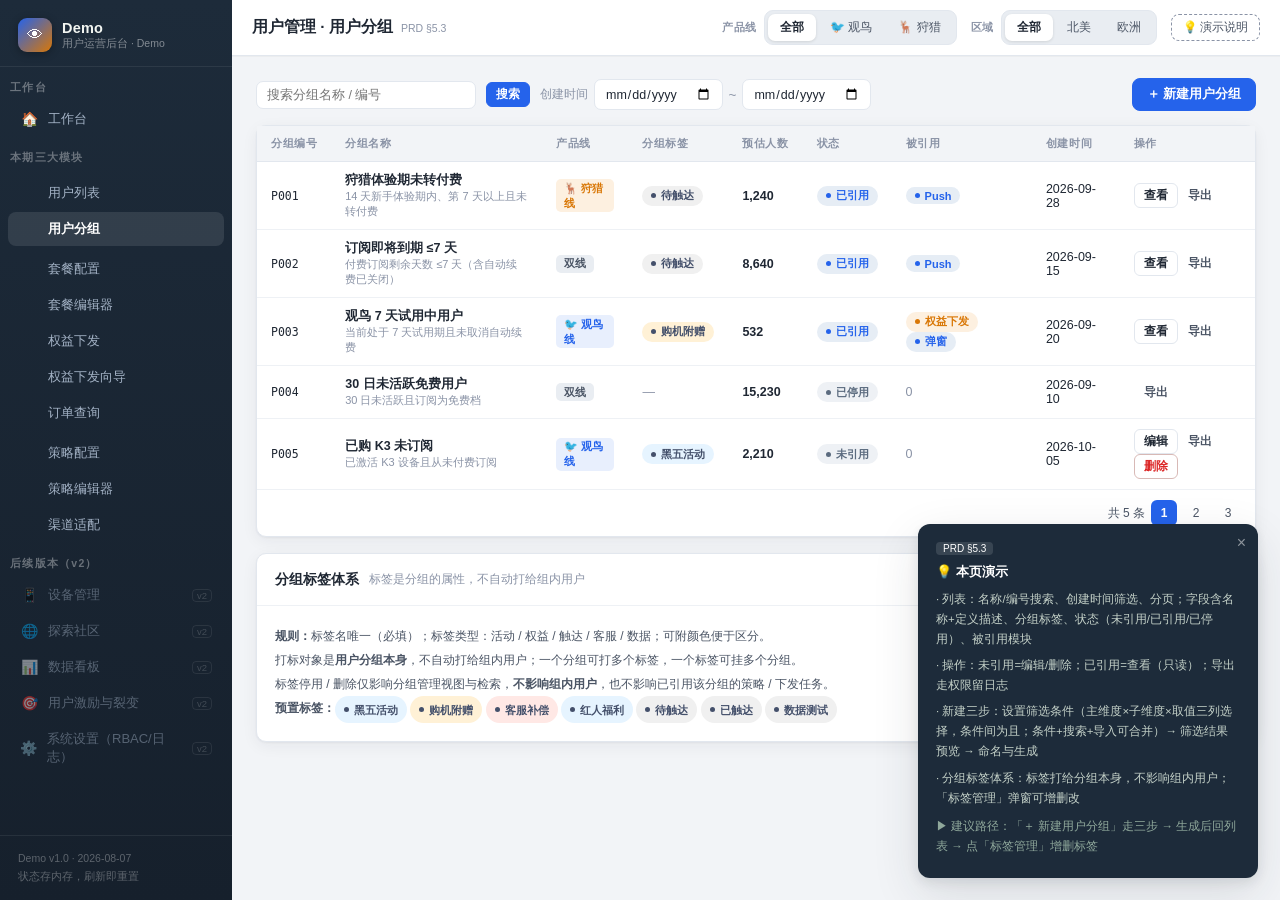
==== commit 85e56dfa: "移除全局频控独立页面及所有入口引用" ====
--- a/audience-builder.html
+++ b/audience-builder.html
@@ -847,7 +847,6 @@
       { label: '策略配置', href: 'strategy-list.html' },
       { label: '策略编辑器', href: 'strategy-editor.html' },
       { label: '渠道适配', href: 'channels.html' },
-      { label: '全局频控', href: 'frequency.html' },
     ] },
   ] },
   { group: '后续版本（v2）', items: [
